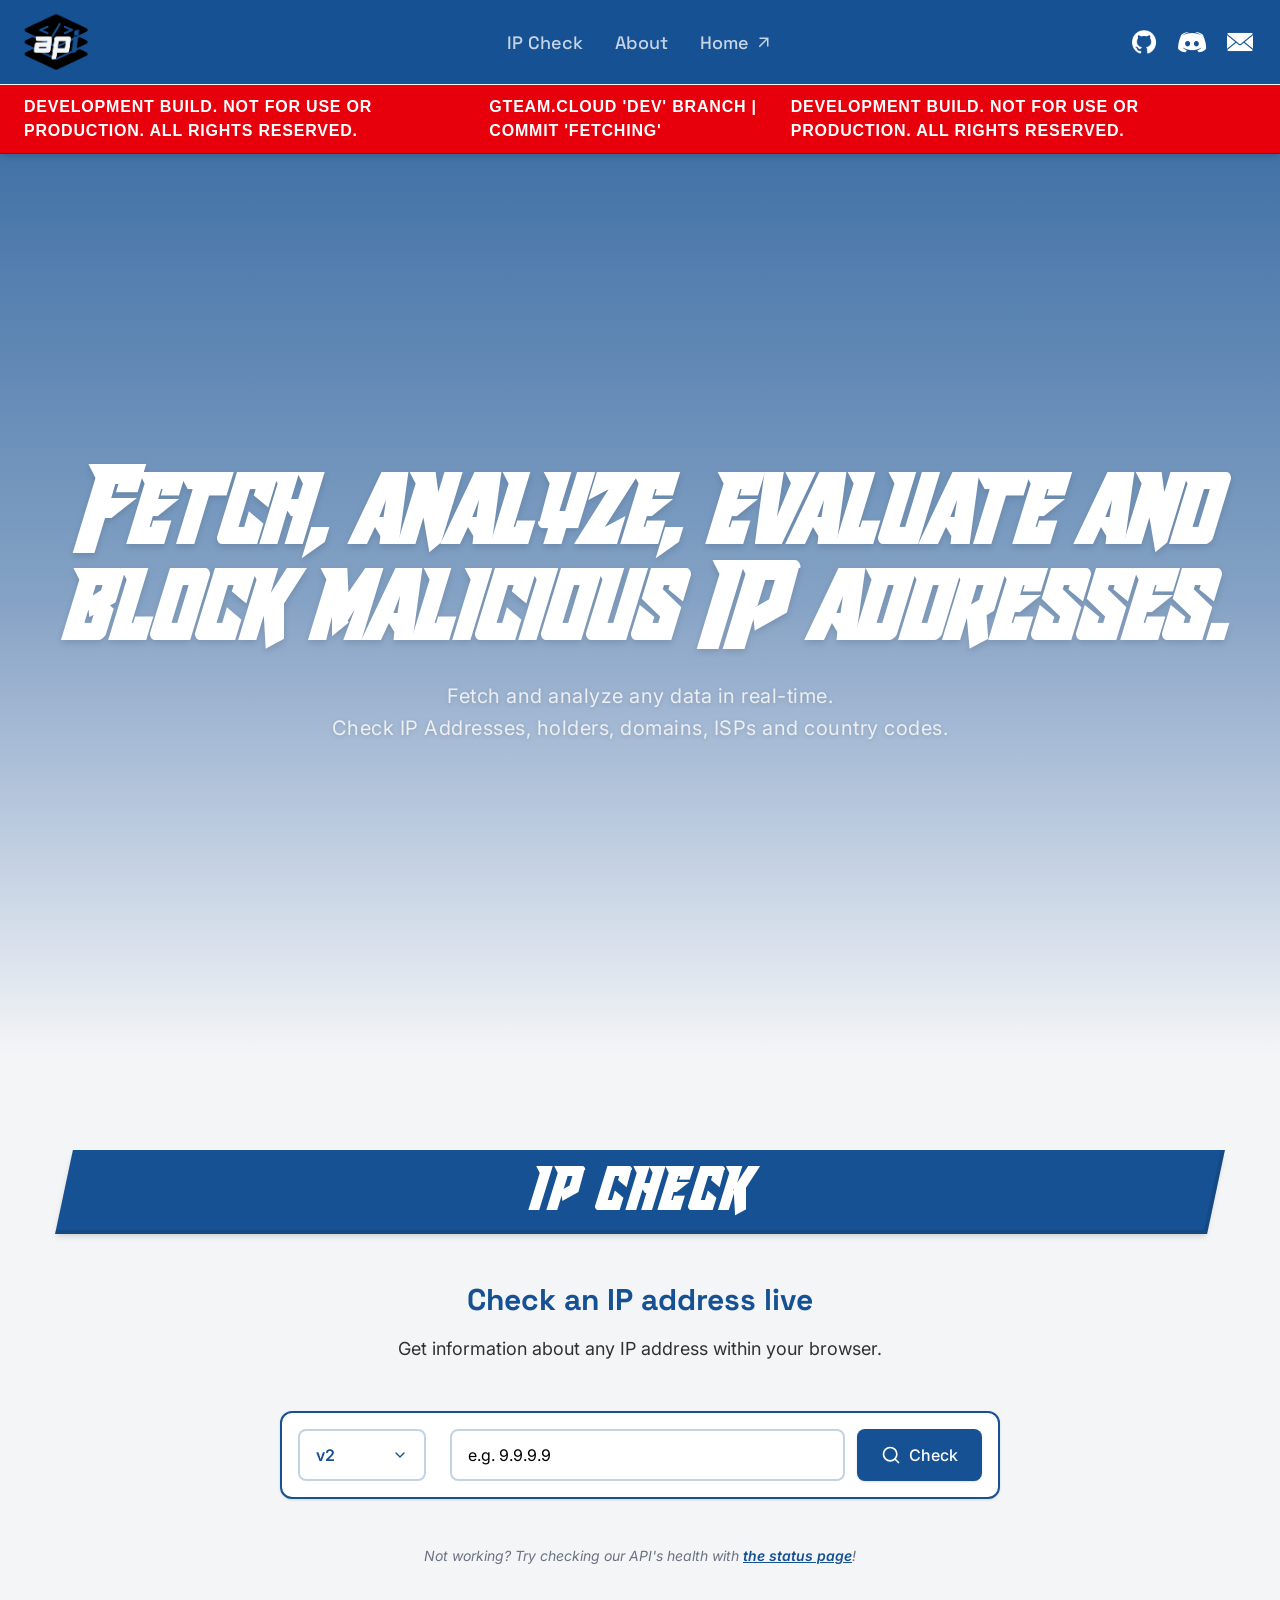
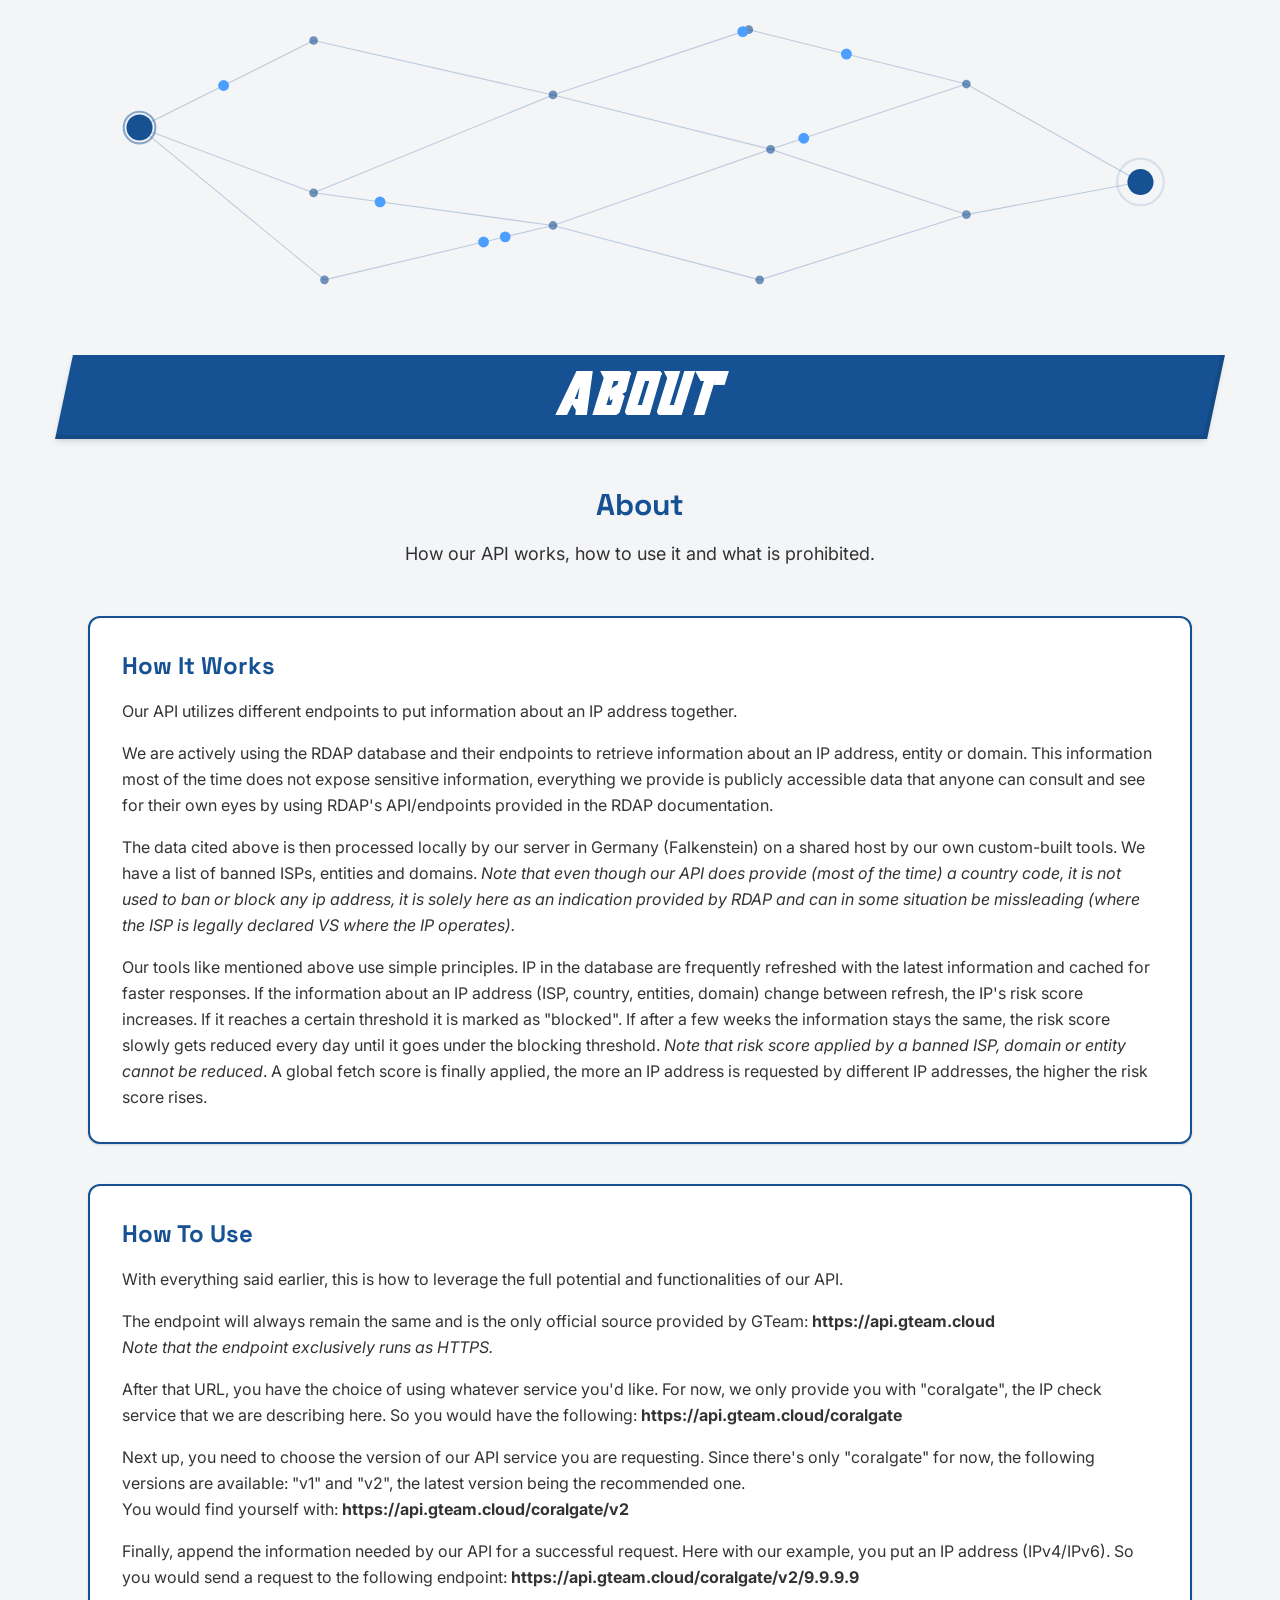
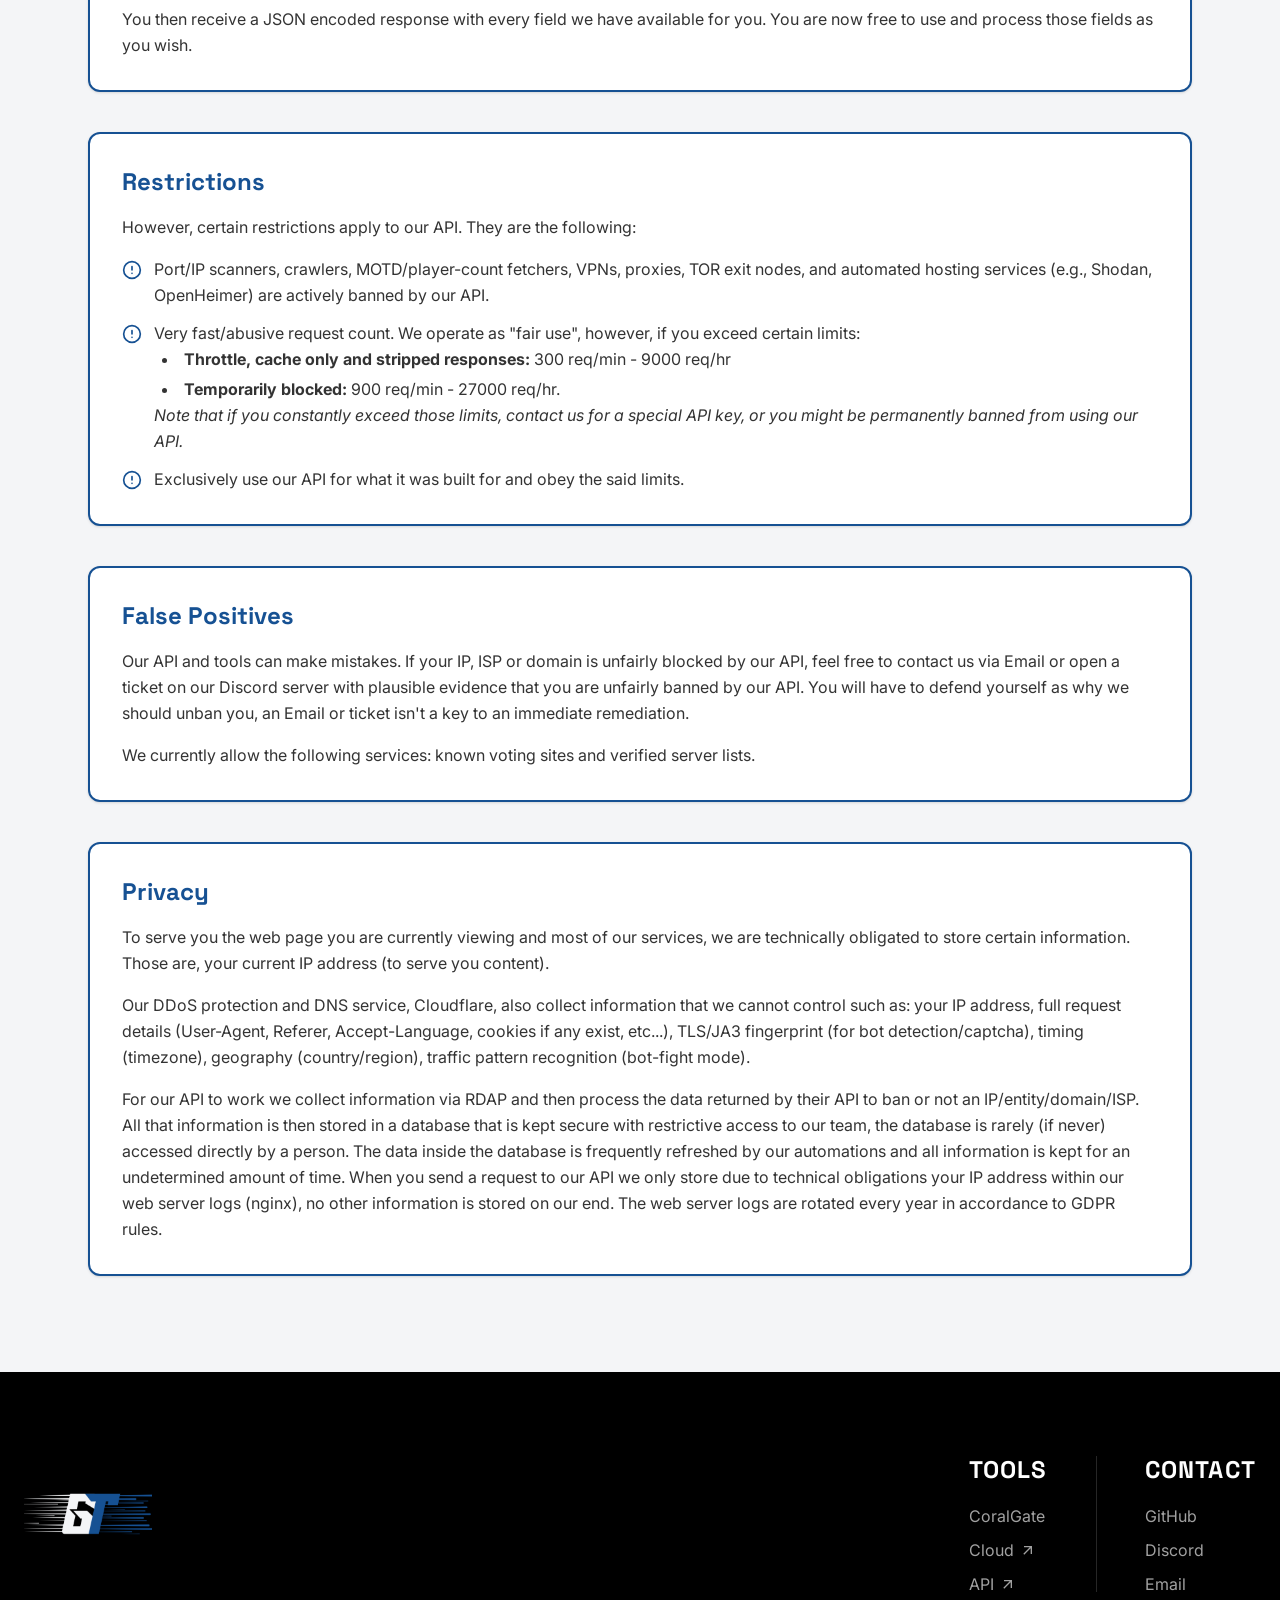
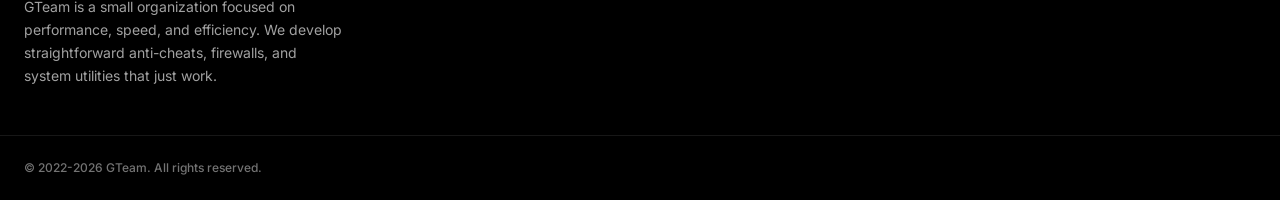
==== api/index.html @ 4c75755e "Added SEO" ====
<!DOCTYPE html>
<html lang="en" class="scroll-smooth">
<head>

    <meta charset="UTF-8">
    <meta name="viewport" content="width=device-width, initial-scale=1.0">
    <title>GTeam | API.</title>

    <!-- SEO. -->
    <link rel="canonical" href="https://gteam.cloud/api/">
    <meta name="description" content="Fetch and analyze any data in real-time. Check IP Addresses, holders, domains, ISPs and country codes.">

    <!-- Open Graph / Facebook / Discord Previews. -->
    <meta property="og:type" content="website">
    <meta property="og:url" content="https://gteam.cloud/api/">
    <meta property="og:title" content="GTeam | API.">
    <meta property="og:description" content="Fetch and analyze any data in real-time. Check IP Addresses, holders, domains, ISPs and country codes.">
    <meta property="og:image" content="https://gteam.cloud/assets/images/gteam_api_preview.png">

    <!-- Twitter Card Data. -->
    <meta property="twitter:card" content="summary_large_image">
    <meta property="twitter:url" content="https://gteam.cloud/api/">
    <meta property="twitter:title" content="GTeam | API.">
    <meta property="twitter:description" content="Fetch and analyze any data in real-time. Check IP Addresses, holders, domains, ISPs and country codes.">
    <meta property="twitter:image" content="https://gteam.cloud/assets/images/gteam_api_preview.png">

    <script type="application/ld+json">
        {
            "@context": "https://schema.org",
            "@type": "WebAPI",
            "name": "GTeam's API",
            "url": "https://gteam.cloud/api/",
            "description": "Fetch and analyze any data in real-time. Check IP Addresses, holders, domains, ISPs and country codes.",
            "provider": {
                "@type": "Organization",
                "name": "GTeam",
                "url": "https://gteam.cloud/"
            }
        }
    </script>

    <!-- Favicon. -->
    <link rel="icon" href="/assets/images/gteam_api_logo_transparent_blue.png" type="image/png">

    <!-- Stylesheet generated by TailwindCSS. -->
    <link rel="stylesheet" href="../css/styles.css">

    <!-- Mobile compatibility. -->
    <script src="../js/mobileMenu.js" defer></script>

    <!-- Development banner warning message. -->
    <script src="../js/devWarning.js" defer></script>

    <!-- IP Check in browser -->
    <script src="../js/ipCheck.js" defer></script>

</head>
<body class="bg-[#f4f5f7] text-black">

    <!-- Full-width top bar in Nogarobluemetallic. -->
    <header class="w-full bg-[#165193] sticky top-0 z-50 border-b border-[#f4f5f7]">

        <!-- Grid container. -->
        <div class="max-w-7xl mx-auto px-6 py-2.5 grid grid-cols-2 md:grid-cols-3 items-center text-[#f4f5f7] min-h-18">

            <!-- Center left: GTeam logo. -->
            <div class="flex items-center justify-start">

                <a href="#" class="flex items-center gap-3">
                    <img src="../assets/images/gteam_api_logo_transparent_black.png" alt="GTeam API black transparent logo" class="w-14 h-14 md:w-16 md:h-16 object-contain">
                </a>

            </div>

            <!-- Dead center: navigation links (desktop only). -->
            <nav class="hidden md:flex items-center justify-center gap-8 h-full font-grotesk font-medium text-[18px] text-[#f4f5f7]/80">

                <a href="#ipcheck" class="transition-colors duration-200 hover:text-white whitespace-nowrap">IP Check</a>
                <a href="#about" class="transition-colors duration-200 hover:text-white whitespace-nowrap">About</a>
                <a href="../index.html" class="transition-colors duration-200 hover:text-white whitespace-nowrap inline-flex items-center gap-1.5">Home <svg stroke="currentColor" fill="currentColor" stroke-width="0" viewBox="0 0 24 24" height="1em" width="1em" xmlns="http://www.w3.org/2000/svg"><path fill="none" d="M0 0h24v24H0z"></path><path d="M6 6v2h8.59L5 17.59 6.41 19 16 9.41V18h2V6z"></path></svg></a>

            </nav>

            <!-- Center right: icons (desktop only). -->
            <div class="hidden md:flex items-center justify-end gap-4">

                <a href="https://github.com/GTeamX" target="_blank" rel="noopener noreferrer" class="hover:scale-110 transition-transform">
                    <img src="../assets/images/github_logo.png" alt="Github logo" class="w-8 h-8 object-contain brightness-0 invert">
                </a>

                <a href="https://discord.gteam.cloud" target="_blank" rel="noopener noreferrer" class="hover:scale-110 transition-transform">
                    <img src="../assets/images/discord_logo.png" alt="Discord logo" class="w-8 h-8 object-contain brightness-0 invert">
                </a>

                <a href="mailto:gteamx@protonmail.com" target="_blank" rel="noopener noreferrer" class="hover:scale-110 transition-transform">
                    <img src="../assets/images/mail_logo.png" alt="Mail logo" class="w-8 h-8 object-contain brightness-0 invert">
                </a>

            </div>

            <!-- Hamburger toggle (mobile only). -->
            <button id="mobile-menu-toggle" type="button" aria-expanded="false" aria-controls="mobile-menu" aria-label="Toggle menu" class="md:hidden flex items-center justify-end">

                <svg id="mobile-menu-icon-open" class="w-7 h-7" viewBox="0 0 24 24" fill="none" stroke="currentColor" stroke-width="2" stroke-linecap="round" stroke-linejoin="round"><line x1="4" y1="6" x2="20" y2="6"/><line x1="4" y1="12" x2="20" y2="12"/><line x1="4" y1="18" x2="20" y2="18"/></svg>
                <svg id="mobile-menu-icon-close" class="w-7 h-7 hidden" viewBox="0 0 24 24" fill="none" stroke="currentColor" stroke-width="2" stroke-linecap="round" stroke-linejoin="round"><line x1="6" y1="6" x2="18" y2="18"/><line x1="18" y1="6" x2="6" y2="18"/></svg>

            </button>

        </div>

        <!-- Mobile dropdown menu -->
        <nav id="mobile-menu" class="md:hidden overflow-hidden max-h-0 opacity-0 px-6 border-t border-transparent transition-all duration-300 ease-in-out font-grotesk font-medium text-[17px] text-[#f4f5f7]/90">

            <a href="#ipcheck" class="block py-3 hover:text-white transition-colors">IP Check</a>
            <a href="#about" class="block py-3 hover:text-white transition-colors">About</a>
            <a href="../index.html" class="flex items-center gap-1.5 py-3 hover:text-white transition-colors">Home <svg stroke="currentColor" fill="currentColor" stroke-width="0" viewBox="0 0 24 24" height="1em" width="1em" xmlns="http://www.w3.org/2000/svg"><path fill="none" d="M0 0h24v24H0z"></path><path d="M6 6v2h8.59L5 17.59 6.41 19 16 9.41V18h2V6z"></path></svg></a>

            <div class="flex items-center gap-5 py-3 mt-1 border-t border-white/10">

                <a href="https://github.com/GTeamX" target="_blank" rel="noopener noreferrer"><img src="../assets/images/github_logo.png" alt="Github logo" class="w-7 h-7 object-contain brightness-0 invert"></a>
                <a href="https://discord.gteam.cloud" target="_blank" rel="noopener noreferrer"><img src="../assets/images/discord_logo.png" alt="Discord logo" class="w-7 h-7 object-contain brightness-0 invert"></a>
                <a href="mailto:gteamx@protonmail.com" target="_blank" rel="noopener noreferrer"><img src="../assets/images/mail_logo.png" alt="Mail logo" class="w-7 h-7 object-contain brightness-0 invert"></a>

            </div>

        </nav>

    </header>

    <!-- Development banner as warning (only when on development/localhost site). -->
    <div id="dev-banner" class="hidden sticky top-18.25 z-40 w-full bg-red-600 text-white font-extrabold text-sm sm:text-base tracking-wider uppercase py-2.5 px-6 flex items-center justify-between select-none shadow-md border-b border-black/20">

        <span>DEVELOPMENT BUILD. NOT FOR USE OR PRODUCTION. ALL RIGHTS RESERVED.</span>
        <span>GTeam.cloud 'dev' branch | commit '<span id="dev-commit-hash">FETCHING</span>'</span>
        <span>DEVELOPMENT BUILD. NOT FOR USE OR PRODUCTION. ALL RIGHTS RESERVED.</span>

    </div>

    <main>

        <!-- Full-width MP4. -->
        <section class="relative w-screen h-screen flex items-center justify-center overflow-hidden mb-24">

            <!-- Screenshot of API response. -->
            <div class="absolute inset-0 w-full h-full bg-center bg-repeat" style="background-image: url('../assets/images/gteam_api_background.png');"></div>

            <!-- Gradient from top blue to white. -->
            <div class="absolute inset-0 bg-linear-to-b from-[#165193]/80 via-[#165193]/50 to-[#f4f5f7]"></div>

            <!-- GTeam's API description and core values. -->
            <div class="relative z-10 text-center px-6">

                <!-- Quick description, using logo font, centered and aligned, big font. -->
                <h1 class="font-crusader text-4xl sm:text-6xl md:text-7xl lg:text-8xl font-black tracking-tight text-white drop-shadow-md">Fetch, analyze, evaluate and block malicious IP addresses.</h1>

                <!-- GTeam's API description and main principle, under big text, using normal font. -->
                <p class="font-inter text-[#f4f5f7]/90 text-lg md:text-xl font-normal mt-6 tracking-wide max-w-3xl mx-auto drop-shadow-sm leading-relaxed">
                    Fetch and analyze any data in real-time.<br>
                    Check IP Addresses, holders, domains, ISPs and country codes.
                </p>

            </div>

        </section>

        <!-- IP Check section title. -->
        <section id="ipcheck" class="max-w-7xl mx-auto px-6 flex justify-center">

            <!-- Color band. -->
            <div class="bg-[#165193] w-full max-w-6xl py-4 -skew-x-12 shadow-md border-r-4 border-b-4 border-black/10 text-center">

                <!-- Title itself -->
                <h2 class="font-crusader text-4xl sm:text-5xl font-black tracking-wider text-white uppercase skew-x-12 select-none">IP Check</h2>

            </div>

        </section>

        <!-- IP Check catchphrase -->
        <section class="w-full max-w-6xl mx-auto pt-12 font-inter">

            <div class="text-center max-w-3xl mx-auto">

                <h3 class="text-3xl font-grotesk font-bold text-[#165193] mb-4">Check an IP address live</h3>

                <p class="text-lg text-black/80 leading-relaxed">Get information about any IP address within your browser.</p>

            </div>

        </section>

        <!-- IP Check containers. -->
        <section class="flex flex-wrap justify-center gap-10 w-full pt-12 pb-12 font-inter">

            <div class="w-full max-w-3xl mx-auto flex flex-col gap-4 px-6">

                <!-- Input row: version dropdown + IP field + check button. -->
                <div class="bg-white border-2 border-[#165193] rounded-xl p-4 shadow-sm flex flex-col sm:flex-row gap-3">

                    <!-- Version dropdown. -->
                    <div id="ip-version-dropdown" class="relative shrink-0 sm:w-32">

                        <button type="button" id="ip-version-btn" class="w-full h-full flex items-center justify-between gap-2 px-4 py-3 rounded-lg border-2 border-[#165193]/25 text-[#165193] font-semibold bg-white hover:border-[#165193]/60 transition-colors cursor-pointer">

                            <span id="ip-version-label">v2</span>
                            <svg id="ip-version-chevron" class="w-4 h-4 shrink-0 transition-transform duration-150" viewBox="0 0 24 24" fill="none" stroke="currentColor" stroke-width="2" stroke-linecap="round" stroke-linejoin="round"><polyline points="6 9 12 15 18 9"/></svg>

                        </button>

                        <div id="ip-version-menu" class="hidden absolute z-30 mt-2 w-full bg-white border-2 border-[#165193]/20 rounded-lg shadow-lg overflow-hidden origin-top opacity-0 scale-95 pointer-events-none transition-all duration-150 ease-out">

                            <button type="button" data-version="v1" class="w-full text-left px-4 py-2.5 text-sm font-medium text-black/70 hover:bg-[#165193]/5 transition-colors">v1</button>
                            <button type="button" data-version="v2" class="w-full text-left px-4 py-2.5 text-sm font-semibold text-[#165193] bg-[#165193]/10 transition-colors">v2</button>

                        </div>

                    </div>

                    <!-- IP input. -->
                    <label for="ip-input"></label><input type="text" id="ip-input" placeholder="e.g. 9.9.9.9" autocomplete="off" spellcheck="false" class="flex-1 px-4 py-3 rounded-lg border-2 border-[#165193]/25 focus:border-[#165193] outline-none font-inter transition-colors">

                    <!-- Check button. -->
                    <button type="button" id="ip-check-btn" class="shrink-0 flex items-center justify-center gap-2 px-6 py-3 bg-[#165193] hover:bg-[#124278] text-white font-inter font-medium rounded-lg shadow-sm hover:shadow-md transition-all active:scale-95 cursor-pointer disabled:opacity-60 disabled:cursor-not-allowed">

                        <svg class="w-5 h-5" viewBox="0 0 24 24" fill="none" stroke="currentColor" stroke-width="2" stroke-linecap="round" stroke-linejoin="round"><circle cx="11" cy="11" r="8"/><line x1="21" y1="21" x2="16.65" y2="16.65"/></svg>
                        <span id="ip-check-btn-label">Check</span>

                    </button>

                </div>

                <!-- Validation/network error. -->
                <p id="ip-error" class="hidden text-sm font-medium text-red-600 text-center"></p>

                <!-- Results card. -->
                <div id="ip-results" class="hidden relative z-20 bg-white border-2 border-[#165193] rounded-xl p-6 shadow-sm">

                    <button type="button" id="ip-results-dismiss" aria-label="Dismiss" class="absolute top-4 right-4 text-black/30 hover:text-black transition-colors">
                        <svg class="w-5 h-5" viewBox="0 0 24 24" fill="none" stroke="currentColor" stroke-width="2" stroke-linecap="round" stroke-linejoin="round"><line x1="6" y1="6" x2="18" y2="18"/><line x1="18" y1="6" x2="6" y2="18"/></svg>
                    </button>

                    <div class="flex items-center justify-between gap-3 mb-4 pr-8">

                        <h4 id="ip-results-title" class="font-grotesk font-bold text-xl text-[#165193] truncate"></h4>

                        <button type="button" id="ip-copy-json-btn" class="shrink-0 flex items-center justify-center gap-1.5 px-4 py-2.5 rounded-lg font-medium text-xs text-white bg-[#165193] hover:bg-[#124278] shadow-sm hover:shadow-md active:scale-95 transition-all cursor-pointer">

                            <svg class="w-3.5 h-3.5" fill="none" stroke="currentColor" viewBox="0 0 24 24" stroke-width="2" stroke-linecap="round" stroke-linejoin="round"><rect x="9" y="9" width="13" height="13" rx="2" ry="2"/><path d="M5 15H4a2 2 0 0 1-2-2V4a2 2 0 0 1 2-2h9a2 2 0 0 1 2 2v1"/></svg>
                            <span>Copy JSON</span>

                        </button>

                    </div>

                    <pre class="bg-[#f4f5f7] rounded-lg p-4 overflow-x-auto text-sm leading-relaxed"><code id="ip-results-json" class="font-mono whitespace-pre"></code></pre>

                </div>

            </div>

        </section>

        <p class="text-gray-500 font-inter text-[14px] italic text-center leading-tight">Not working? Try checking our API's health with <a href="https://api.gteam.cloud/coralgate/v2/0.0.0.0" target="_blank" class="text-[#165193] font-semibold underline hover:text-[#165193]/80">the status page</a>!</p>

        <!-- Written by Claude Sonnet 5 (medium). -->
        <!-- Separator network/mesh visualization. Helps space out ISO List and Hash Checker sections. -->
        <section class="w-full max-w-6xl mx-auto p-8">

            <div class="relative w-full aspect-10/3 rounded-2xl overflow-hidden">

                <svg viewBox="0 0 1000 300" class="w-full h-full" preserveAspectRatio="none">

                    <!-- Web mesh lines (static, faint). -->
                    <g stroke="#165193" stroke-width="1" opacity="0.25" fill="none">
                        <path d="M40,120 L200,40" />
                        <path d="M40,120 L200,180" />
                        <path d="M40,120 L210,260" />
                        <path d="M200,40 L420,90" />
                        <path d="M200,180 L420,90" />
                        <path d="M200,180 L420,210" />
                        <path d="M210,260 L420,210" />
                        <path d="M420,90 L600,30" />
                        <path d="M420,90 L620,140" />
                        <path d="M420,210 L620,140" />
                        <path d="M420,210 L610,260" />
                        <path d="M600,30 L800,80" />
                        <path d="M620,140 L800,80" />
                        <path d="M620,140 L800,200" />
                        <path d="M610,260 L800,200" />
                        <path d="M800,80 L960,170" />
                        <path d="M800,200 L960,170" />
                    </g>

                    <!-- Packet travel paths (invisible, used as motion guides). -->
                    <path id="route1" d="M40,120 L200,40 L420,90 L600,30 L800,80 L960,170" fill="none" />
                    <path id="route2" d="M40,120 L200,180 L420,90 L620,140 L800,80 L960,170" fill="none" />
                    <path id="route3" d="M40,120 L210,260 L420,210 L620,140 L800,200 L960,170" fill="none" />
                    <path id="route4" d="M40,120 L200,180 L420,210 L610,260 L800,200 L960,170" fill="none" />
                    <path id="route5" d="M40,120 L200,40 L420,90 L620,140 L800,200 L960,170" fill="none" />

                    <!-- Nodes. -->
                    <g fill="#165193">
                        <circle cx="200" cy="40" r="4" opacity="0.6" />
                        <circle cx="200" cy="180" r="4" opacity="0.6" />
                        <circle cx="210" cy="260" r="4" opacity="0.6" />
                        <circle cx="420" cy="90" r="4" opacity="0.6" />
                        <circle cx="420" cy="210" r="4" opacity="0.6" />
                        <circle cx="600" cy="30" r="4" opacity="0.6" />
                        <circle cx="620" cy="140" r="4" opacity="0.6" />
                        <circle cx="610" cy="260" r="4" opacity="0.6" />
                        <circle cx="800" cy="80" r="4" opacity="0.6" />
                        <circle cx="800" cy="200" r="4" opacity="0.6" />
                    </g>

                    <!-- Endpoints A & B. -->
                    <circle cx="40" cy="120" r="12" fill="#165193" />
                    <circle cx="960" cy="170" r="12" fill="#165193" />
                    <circle cx="40" cy="120" r="20" fill="none" stroke="#165193" stroke-width="2" opacity="0.5">
                        <animate attributeName="r" values="12;24;12" dur="2.5s" repeatCount="indefinite" />
                        <animate attributeName="opacity" values="0.6;0;0.6" dur="2.5s" repeatCount="indefinite" />
                    </circle>
                    <circle cx="960" cy="170" r="20" fill="none" stroke="#165193" stroke-width="2" opacity="0.5">
                        <animate attributeName="r" values="12;24;12" dur="2.5s" begin="1.25s" repeatCount="indefinite" />
                        <animate attributeName="opacity" values="0.6;0;0.6" dur="2.5s" begin="1.25s" repeatCount="indefinite" />
                    </circle>

                    <!-- Flying packets, each following a route with its own timing. -->
                    <circle r="5" fill="#4d9fff">
                        <animateMotion dur="3.2s" repeatCount="indefinite" begin="0s">
                            <mpath href="#route1" />
                        </animateMotion>
                    </circle>
                    <circle r="5" fill="#4d9fff">
                        <animateMotion dur="2.8s" repeatCount="indefinite" begin="0.4s">
                            <mpath href="#route2" />
                        </animateMotion>
                    </circle>
                    <circle r="5" fill="#4d9fff">
                        <animateMotion dur="3.6s" repeatCount="indefinite" begin="0.9s">
                            <mpath href="#route3" />
                        </animateMotion>
                    </circle>
                    <circle r="5" fill="#4d9fff">
                        <animateMotion dur="3s" repeatCount="indefinite" begin="1.5s">
                            <mpath href="#route4" />
                        </animateMotion>
                    </circle>
                    <circle r="5" fill="#4d9fff">
                        <animateMotion dur="2.6s" repeatCount="indefinite" begin="2s">
                            <mpath href="#route5" />
                        </animateMotion>
                    </circle>
                    <circle r="5" fill="#4d9fff">
                        <animateMotion dur="3.4s" repeatCount="indefinite" begin="0.2s">
                            <mpath href="#route1" />
                        </animateMotion>
                    </circle>
                    <circle r="5" fill="#4d9fff">
                        <animateMotion dur="2.9s" repeatCount="indefinite" begin="1.1s">
                            <mpath href="#route3" />
                        </animateMotion>
                    </circle>

                </svg>

            </div>

        </section>

        <!-- About section title. -->
        <section id="about" class="max-w-7xl mx-auto px-6 flex justify-center">

            <!-- Color band. -->
            <div class="bg-[#165193] w-full max-w-6xl py-4 -skew-x-12 shadow-md border-r-4 border-b-4 border-black/10 text-center">

                <!-- Title itself -->
                <h2 class="font-crusader text-4xl sm:text-5xl font-black tracking-wider text-white uppercase skew-x-12 select-none">About</h2>

            </div>

        </section>

        <!-- About catchphrase. -->
        <section class="w-full max-w-6xl mx-auto pt-12 pb-12 font-inter">

            <div class="text-center max-w-3xl mx-auto">

                <h3 class="text-3xl font-grotesk font-bold text-[#165193] mb-4">About</h3>

                <p class="text-lg text-black/80 leading-relaxed">How our API works, how to use it and what is prohibited.</p>

            </div>

        </section>

        <!-- About text. -->
        <section class="w-full max-w-6xl mx-auto px-6 font-inter">

            <div class="flex flex-col gap-10">

                <!-- How It Works. -->
                <div class="bg-white border-2 border-[#165193] rounded-xl p-8 shadow-sm">

                    <h4 class="font-grotesk font-bold text-2xl text-[#165193] mb-4">How It Works</h4>

                    <div class="text-black/80 leading-relaxed flex flex-col gap-4">

                        <p>Our API utilizes different endpoints to put information about an IP address together.</p>

                        <p>We are actively using the RDAP database and their endpoints to retrieve information about an IP address, entity or domain. This information most of the time does not expose sensitive information, everything we provide is publicly accessible data that anyone can consult and see for their own eyes by using RDAP's API/endpoints provided in the RDAP documentation.</p>

                        <p>The data cited above is then processed locally by our server in Germany (Falkenstein) on a shared host by our own custom-built tools. We have a list of banned ISPs, entities and domains. <i>Note that even though our API does provide (most of the time) a country code, it is not used to ban or block any ip address, it is solely here as an indication provided by RDAP and can in some situation be missleading (where the ISP is legally declared VS where the IP operates).</i></p>

                        <p>Our tools like mentioned above use simple principles. IP in the database are frequently refreshed with the latest information and cached for faster responses. If the information about an IP address (ISP, country, entities, domain) change between refresh, the IP's risk score increases. If it reaches a certain threshold it is marked as "blocked". If after a few weeks the information stays the same, the risk score slowly gets reduced every day until it goes under the blocking threshold. <i>Note that risk score applied by a banned ISP, domain or entity cannot be reduced</i>. A global fetch score is finally applied, the more an IP address is requested by different IP addresses, the higher the risk score rises.</p>

                    </div>

                </div>

                <!-- How To Use. -->
                <div class="bg-white border-2 border-[#165193] rounded-xl p-8 shadow-sm">

                    <h4 class="font-grotesk font-bold text-2xl text-[#165193] mb-4">How To Use</h4>

                    <div class="text-black/80 leading-relaxed flex flex-col gap-4">

                        <p>With everything said earlier, this is how to leverage the full potential and functionalities of our API.</p>

                        <p>The endpoint will always remain the same and is the only official source provided by GTeam: <b>https://api.gteam.cloud</b><br>
                            <i>Note that the endpoint exclusively runs as HTTPS.</i></p>

                        <p>After that URL, you have the choice of using whatever service you'd like. For now, we only provide you with "coralgate", the IP check service that we are describing here. So you would have the following: <b>https://api.gteam.cloud/coralgate</b></p>

                        <p>Next up, you need to choose the version of our API service you are requesting. Since there's only "coralgate" for now, the following versions are available: "v1" and "v2", the latest version being the recommended one.<br>
                            You would find yourself with: <b>https://api.gteam.cloud/coralgate/v2</b></p>

                        <p>Finally, append the information needed by our API for a successful request. Here with our example, you put an IP address (IPv4/IPv6). So you would send a request to the following endpoint: <b>https://api.gteam.cloud/coralgate/v2/9.9.9.9</b></p>

                        <p>You then receive a JSON encoded response with every field we have available for you. You are now free to use and process those fields as you wish.</p>

                    </div>

                </div>

                <!-- Restrictions. -->
                <div class="bg-white border-2 border-[#165193] rounded-xl p-8 shadow-sm">

                    <h4 class="font-grotesk font-bold text-2xl text-[#165193] mb-4">Restrictions</h4>

                    <div class="text-black/80 leading-relaxed flex flex-col gap-4 mb-4">

                        <p>However, certain restrictions apply to our API. They are the following:</p>

                    </div>

                    <ul class="flex flex-col gap-3 text-black/80 leading-relaxed">

                        <li class="flex items-start gap-3">

                            <svg class="w-5 h-5 mt-1 text-[#165193] shrink-0" fill="none" stroke="currentColor" viewBox="0 0 24 24" stroke-width="2" stroke-linecap="round" stroke-linejoin="round"><circle cx="12" cy="12" r="10"/><line x1="12" y1="8" x2="12" y2="12"/><line x1="12" y1="16" x2="12.01" y2="16"/></svg>
                            <span>Port/IP scanners, crawlers, MOTD/player-count fetchers, VPNs, proxies, TOR exit nodes, and automated hosting services (e.g., Shodan, OpenHeimer) are actively banned by our API.</span>

                        </li>

                        <li class="flex items-start gap-3">

                            <svg class="w-5 h-5 mt-1 text-[#165193] shrink-0" fill="none" stroke="currentColor" viewBox="0 0 24 24" stroke-width="2" stroke-linecap="round" stroke-linejoin="round"><circle cx="12" cy="12" r="10"/><line x1="12" y1="8" x2="12" y2="12"/><line x1="12" y1="16" x2="12.01" y2="16"/></svg>

                            <div>

                                <p>Very fast/abusive request count. We operate as "fair use", however, if you exceed certain limits:<br>

                                <ul class="list-disc list-inside space-y-1 pl-2">

                                    <li><b>Throttle, cache only and stripped responses:</b> 300 req/min - 9000 req/hr<br></li>
                                    <li><b>Temporarily blocked:</b> 900 req/min - 27000 req/hr.<br></li>

                                </ul>

                                <i>Note that if you constantly exceed those limits, contact us for a special API key, or you might be permanently banned from using our API.</i>

                            </div>

                        </li>

                        <li class="flex items-start gap-3">

                            <svg class="w-5 h-5 mt-1 text-[#165193] shrink-0" fill="none" stroke="currentColor" viewBox="0 0 24 24" stroke-width="2" stroke-linecap="round" stroke-linejoin="round"><circle cx="12" cy="12" r="10"/><line x1="12" y1="8" x2="12" y2="12"/><line x1="12" y1="16" x2="12.01" y2="16"/></svg>
                            <span>Exclusively use our API for what it was built for and obey the said limits.</span>

                        </li>

                    </ul>

                </div>

                <!-- False Positives. -->
                <div class="bg-white border-2 border-[#165193] rounded-xl p-8 shadow-sm">

                    <h4 class="font-grotesk font-bold text-2xl text-[#165193] mb-4">False Positives</h4>

                    <div class="text-black/80 leading-relaxed flex flex-col gap-4">

                        <p>Our API and tools can make mistakes. If your IP, ISP or domain is unfairly blocked by our API, feel free to contact us via Email or open a ticket on our Discord server with plausible evidence that you are unfairly banned by our API. You will have to defend yourself as why we should unban you, an Email or ticket isn't a key to an immediate remediation.</p>

                        <p>We currently allow the following services: known voting sites and verified server lists.</p>

                    </div>

                </div>

                <!-- Privacy. -->
                <div class="bg-white border-2 border-[#165193] rounded-xl p-8 shadow-sm">

                    <h4 class="font-grotesk font-bold text-2xl text-[#165193] mb-4">Privacy</h4>

                    <div class="text-black/80 leading-relaxed flex flex-col gap-4">

                        <p>To serve you the web page you are currently viewing and most of our services, we are technically obligated to store certain information.<br>
                            Those are, your current IP address (to serve you content).</p>

                        <p>Our DDoS protection and DNS service, Cloudflare, also collect information that we cannot control such as: your IP address, full request details (User-Agent, Referer, Accept-Language, cookies if any exist, etc...), TLS/JA3 fingerprint (for bot detection/captcha), timing (timezone), geography (country/region), traffic pattern recognition (bot-fight mode).</p>

                        <p>For our API to work we collect information via RDAP and then process the data returned by their API to ban or not an IP/entity/domain/ISP. All that information is then stored in a database that is kept secure with restrictive access to our team, the database is rarely (if never) accessed directly by a person. The data inside the database is frequently refreshed by our automations and all information is kept for an undetermined amount of time. When you send a request to our API we only store due to technical obligations your IP address within our web server logs (nginx), no other information is stored on our end. The web server logs are rotated every year in accordance to GDPR rules.</p>

                    </div>

                </div>

            </div>

        </section>

    </main>

    <!-- Full-width deep bottom bar in black. -->
    <footer class="w-full bg-black text-[#f4f5f7] mt-24">

        <!-- Main footer content grid. -->
        <div class="max-w-7xl mx-auto px-6 pt-20 pb-12 grid grid-cols-1 md:grid-cols-3 gap-12 items-start">

            <!-- Center left: GTeam logo, 32x32, GitHub org description.  -->
            <div class="md:col-span-1 flex flex-col items-start gap-4">

                <!-- Logo: 32x32. -->
                <img src="../assets/images/gteam_logo_transparent.png" alt="GTeam white transparent logo" class="w-32 h-32 object-contain">

                <!-- GitHub org description. -->
                <p class="font-inter text-sm text-neutral-400 leading-relaxed max-w-xs">GTeam is a small organization focused on performance, speed, and efficiency. We develop straightforward anti-cheats, firewalls, and system utilities that just work.</p>

            </div>

            <!-- Center right: Tools (projects) and contact. -->
            <div class="md:col-span-2 flex flex-wrap items-stretch justify-start md:justify-end gap-10 md:gap-12">

                <!-- Tools section. -->
                <div class="flex flex-col gap-4">

                    <h3 class="font-grotesk font-bold text-[24px] tracking-wider text-white uppercase">Tools</h3>

                    <nav class="flex flex-col gap-2.5 font-inter">

                        <a href="../index.html#projects" class="text-neutral-400 transition-colors duration-300 hover:text-white">CoralGate</a>
                        <a href="#" class="text-neutral-400 transition-colors duration-300 hover:text-white whitespace-nowrap inline-flex items-center gap-1.5">Cloud <svg stroke="currentColor" fill="currentColor" stroke-width="0" viewBox="0 0 24 24" height="1em" width="1em" xmlns="http://www.w3.org/2000/svg"><path fill="none" d="M0 0h24v24H0z"></path><path d="M6 6v2h8.59L5 17.59 6.41 19 16 9.41V18h2V6z"></path></svg></a>
                        <a href="../api" class="text-neutral-400 transition-colors duration-300 hover:text-white whitespace-nowrap inline-flex items-center gap-1.5">API <svg stroke="currentColor" fill="currentColor" stroke-width="0" viewBox="0 0 24 24" height="1em" width="1em" xmlns="http://www.w3.org/2000/svg"><path fill="none" d="M0 0h24v24H0z"></path><path d="M6 6v2h8.59L5 17.59 6.41 19 16 9.41V18h2V6z"></path></svg></a>

                    </nav>

                </div>

                <!-- Vertical separator between categories. -->
                <div class="hidden sm:block w-px bg-neutral-800 self-stretch my-1"></div>

                <!-- Contact section. -->
                <div class="flex flex-col gap-4">

                    <h3 class="font-grotesk font-bold text-[24px] tracking-wider text-white uppercase">Contact</h3>

                    <nav class="flex flex-col gap-2.5 font-inter">

                        <a href="https://github.com/GTeamX" target="_blank" rel="noopener noreferrer" class="text-neutral-400 transition-colors duration-300 hover:text-white">GitHub</a>
                        <a href="https://discord.gteam.cloud" target="_blank" rel="noopener noreferrer" class="text-neutral-400 transition-colors duration-300 hover:text-white">Discord</a>
                        <a href="mailto:gteamx@protonmail.com" class="text-neutral-400 transition-colors duration-300 hover:text-white">Email</a>

                    </nav>

                </div>

            </div>

        </div>

        <!-- Bottom copyright. -->
        <div class="max-w-7xl mx-auto px-6 py-6 border-t border-neutral-900 flex flex-col sm:flex-row items-center justify-between gap-4 text-xs font-medium font-inter text-neutral-500">

            <div>&copy; 2022-2026 GTeam. All rights reserved.</div>

        </div>

    </footer>

</body>
</html>
---- css/styles.css ----
/*! tailwindcss v4.3.3 | MIT License | https://tailwindcss.com */
@import url('https://fonts.googleapis.com/css2?family=Space+Grotesk:wght@400;500;600;700&display=swap');
@import url('https://fonts.googleapis.com/css2?family=Inter:wght@400;500;600;700&display=swap');
@layer properties;
@layer theme, base, components, utilities;
@layer theme {
  :root, :host {
    --font-sans: -apple-system, BlinkMacSystemFont, "Segoe UI", Roboto, "Helvetica Neue",
      "Noto Sans", Arial, sans-serif, "Apple Color Emoji", "Segoe UI Emoji",
      "Segoe UI Symbol", "Noto Color Emoji";
    --font-mono: ui-monospace, SFMono-Regular, Menlo, Monaco, Consolas, "Liberation Mono",
      "Courier New", monospace;
    --color-red-50: oklch(97.1% 0.013 17.38);
    --color-red-200: oklch(88.5% 0.062 18.334);
    --color-red-500: oklch(63.7% 0.237 25.331);
    --color-red-600: oklch(57.7% 0.245 27.325);
    --color-red-800: oklch(44.4% 0.177 26.899);
    --color-orange-600: oklch(64.6% 0.222 41.116);
    --color-amber-100: oklch(96.2% 0.059 95.617);
    --color-amber-200: oklch(92.4% 0.12 95.746);
    --color-amber-800: oklch(47.3% 0.137 46.201);
    --color-yellow-300: oklch(90.5% 0.182 98.111);
    --color-yellow-500: oklch(79.5% 0.184 86.047);
    --color-emerald-50: oklch(97.9% 0.021 166.113);
    --color-emerald-100: oklch(95% 0.052 163.051);
    --color-emerald-200: oklch(90.5% 0.093 164.15);
    --color-emerald-500: oklch(69.6% 0.17 162.48);
    --color-emerald-600: oklch(59.6% 0.145 163.225);
    --color-emerald-700: oklch(50.8% 0.118 165.612);
    --color-emerald-800: oklch(43.2% 0.095 166.913);
    --color-sky-100: oklch(95.1% 0.026 236.824);
    --color-sky-200: oklch(90.1% 0.058 230.902);
    --color-sky-800: oklch(44.3% 0.11 240.79);
    --color-indigo-100: oklch(93% 0.034 272.788);
    --color-indigo-200: oklch(87% 0.065 274.039);
    --color-indigo-800: oklch(39.8% 0.195 277.366);
    --color-violet-100: oklch(94.3% 0.029 294.588);
    --color-violet-200: oklch(89.4% 0.057 293.283);
    --color-violet-600: oklch(54.1% 0.281 293.009);
    --color-violet-800: oklch(43.2% 0.232 292.759);
    --color-rose-50: oklch(96.9% 0.015 12.422);
    --color-rose-100: oklch(94.1% 0.03 12.58);
    --color-rose-200: oklch(89.2% 0.058 10.001);
    --color-rose-500: oklch(64.5% 0.246 16.439);
    --color-rose-600: oklch(58.6% 0.253 17.585);
    --color-rose-700: oklch(51.4% 0.222 16.935);
    --color-rose-800: oklch(45.5% 0.188 13.697);
    --color-gray-50: oklch(98.5% 0.002 247.839);
    --color-gray-100: oklch(96.7% 0.003 264.542);
    --color-gray-200: oklch(92.8% 0.006 264.531);
    --color-gray-500: oklch(55.1% 0.027 264.364);
    --color-gray-700: oklch(37.3% 0.034 259.733);
    --color-gray-800: oklch(27.8% 0.033 256.848);
    --color-neutral-400: oklch(70.8% 0 none);
    --color-neutral-500: oklch(55.6% 0 none);
    --color-neutral-800: oklch(26.9% 0 none);
    --color-neutral-900: oklch(20.5% 0 none);
    --color-black: #000;
    --color-white: #fff;
    --spacing: 0.25rem;
    --container-xs: 20rem;
    --container-lg: 32rem;
    --container-3xl: 48rem;
    --container-6xl: 72rem;
    --container-7xl: 80rem;
    --text-xs: 0.75rem;
    --text-xs--line-height: calc(1 / 0.75);
    --text-sm: 0.875rem;
    --text-sm--line-height: calc(1.25 / 0.875);
    --text-base: 1rem;
    --text-base--line-height: calc(1.5 / 1);
    --text-lg: 1.125rem;
    --text-lg--line-height: calc(1.75 / 1.125);
    --text-xl: 1.25rem;
    --text-xl--line-height: calc(1.75 / 1.25);
    --text-2xl: 1.5rem;
    --text-2xl--line-height: calc(2 / 1.5);
    --text-3xl: 1.875rem;
    --text-3xl--line-height: calc(2.25 / 1.875);
    --text-4xl: 2.25rem;
    --text-4xl--line-height: calc(2.5 / 2.25);
    --text-5xl: 3rem;
    --text-5xl--line-height: 1;
    --text-6xl: 3.75rem;
    --text-6xl--line-height: 1;
    --text-7xl: 4.5rem;
    --text-7xl--line-height: 1;
    --text-8xl: 6rem;
    --text-8xl--line-height: 1;
    --font-weight-normal: 400;
    --font-weight-medium: 500;
    --font-weight-semibold: 600;
    --font-weight-bold: 700;
    --font-weight-extrabold: 800;
    --font-weight-black: 900;
    --tracking-tight: -0.025em;
    --tracking-wide: 0.025em;
    --tracking-wider: 0.05em;
    --leading-tight: 1.25;
    --leading-snug: 1.375;
    --leading-relaxed: 1.625;
    --radius-lg: 0.5rem;
    --radius-xl: 0.75rem;
    --radius-2xl: 1rem;
    --drop-shadow-sm: 0 1px 2px rgb(0 0 0 / 0.15);
    --drop-shadow-md: 0 3px 3px rgb(0 0 0 / 0.12);
    --ease-out: cubic-bezier(0, 0, 0.2, 1);
    --ease-in-out: cubic-bezier(0.4, 0, 0.2, 1);
    --default-transition-duration: 150ms;
    --default-transition-timing-function: cubic-bezier(0.4, 0, 0.2, 1);
    --default-font-family: var(--font-sans);
    --default-mono-font-family: var(--font-mono);
    --font-crusader: 'RaiderCrusader', sans-serif;
    --font-grotesk: 'Space Grotesk', sans-serif;
    --font-inter: 'Inter', sans-serif;
  }
}
@layer base {
  *, ::after, ::before, ::backdrop, ::file-selector-button {
    box-sizing: border-box;
    margin: 0;
    padding: 0;
    border: 0 solid;
  }
  html, :host {
    line-height: 1.5;
    -webkit-text-size-adjust: 100%;
    tab-size: 4;
    font-family: var(--default-font-family, -apple-system, BlinkMacSystemFont, "Segoe UI", Roboto, "Helvetica Neue", "Noto Sans", Arial, sans-serif, "Apple Color Emoji", "Segoe UI Emoji", "Segoe UI Symbol", "Noto Color Emoji");
    font-feature-settings: var(--default-font-feature-settings, normal);
    font-variation-settings: var(--default-font-variation-settings, normal);
    -webkit-tap-highlight-color: transparent;
  }
  hr {
    height: 0;
    color: inherit;
    border-top-width: 1px;
  }
  abbr:where([title]) {
    -webkit-text-decoration: underline dotted;
    text-decoration: underline dotted;
  }
  h1, h2, h3, h4, h5, h6 {
    font-size: inherit;
    font-weight: inherit;
  }
  a {
    color: inherit;
    -webkit-text-decoration: inherit;
    text-decoration: inherit;
  }
  b, strong {
    font-weight: bolder;
  }
  code, kbd, samp, pre {
    font-family: var(--default-mono-font-family, ui-monospace, SFMono-Regular, Menlo, Monaco, Consolas, "Liberation Mono", "Courier New", monospace);
    font-feature-settings: var(--default-mono-font-feature-settings, normal);
    font-variation-settings: var(--default-mono-font-variation-settings, normal);
    font-size: 1em;
  }
  small {
    font-size: 80%;
  }
  sub, sup {
    font-size: 75%;
    line-height: 0;
    position: relative;
    vertical-align: baseline;
  }
  sub {
    bottom: -0.25em;
  }
  sup {
    top: -0.5em;
  }
  table {
    text-indent: 0;
    border-color: inherit;
    border-collapse: collapse;
  }
  :-moz-focusring:where(:not(iframe)) {
    outline: auto;
  }
  progress {
    vertical-align: baseline;
  }
  summary {
    display: list-item;
  }
  ol, ul, menu {
    list-style: none;
  }
  img, svg, video, canvas, audio, iframe, embed, object {
    display: block;
    vertical-align: middle;
  }
  img, video {
    max-width: 100%;
    height: auto;
  }
  button, input, select, optgroup, textarea, ::file-selector-button {
    font: inherit;
    font-feature-settings: inherit;
    font-variation-settings: inherit;
    letter-spacing: inherit;
    color: inherit;
    border-radius: 0;
    background-color: transparent;
    opacity: 1;
  }
  :where(select:is([multiple], [size])) optgroup {
    font-weight: bolder;
  }
  :where(select:is([multiple], [size])) optgroup option {
    padding-inline-start: 20px;
  }
  ::file-selector-button {
    margin-inline-end: 4px;
  }
  ::placeholder {
    opacity: 1;
  }
  @supports (not (-webkit-appearance: -apple-pay-button))  or (contain-intrinsic-size: 1px) {
    ::placeholder {
      color: currentcolor;
      @supports (color: color-mix(in lab, red, red)) {
        color: color-mix(in oklab, currentcolor 50%, transparent);
      }
    }
  }
  textarea {
    resize: vertical;
  }
  ::-webkit-search-decoration {
    -webkit-appearance: none;
  }
  ::-webkit-date-and-time-value {
    min-height: 1lh;
    text-align: inherit;
  }
  ::-webkit-datetime-edit {
    display: inline-flex;
  }
  ::-webkit-datetime-edit-fields-wrapper {
    padding: 0;
  }
  ::-webkit-datetime-edit, ::-webkit-datetime-edit-year-field, ::-webkit-datetime-edit-month-field, ::-webkit-datetime-edit-day-field, ::-webkit-datetime-edit-hour-field, ::-webkit-datetime-edit-minute-field, ::-webkit-datetime-edit-second-field, ::-webkit-datetime-edit-millisecond-field, ::-webkit-datetime-edit-meridiem-field {
    padding-block: 0;
  }
  ::-webkit-calendar-picker-indicator {
    line-height: 1;
  }
  :-moz-ui-invalid {
    box-shadow: none;
  }
  button, input:where([type="button"], [type="reset"], [type="submit"]), ::file-selector-button {
    appearance: button;
  }
  ::-webkit-inner-spin-button, ::-webkit-outer-spin-button {
    height: auto;
  }
  [hidden]:where(:not([hidden="until-found"])) {
    display: none !important;
  }
}
@layer utilities {
  .pointer-events-none {
    pointer-events: none;
  }
  .invisible {
    visibility: hidden;
  }
  .absolute {
    position: absolute;
  }
  .fixed {
    position: fixed;
  }
  .relative {
    position: relative;
  }
  .sticky {
    position: sticky;
  }
  .inset-0 {
    inset: 0px;
  }
  .top-0 {
    top: 0px;
  }
  .top-4 {
    top: calc(var(--spacing) * 4);
  }
  .top-18\.25 {
    top: calc(var(--spacing) * 18.25);
  }
  .right-4 {
    right: calc(var(--spacing) * 4);
  }
  .z-10 {
    z-index: 10;
  }
  .z-20 {
    z-index: 20;
  }
  .z-30 {
    z-index: 30;
  }
  .z-40 {
    z-index: 40;
  }
  .z-50 {
    z-index: 50;
  }
  .z-100 {
    z-index: 100;
  }
  .container {
    width: 100%;
    @media (width >= 40rem) {
      max-width: 40rem;
    }
    @media (width >= 48rem) {
      max-width: 48rem;
    }
    @media (width >= 64rem) {
      max-width: 64rem;
    }
    @media (width >= 80rem) {
      max-width: 80rem;
    }
    @media (width >= 96rem) {
      max-width: 96rem;
    }
  }
  .mx-auto {
    margin-inline: auto;
  }
  .my-1 {
    margin-block: var(--spacing);
  }
  .mt-1 {
    margin-top: var(--spacing);
  }
  .mt-2 {
    margin-top: calc(var(--spacing) * 2);
  }
  .mt-6 {
    margin-top: calc(var(--spacing) * 6);
  }
  .mt-8 {
    margin-top: calc(var(--spacing) * 8);
  }
  .mt-9\.5 {
    margin-top: calc(var(--spacing) * 9.5);
  }
  .mt-24 {
    margin-top: calc(var(--spacing) * 24);
  }
  .mt-auto {
    margin-top: auto;
  }
  .mr-2 {
    margin-right: calc(var(--spacing) * 2);
  }
  .mb-2 {
    margin-bottom: calc(var(--spacing) * 2);
  }
  .mb-3 {
    margin-bottom: calc(var(--spacing) * 3);
  }
  .mb-4 {
    margin-bottom: calc(var(--spacing) * 4);
  }
  .mb-6 {
    margin-bottom: calc(var(--spacing) * 6);
  }
  .mb-8 {
    margin-bottom: calc(var(--spacing) * 8);
  }
  .mb-24 {
    margin-bottom: calc(var(--spacing) * 24);
  }
  .ml-auto {
    margin-left: auto;
  }
  .block {
    display: block;
  }
  .contents {
    display: contents;
  }
  .flex {
    display: flex;
  }
  .grid {
    display: grid;
  }
  .hidden {
    display: none;
  }
  .inline-flex {
    display: inline-flex;
  }
  .aspect-10\/3 {
    aspect-ratio: 10/3;
  }
  .h-2\.5 {
    height: calc(var(--spacing) * 2.5);
  }
  .h-3\.5 {
    height: calc(var(--spacing) * 3.5);
  }
  .h-4 {
    height: calc(var(--spacing) * 4);
  }
  .h-5 {
    height: calc(var(--spacing) * 5);
  }
  .h-6 {
    height: calc(var(--spacing) * 6);
  }
  .h-7 {
    height: calc(var(--spacing) * 7);
  }
  .h-8 {
    height: calc(var(--spacing) * 8);
  }
  .h-10 {
    height: calc(var(--spacing) * 10);
  }
  .h-11 {
    height: calc(var(--spacing) * 11);
  }
  .h-14 {
    height: calc(var(--spacing) * 14);
  }
  .h-32 {
    height: calc(var(--spacing) * 32);
  }
  .h-60 {
    height: calc(var(--spacing) * 60);
  }
  .h-dvh {
    height: 100dvh;
  }
  .h-full {
    height: 100%;
  }
  .h-screen {
    height: 100vh;
  }
  .max-h-0 {
    max-height: 0px;
  }
  .max-h-\[420px\] {
    max-height: 420px;
  }
  .min-h-18 {
    min-height: calc(var(--spacing) * 18);
  }
  .w-0 {
    width: 0px;
  }
  .w-2\.5 {
    width: calc(var(--spacing) * 2.5);
  }
  .w-3\.5 {
    width: calc(var(--spacing) * 3.5);
  }
  .w-4 {
    width: calc(var(--spacing) * 4);
  }
  .w-5 {
    width: calc(var(--spacing) * 5);
  }
  .w-6 {
    width: calc(var(--spacing) * 6);
  }
  .w-7 {
    width: calc(var(--spacing) * 7);
  }
  .w-8 {
    width: calc(var(--spacing) * 8);
  }
  .w-10 {
    width: calc(var(--spacing) * 10);
  }
  .w-11 {
    width: calc(var(--spacing) * 11);
  }
  .w-14 {
    width: calc(var(--spacing) * 14);
  }
  .w-18 {
    width: calc(var(--spacing) * 18);
  }
  .w-24 {
    width: calc(var(--spacing) * 24);
  }
  .w-32 {
    width: calc(var(--spacing) * 32);
  }
  .w-44 {
    width: calc(var(--spacing) * 44);
  }
  .w-60 {
    width: calc(var(--spacing) * 60);
  }
  .w-90 {
    width: calc(var(--spacing) * 90);
  }
  .w-\[96px\] {
    width: 96px;
  }
  .w-full {
    width: 100%;
  }
  .w-px {
    width: 1px;
  }
  .w-screen {
    width: 100vw;
  }
  .max-w-3xl {
    max-width: var(--container-3xl);
  }
  .max-w-6xl {
    max-width: var(--container-6xl);
  }
  .max-w-7xl {
    max-width: var(--container-7xl);
  }
  .max-w-lg {
    max-width: var(--container-lg);
  }
  .max-w-xs {
    max-width: var(--container-xs);
  }
  .flex-1 {
    flex: 1;
  }
  .shrink-0 {
    flex-shrink: 0;
  }
  .grow {
    flex-grow: 1;
  }
  .origin-top {
    transform-origin: top;
  }
  .-translate-x-1\/2 {
    --tw-translate-x: calc(calc(1 / 2 * 100%) * -1);
    translate: var(--tw-translate-x) var(--tw-translate-y);
  }
  .-translate-y-1\/2 {
    --tw-translate-y: calc(calc(1 / 2 * 100%) * -1);
    translate: var(--tw-translate-x) var(--tw-translate-y);
  }
  .scale-95 {
    --tw-scale-x: 95%;
    --tw-scale-y: 95%;
    --tw-scale-z: 95%;
    scale: var(--tw-scale-x) var(--tw-scale-y);
  }
  .scale-100 {
    --tw-scale-x: 100%;
    --tw-scale-y: 100%;
    --tw-scale-z: 100%;
    scale: var(--tw-scale-x) var(--tw-scale-y);
  }
  .rotate-180 {
    rotate: 180deg;
  }
  .-skew-x-12 {
    --tw-skew-x: skewX(calc(12deg * -1));
    transform: var(--tw-rotate-x,) var(--tw-rotate-y,) var(--tw-rotate-z,) var(--tw-skew-x,) var(--tw-skew-y,);
  }
  .skew-x-12 {
    --tw-skew-x: skewX(12deg);
    transform: var(--tw-rotate-x,) var(--tw-rotate-y,) var(--tw-rotate-z,) var(--tw-skew-x,) var(--tw-skew-y,);
  }
  .cursor-default {
    cursor: default;
  }
  .cursor-pointer {
    cursor: pointer;
  }
  .resize {
    resize: both;
  }
  .list-inside {
    list-style-position: inside;
  }
  .list-disc {
    list-style-type: disc;
  }
  .grid-cols-1 {
    grid-template-columns: repeat(1, minmax(0, 1fr));
  }
  .grid-cols-2 {
    grid-template-columns: repeat(2, minmax(0, 1fr));
  }
  .flex-col {
    flex-direction: column;
  }
  .flex-wrap {
    flex-wrap: wrap;
  }
  .items-center {
    align-items: center;
  }
  .items-start {
    align-items: flex-start;
  }
  .items-stretch {
    align-items: stretch;
  }
  .justify-between {
    justify-content: space-between;
  }
  .justify-center {
    justify-content: center;
  }
  .justify-end {
    justify-content: flex-end;
  }
  .justify-start {
    justify-content: flex-start;
  }
  .gap-1 {
    gap: var(--spacing);
  }
  .gap-1\.5 {
    gap: calc(var(--spacing) * 1.5);
  }
  .gap-2 {
    gap: calc(var(--spacing) * 2);
  }
  .gap-2\.5 {
    gap: calc(var(--spacing) * 2.5);
  }
  .gap-3 {
    gap: calc(var(--spacing) * 3);
  }
  .gap-4 {
    gap: calc(var(--spacing) * 4);
  }
  .gap-5 {
    gap: calc(var(--spacing) * 5);
  }
  .gap-8 {
    gap: calc(var(--spacing) * 8);
  }
  .gap-10 {
    gap: calc(var(--spacing) * 10);
  }
  .gap-12 {
    gap: calc(var(--spacing) * 12);
  }
  :where(.space-y-1 > :not(:last-child)) {
    --tw-space-y-reverse: 0;
    margin-block-start: calc(var(--spacing) * var(--tw-space-y-reverse));
    margin-block-end: calc(var(--spacing) * calc(1 - var(--tw-space-y-reverse)));
  }
  .self-stretch {
    align-self: stretch;
  }
  .truncate {
    overflow: hidden;
    text-overflow: ellipsis;
    white-space: nowrap;
  }
  .overflow-hidden {
    overflow: hidden;
  }
  .overflow-x-auto {
    overflow-x: auto;
  }
  .scroll-smooth {
    scroll-behavior: smooth;
  }
  .rounded-2xl {
    border-radius: var(--radius-2xl);
  }
  .rounded-full {
    border-radius: calc(infinity * 1px);
  }
  .rounded-lg {
    border-radius: var(--radius-lg);
  }
  .rounded-xl {
    border-radius: var(--radius-xl);
  }
  .border {
    border-style: var(--tw-border-style);
    border-width: 1px;
  }
  .border-2 {
    border-style: var(--tw-border-style);
    border-width: 2px;
  }
  .border-t {
    border-top-style: var(--tw-border-style);
    border-top-width: 1px;
  }
  .border-r-4 {
    border-right-style: var(--tw-border-style);
    border-right-width: 4px;
  }
  .border-b {
    border-bottom-style: var(--tw-border-style);
    border-bottom-width: 1px;
  }
  .border-b-4 {
    border-bottom-style: var(--tw-border-style);
    border-bottom-width: 4px;
  }
  .border-dashed {
    --tw-border-style: dashed;
    border-style: dashed;
  }
  .border-solid {
    --tw-border-style: solid;
    border-style: solid;
  }
  .border-\[\#165193\] {
    border-color: #165193;
  }
  .border-\[\#165193\]\/20 {
    border-color: color-mix(in oklab, #165193 20%, transparent);
  }
  .border-\[\#165193\]\/25 {
    border-color: color-mix(in oklab, #165193 25%, transparent);
  }
  .border-\[\#165193\]\/30 {
    border-color: color-mix(in oklab, #165193 30%, transparent);
  }
  .border-\[\#f4f5f7\] {
    border-color: #f4f5f7;
  }
  .border-black\/5 {
    border-color: color-mix(in srgb, #000 5%, transparent);
    @supports (color: color-mix(in lab, red, red)) {
      border-color: color-mix(in oklab, var(--color-black) 5%, transparent);
    }
  }
  .border-black\/10 {
    border-color: color-mix(in srgb, #000 10%, transparent);
    @supports (color: color-mix(in lab, red, red)) {
      border-color: color-mix(in oklab, var(--color-black) 10%, transparent);
    }
  }
  .border-black\/20 {
    border-color: color-mix(in srgb, #000 20%, transparent);
    @supports (color: color-mix(in lab, red, red)) {
      border-color: color-mix(in oklab, var(--color-black) 20%, transparent);
    }
  }
  .border-emerald-500 {
    border-color: var(--color-emerald-500);
  }
  .border-gray-200 {
    border-color: var(--color-gray-200);
  }
  .border-neutral-900 {
    border-color: var(--color-neutral-900);
  }
  .border-red-200 {
    border-color: var(--color-red-200);
  }
  .border-red-500 {
    border-color: var(--color-red-500);
  }
  .border-rose-500 {
    border-color: var(--color-rose-500);
  }
  .border-transparent {
    border-color: transparent;
  }
  .border-white\/10 {
    border-color: color-mix(in srgb, #fff 10%, transparent);
    @supports (color: color-mix(in lab, red, red)) {
      border-color: color-mix(in oklab, var(--color-white) 10%, transparent);
    }
  }
  .border-t-\[\#165193\] {
    border-top-color: #165193;
  }
  .bg-\[\#165193\] {
    background-color: #165193;
  }
  .bg-\[\#165193\]\/5 {
    background-color: color-mix(in oklab, #165193 5%, transparent);
  }
  .bg-\[\#165193\]\/10 {
    background-color: color-mix(in oklab, #165193 10%, transparent);
  }
  .bg-\[\#165193\]\/50 {
    background-color: color-mix(in oklab, #165193 50%, transparent);
  }
  .bg-\[\#f4f5f7\] {
    background-color: #f4f5f7;
  }
  .bg-amber-100 {
    background-color: var(--color-amber-100);
  }
  .bg-black {
    background-color: var(--color-black);
  }
  .bg-black\/15 {
    background-color: color-mix(in srgb, #000 15%, transparent);
    @supports (color: color-mix(in lab, red, red)) {
      background-color: color-mix(in oklab, var(--color-black) 15%, transparent);
    }
  }
  .bg-black\/60 {
    background-color: color-mix(in srgb, #000 60%, transparent);
    @supports (color: color-mix(in lab, red, red)) {
      background-color: color-mix(in oklab, var(--color-black) 60%, transparent);
    }
  }
  .bg-emerald-50 {
    background-color: var(--color-emerald-50);
  }
  .bg-emerald-100 {
    background-color: var(--color-emerald-100);
  }
  .bg-emerald-500 {
    background-color: var(--color-emerald-500);
  }
  .bg-gray-50 {
    background-color: var(--color-gray-50);
  }
  .bg-gray-100 {
    background-color: var(--color-gray-100);
  }
  .bg-indigo-100 {
    background-color: var(--color-indigo-100);
  }
  .bg-neutral-800 {
    background-color: var(--color-neutral-800);
  }
  .bg-red-50 {
    background-color: var(--color-red-50);
  }
  .bg-red-600 {
    background-color: var(--color-red-600);
  }
  .bg-rose-50 {
    background-color: var(--color-rose-50);
  }
  .bg-rose-100 {
    background-color: var(--color-rose-100);
  }
  .bg-rose-500 {
    background-color: var(--color-rose-500);
  }
  .bg-sky-100 {
    background-color: var(--color-sky-100);
  }
  .bg-violet-100 {
    background-color: var(--color-violet-100);
  }
  .bg-white {
    background-color: var(--color-white);
  }
  .bg-linear-to-b {
    --tw-gradient-position: to bottom;
    @supports (background-image: linear-gradient(in lab, red, red)) {
      --tw-gradient-position: to bottom in oklab;
    }
    background-image: linear-gradient(var(--tw-gradient-stops));
  }
  .from-\[\#165193\]\/80 {
    --tw-gradient-from: color-mix(in oklab, #165193 80%, transparent);
    --tw-gradient-stops: var(--tw-gradient-via-stops, var(--tw-gradient-position), var(--tw-gradient-from) var(--tw-gradient-from-position), var(--tw-gradient-to) var(--tw-gradient-to-position));
  }
  .via-\[\#165193\]\/50 {
    --tw-gradient-via: color-mix(in oklab, #165193 50%, transparent);
    --tw-gradient-via-stops: var(--tw-gradient-position), var(--tw-gradient-from) var(--tw-gradient-from-position), var(--tw-gradient-via) var(--tw-gradient-via-position), var(--tw-gradient-to) var(--tw-gradient-to-position);
    --tw-gradient-stops: var(--tw-gradient-via-stops);
  }
  .to-\[\#f4f5f7\] {
    --tw-gradient-to: #f4f5f7;
    --tw-gradient-stops: var(--tw-gradient-via-stops, var(--tw-gradient-position), var(--tw-gradient-from) var(--tw-gradient-from-position), var(--tw-gradient-to) var(--tw-gradient-to-position));
  }
  .object-contain {
    object-fit: contain;
  }
  .object-cover {
    object-fit: cover;
  }
  .p-1 {
    padding: var(--spacing);
  }
  .p-2\.5 {
    padding: calc(var(--spacing) * 2.5);
  }
  .p-4 {
    padding: calc(var(--spacing) * 4);
  }
  .p-5 {
    padding: calc(var(--spacing) * 5);
  }
  .p-6 {
    padding: calc(var(--spacing) * 6);
  }
  .p-8 {
    padding: calc(var(--spacing) * 8);
  }
  .px-2\.5 {
    padding-inline: calc(var(--spacing) * 2.5);
  }
  .px-4 {
    padding-inline: calc(var(--spacing) * 4);
  }
  .px-5 {
    padding-inline: calc(var(--spacing) * 5);
  }
  .px-6 {
    padding-inline: calc(var(--spacing) * 6);
  }
  .py-1 {
    padding-block: var(--spacing);
  }
  .py-1\.5 {
    padding-block: calc(var(--spacing) * 1.5);
  }
  .py-2\.5 {
    padding-block: calc(var(--spacing) * 2.5);
  }
  .py-3 {
    padding-block: calc(var(--spacing) * 3);
  }
  .py-4 {
    padding-block: calc(var(--spacing) * 4);
  }
  .py-6 {
    padding-block: calc(var(--spacing) * 6);
  }
  .pt-4 {
    padding-top: calc(var(--spacing) * 4);
  }
  .pt-12 {
    padding-top: calc(var(--spacing) * 12);
  }
  .pt-20 {
    padding-top: calc(var(--spacing) * 20);
  }
  .pr-8 {
    padding-right: calc(var(--spacing) * 8);
  }
  .pb-12 {
    padding-bottom: calc(var(--spacing) * 12);
  }
  .pl-2 {
    padding-left: calc(var(--spacing) * 2);
  }
  .text-center {
    text-align: center;
  }
  .text-left {
    text-align: left;
  }
  .text-right {
    text-align: right;
  }
  .font-crusader {
    font-family: var(--font-crusader);
  }
  .font-grotesk {
    font-family: var(--font-grotesk);
  }
  .font-inter {
    font-family: var(--font-inter);
  }
  .font-mono {
    font-family: var(--font-mono);
  }
  .text-2xl {
    font-size: var(--text-2xl);
    line-height: var(--tw-leading, var(--text-2xl--line-height));
  }
  .text-3xl {
    font-size: var(--text-3xl);
    line-height: var(--tw-leading, var(--text-3xl--line-height));
  }
  .text-4xl {
    font-size: var(--text-4xl);
    line-height: var(--tw-leading, var(--text-4xl--line-height));
  }
  .text-lg {
    font-size: var(--text-lg);
    line-height: var(--tw-leading, var(--text-lg--line-height));
  }
  .text-sm {
    font-size: var(--text-sm);
    line-height: var(--tw-leading, var(--text-sm--line-height));
  }
  .text-xl {
    font-size: var(--text-xl);
    line-height: var(--tw-leading, var(--text-xl--line-height));
  }
  .text-xs {
    font-size: var(--text-xs);
    line-height: var(--tw-leading, var(--text-xs--line-height));
  }
  .text-\[13px\] {
    font-size: 13px;
  }
  .text-\[14px\] {
    font-size: 14px;
  }
  .text-\[15px\] {
    font-size: 15px;
  }
  .text-\[17px\] {
    font-size: 17px;
  }
  .text-\[18px\] {
    font-size: 18px;
  }
  .text-\[24px\] {
    font-size: 24px;
  }
  .text-\[48px\] {
    font-size: 48px;
  }
  .leading-relaxed {
    --tw-leading: var(--leading-relaxed);
    line-height: var(--leading-relaxed);
  }
  .leading-snug {
    --tw-leading: var(--leading-snug);
    line-height: var(--leading-snug);
  }
  .leading-tight {
    --tw-leading: var(--leading-tight);
    line-height: var(--leading-tight);
  }
  .font-black {
    --tw-font-weight: var(--font-weight-black);
    font-weight: var(--font-weight-black);
  }
  .font-bold {
    --tw-font-weight: var(--font-weight-bold);
    font-weight: var(--font-weight-bold);
  }
  .font-extrabold {
    --tw-font-weight: var(--font-weight-extrabold);
    font-weight: var(--font-weight-extrabold);
  }
  .font-medium {
    --tw-font-weight: var(--font-weight-medium);
    font-weight: var(--font-weight-medium);
  }
  .font-normal {
    --tw-font-weight: var(--font-weight-normal);
    font-weight: var(--font-weight-normal);
  }
  .font-semibold {
    --tw-font-weight: var(--font-weight-semibold);
    font-weight: var(--font-weight-semibold);
  }
  .tracking-tight {
    --tw-tracking: var(--tracking-tight);
    letter-spacing: var(--tracking-tight);
  }
  .tracking-wide {
    --tw-tracking: var(--tracking-wide);
    letter-spacing: var(--tracking-wide);
  }
  .tracking-wider {
    --tw-tracking: var(--tracking-wider);
    letter-spacing: var(--tracking-wider);
  }
  .break-all {
    word-break: break-all;
  }
  .whitespace-nowrap {
    white-space: nowrap;
  }
  .whitespace-pre {
    white-space: pre;
  }
  .text-\[\#165193\] {
    color: #165193;
  }
  .text-\[\#f4f5f7\] {
    color: #f4f5f7;
  }
  .text-\[\#f4f5f7\]\/80 {
    color: color-mix(in oklab, #f4f5f7 80%, transparent);
  }
  .text-\[\#f4f5f7\]\/90 {
    color: color-mix(in oklab, #f4f5f7 90%, transparent);
  }
  .text-amber-800 {
    color: var(--color-amber-800);
  }
  .text-black {
    color: var(--color-black);
  }
  .text-black\/30 {
    color: color-mix(in srgb, #000 30%, transparent);
    @supports (color: color-mix(in lab, red, red)) {
      color: color-mix(in oklab, var(--color-black) 30%, transparent);
    }
  }
  .text-black\/40 {
    color: color-mix(in srgb, #000 40%, transparent);
    @supports (color: color-mix(in lab, red, red)) {
      color: color-mix(in oklab, var(--color-black) 40%, transparent);
    }
  }
  .text-black\/50 {
    color: color-mix(in srgb, #000 50%, transparent);
    @supports (color: color-mix(in lab, red, red)) {
      color: color-mix(in oklab, var(--color-black) 50%, transparent);
    }
  }
  .text-black\/60 {
    color: color-mix(in srgb, #000 60%, transparent);
    @supports (color: color-mix(in lab, red, red)) {
      color: color-mix(in oklab, var(--color-black) 60%, transparent);
    }
  }
  .text-black\/70 {
    color: color-mix(in srgb, #000 70%, transparent);
    @supports (color: color-mix(in lab, red, red)) {
      color: color-mix(in oklab, var(--color-black) 70%, transparent);
    }
  }
  .text-black\/80 {
    color: color-mix(in srgb, #000 80%, transparent);
    @supports (color: color-mix(in lab, red, red)) {
      color: color-mix(in oklab, var(--color-black) 80%, transparent);
    }
  }
  .text-emerald-500 {
    color: var(--color-emerald-500);
  }
  .text-emerald-600 {
    color: var(--color-emerald-600);
  }
  .text-emerald-700 {
    color: var(--color-emerald-700);
  }
  .text-emerald-800 {
    color: var(--color-emerald-800);
  }
  .text-gray-500 {
    color: var(--color-gray-500);
  }
  .text-gray-700 {
    color: var(--color-gray-700);
  }
  .text-gray-800 {
    color: var(--color-gray-800);
  }
  .text-indigo-800 {
    color: var(--color-indigo-800);
  }
  .text-neutral-400 {
    color: var(--color-neutral-400);
  }
  .text-neutral-500 {
    color: var(--color-neutral-500);
  }
  .text-orange-600 {
    color: var(--color-orange-600);
  }
  .text-red-600 {
    color: var(--color-red-600);
  }
  .text-rose-700 {
    color: var(--color-rose-700);
  }
  .text-rose-800 {
    color: var(--color-rose-800);
  }
  .text-sky-800 {
    color: var(--color-sky-800);
  }
  .text-violet-600 {
    color: var(--color-violet-600);
  }
  .text-violet-800 {
    color: var(--color-violet-800);
  }
  .text-white {
    color: var(--color-white);
  }
  .text-yellow-300 {
    color: var(--color-yellow-300);
  }
  .text-yellow-500 {
    color: var(--color-yellow-500);
  }
  .uppercase {
    text-transform: uppercase;
  }
  .italic {
    font-style: italic;
  }
  .underline {
    text-decoration-line: underline;
  }
  .opacity-0 {
    opacity: 0%;
  }
  .opacity-90 {
    opacity: 90%;
  }
  .opacity-100 {
    opacity: 100%;
  }
  .shadow-2xl {
    --tw-shadow: 0 25px 50px -12px var(--tw-shadow-color, rgb(0 0 0 / 0.25));
    box-shadow: var(--tw-inset-shadow), var(--tw-inset-ring-shadow), var(--tw-ring-offset-shadow), var(--tw-ring-shadow), var(--tw-shadow);
  }
  .shadow-lg {
    --tw-shadow: 0 10px 15px -3px var(--tw-shadow-color, rgb(0 0 0 / 0.1)), 0 4px 6px -4px var(--tw-shadow-color, rgb(0 0 0 / 0.1));
    box-shadow: var(--tw-inset-shadow), var(--tw-inset-ring-shadow), var(--tw-ring-offset-shadow), var(--tw-ring-shadow), var(--tw-shadow);
  }
  .shadow-md {
    --tw-shadow: 0 4px 6px -1px var(--tw-shadow-color, rgb(0 0 0 / 0.1)), 0 2px 4px -2px var(--tw-shadow-color, rgb(0 0 0 / 0.1));
    box-shadow: var(--tw-inset-shadow), var(--tw-inset-ring-shadow), var(--tw-ring-offset-shadow), var(--tw-ring-shadow), var(--tw-shadow);
  }
  .shadow-sm {
    --tw-shadow: 0 1px 3px 0 var(--tw-shadow-color, rgb(0 0 0 / 0.1)), 0 1px 2px -1px var(--tw-shadow-color, rgb(0 0 0 / 0.1));
    box-shadow: var(--tw-inset-shadow), var(--tw-inset-ring-shadow), var(--tw-ring-offset-shadow), var(--tw-ring-shadow), var(--tw-shadow);
  }
  .brightness-0 {
    --tw-brightness: brightness(0%);
    filter: var(--tw-blur,) var(--tw-brightness,) var(--tw-contrast,) var(--tw-grayscale,) var(--tw-hue-rotate,) var(--tw-invert,) var(--tw-saturate,) var(--tw-sepia,) var(--tw-drop-shadow,);
  }
  .drop-shadow-md {
    --tw-drop-shadow-size: drop-shadow(0 3px 3px var(--tw-drop-shadow-color, rgb(0 0 0 / 0.12)));
    --tw-drop-shadow: drop-shadow(var(--drop-shadow-md));
    filter: var(--tw-blur,) var(--tw-brightness,) var(--tw-contrast,) var(--tw-grayscale,) var(--tw-hue-rotate,) var(--tw-invert,) var(--tw-saturate,) var(--tw-sepia,) var(--tw-drop-shadow,);
  }
  .drop-shadow-sm {
    --tw-drop-shadow-size: drop-shadow(0 1px 2px var(--tw-drop-shadow-color, rgb(0 0 0 / 0.15)));
    --tw-drop-shadow: drop-shadow(var(--drop-shadow-sm));
    filter: var(--tw-blur,) var(--tw-brightness,) var(--tw-contrast,) var(--tw-grayscale,) var(--tw-hue-rotate,) var(--tw-invert,) var(--tw-saturate,) var(--tw-sepia,) var(--tw-drop-shadow,);
  }
  .invert {
    --tw-invert: invert(100%);
    filter: var(--tw-blur,) var(--tw-brightness,) var(--tw-contrast,) var(--tw-grayscale,) var(--tw-hue-rotate,) var(--tw-invert,) var(--tw-saturate,) var(--tw-sepia,) var(--tw-drop-shadow,);
  }
  .transition-all {
    transition-property: all;
    transition-timing-function: var(--tw-ease, var(--default-transition-timing-function));
    transition-duration: var(--tw-duration, var(--default-transition-duration));
  }
  .transition-colors {
    transition-property: color, background-color, border-color, outline-color, text-decoration-color, fill, stroke, --tw-gradient-from, --tw-gradient-via, --tw-gradient-to;
    transition-timing-function: var(--tw-ease, var(--default-transition-timing-function));
    transition-duration: var(--tw-duration, var(--default-transition-duration));
  }
  .transition-opacity {
    transition-property: opacity;
    transition-timing-function: var(--tw-ease, var(--default-transition-timing-function));
    transition-duration: var(--tw-duration, var(--default-transition-duration));
  }
  .transition-transform {
    transition-property: transform, translate, scale, rotate;
    transition-timing-function: var(--tw-ease, var(--default-transition-timing-function));
    transition-duration: var(--tw-duration, var(--default-transition-duration));
  }
  .duration-75 {
    --tw-duration: 75ms;
    transition-duration: 75ms;
  }
  .duration-150 {
    --tw-duration: 150ms;
    transition-duration: 150ms;
  }
  .duration-200 {
    --tw-duration: 200ms;
    transition-duration: 200ms;
  }
  .duration-300 {
    --tw-duration: 300ms;
    transition-duration: 300ms;
  }
  .ease-in-out {
    --tw-ease: var(--ease-in-out);
    transition-timing-function: var(--ease-in-out);
  }
  .ease-out {
    --tw-ease: var(--ease-out);
    transition-timing-function: var(--ease-out);
  }
  .outline-none {
    --tw-outline-style: none;
    outline-style: none;
  }
  .select-all {
    -webkit-user-select: all;
    user-select: all;
  }
  .select-none {
    -webkit-user-select: none;
    user-select: none;
  }
  @media (hover: hover) {
    .hover\:scale-105:hover {
      --tw-scale-x: 105%;
      --tw-scale-y: 105%;
      --tw-scale-z: 105%;
      scale: var(--tw-scale-x) var(--tw-scale-y);
    }
    .hover\:scale-110:hover {
      --tw-scale-x: 110%;
      --tw-scale-y: 110%;
      --tw-scale-z: 110%;
      scale: var(--tw-scale-x) var(--tw-scale-y);
    }
    .hover\:border-\[\#165193\]:hover {
      border-color: #165193;
    }
    .hover\:border-\[\#165193\]\/60:hover {
      border-color: color-mix(in oklab, #165193 60%, transparent);
    }
    .hover\:bg-\[\#124278\]:hover {
      background-color: #124278;
    }
    .hover\:bg-\[\#165193\]\/5:hover {
      background-color: color-mix(in oklab, #165193 5%, transparent);
    }
    .hover\:bg-\[\#165193\]\/10:hover {
      background-color: color-mix(in oklab, #165193 10%, transparent);
    }
    .hover\:bg-\[\#165193\]\/20:hover {
      background-color: color-mix(in oklab, #165193 20%, transparent);
    }
    .hover\:bg-amber-200:hover {
      background-color: var(--color-amber-200);
    }
    .hover\:bg-emerald-200:hover {
      background-color: var(--color-emerald-200);
    }
    .hover\:bg-emerald-600:hover {
      background-color: var(--color-emerald-600);
    }
    .hover\:bg-indigo-200:hover {
      background-color: var(--color-indigo-200);
    }
    .hover\:bg-rose-200:hover {
      background-color: var(--color-rose-200);
    }
    .hover\:bg-rose-600:hover {
      background-color: var(--color-rose-600);
    }
    .hover\:bg-sky-200:hover {
      background-color: var(--color-sky-200);
    }
    .hover\:bg-violet-200:hover {
      background-color: var(--color-violet-200);
    }
    .hover\:text-\[\#165193\]\/80:hover {
      color: color-mix(in oklab, #165193 80%, transparent);
    }
    .hover\:text-black:hover {
      color: var(--color-black);
    }
    .hover\:text-black\/60:hover {
      color: color-mix(in srgb, #000 60%, transparent);
    }
    @supports (color: color-mix(in lab, red, red)) {
      .hover\:text-black\/60:hover {
        color: color-mix(in oklab, var(--color-black) 60%, transparent);
      }
    }
    .hover\:text-red-800:hover {
      color: var(--color-red-800);
    }
    .hover\:text-white:hover {
      color: var(--color-white);
    }
    .hover\:shadow-md:hover {
      --tw-shadow: 0 4px 6px -1px var(--tw-shadow-color, rgb(0 0 0 / 0.1)), 0 2px 4px -2px var(--tw-shadow-color, rgb(0 0 0 / 0.1));
      box-shadow: var(--tw-inset-shadow), var(--tw-inset-ring-shadow), var(--tw-ring-offset-shadow), var(--tw-ring-shadow), var(--tw-shadow);
    }
    .hover\:shadow-xl:hover {
      --tw-shadow: 0 20px 25px -5px var(--tw-shadow-color, rgb(0 0 0 / 0.1)), 0 8px 10px -6px var(--tw-shadow-color, rgb(0 0 0 / 0.1));
      box-shadow: var(--tw-inset-shadow), var(--tw-inset-ring-shadow), var(--tw-ring-offset-shadow), var(--tw-ring-shadow), var(--tw-shadow);
    }
  }
  .focus\:border-\[\#165193\]:focus {
    border-color: #165193;
  }
  .active\:scale-95:active {
    --tw-scale-x: 95%;
    --tw-scale-y: 95%;
    --tw-scale-z: 95%;
    scale: var(--tw-scale-x) var(--tw-scale-y);
  }
  .disabled\:pointer-events-none:disabled {
    pointer-events: none;
  }
  .disabled\:cursor-not-allowed:disabled {
    cursor: not-allowed;
  }
  .disabled\:opacity-0:disabled {
    opacity: 0%;
  }
  .disabled\:opacity-40:disabled {
    opacity: 40%;
  }
  .disabled\:opacity-60:disabled {
    opacity: 60%;
  }
  @media (width >= 40rem) {
    .sm\:block {
      display: block;
    }
    .sm\:hidden {
      display: none;
    }
    .sm\:w-32 {
      width: calc(var(--spacing) * 32);
    }
    .sm\:w-48 {
      width: calc(var(--spacing) * 48);
    }
    .sm\:flex-row {
      flex-direction: row;
    }
    .sm\:p-8 {
      padding: calc(var(--spacing) * 8);
    }
    .sm\:p-12 {
      padding: calc(var(--spacing) * 12);
    }
    .sm\:text-5xl {
      font-size: var(--text-5xl);
      line-height: var(--tw-leading, var(--text-5xl--line-height));
    }
    .sm\:text-6xl {
      font-size: var(--text-6xl);
      line-height: var(--tw-leading, var(--text-6xl--line-height));
    }
    .sm\:text-base {
      font-size: var(--text-base);
      line-height: var(--tw-leading, var(--text-base--line-height));
    }
  }
  @media (width >= 48rem) {
    .md\:col-span-1 {
      grid-column: span 1 / span 1;
    }
    .md\:col-span-2 {
      grid-column: span 2 / span 2;
    }
    .md\:flex {
      display: flex;
    }
    .md\:hidden {
      display: none;
    }
    .md\:h-16 {
      height: calc(var(--spacing) * 16);
    }
    .md\:w-16 {
      width: calc(var(--spacing) * 16);
    }
    .md\:w-20 {
      width: calc(var(--spacing) * 20);
    }
    .md\:w-130 {
      width: calc(var(--spacing) * 130);
    }
    .md\:grid-cols-3 {
      grid-template-columns: repeat(3, minmax(0, 1fr));
    }
    .md\:justify-end {
      justify-content: flex-end;
    }
    .md\:gap-12 {
      gap: calc(var(--spacing) * 12);
    }
    .md\:text-7xl {
      font-size: var(--text-7xl);
      line-height: var(--tw-leading, var(--text-7xl--line-height));
    }
    .md\:text-xl {
      font-size: var(--text-xl);
      line-height: var(--tw-leading, var(--text-xl--line-height));
    }
  }
  @media (width >= 64rem) {
    .lg\:text-8xl {
      font-size: var(--text-8xl);
      line-height: var(--tw-leading, var(--text-8xl--line-height));
    }
  }
}
@font-face {
  font-family: 'RaiderCrusader';
  src: url('../assets/fonts/raidercrusader.ttf') format('truetype');
  font-weight: normal;
  font-style: normal;
  font-display: swap;
}
@property --tw-translate-x {
  syntax: "*";
  inherits: false;
  initial-value: 0;
}
@property --tw-translate-y {
  syntax: "*";
  inherits: false;
  initial-value: 0;
}
@property --tw-translate-z {
  syntax: "*";
  inherits: false;
  initial-value: 0;
}
@property --tw-scale-x {
  syntax: "*";
  inherits: false;
  initial-value: 1;
}
@property --tw-scale-y {
  syntax: "*";
  inherits: false;
  initial-value: 1;
}
@property --tw-scale-z {
  syntax: "*";
  inherits: false;
  initial-value: 1;
}
@property --tw-rotate-x {
  syntax: "*";
  inherits: false;
}
@property --tw-rotate-y {
  syntax: "*";
  inherits: false;
}
@property --tw-rotate-z {
  syntax: "*";
  inherits: false;
}
@property --tw-skew-x {
  syntax: "*";
  inherits: false;
}
@property --tw-skew-y {
  syntax: "*";
  inherits: false;
}
@property --tw-space-y-reverse {
  syntax: "*";
  inherits: false;
  initial-value: 0;
}
@property --tw-border-style {
  syntax: "*";
  inherits: false;
  initial-value: solid;
}
@property --tw-gradient-position {
  syntax: "*";
  inherits: false;
}
@property --tw-gradient-from {
  syntax: "<color>";
  inherits: false;
  initial-value: #0000;
}
@property --tw-gradient-via {
  syntax: "<color>";
  inherits: false;
  initial-value: #0000;
}
@property --tw-gradient-to {
  syntax: "<color>";
  inherits: false;
  initial-value: #0000;
}
@property --tw-gradient-stops {
  syntax: "*";
  inherits: false;
}
@property --tw-gradient-via-stops {
  syntax: "*";
  inherits: false;
}
@property --tw-gradient-from-position {
  syntax: "<length-percentage>";
  inherits: false;
  initial-value: 0%;
}
@property --tw-gradient-via-position {
  syntax: "<length-percentage>";
  inherits: false;
  initial-value: 50%;
}
@property --tw-gradient-to-position {
  syntax: "<length-percentage>";
  inherits: false;
  initial-value: 100%;
}
@property --tw-leading {
  syntax: "*";
  inherits: false;
}
@property --tw-font-weight {
  syntax: "*";
  inherits: false;
}
@property --tw-tracking {
  syntax: "*";
  inherits: false;
}
@property --tw-shadow {
  syntax: "*";
  inherits: false;
  initial-value: 0 0 #0000;
}
@property --tw-shadow-color {
  syntax: "*";
  inherits: false;
}
@property --tw-shadow-alpha {
  syntax: "<percentage>";
  inherits: false;
  initial-value: 100%;
}
@property --tw-inset-shadow {
  syntax: "*";
  inherits: false;
  initial-value: 0 0 #0000;
}
@property --tw-inset-shadow-color {
  syntax: "*";
  inherits: false;
}
@property --tw-inset-shadow-alpha {
  syntax: "<percentage>";
  inherits: false;
  initial-value: 100%;
}
@property --tw-ring-color {
  syntax: "*";
  inherits: false;
}
@property --tw-ring-shadow {
  syntax: "*";
  inherits: false;
  initial-value: 0 0 #0000;
}
@property --tw-inset-ring-color {
  syntax: "*";
  inherits: false;
}
@property --tw-inset-ring-shadow {
  syntax: "*";
  inherits: false;
  initial-value: 0 0 #0000;
}
@property --tw-ring-inset {
  syntax: "*";
  inherits: false;
}
@property --tw-ring-offset-width {
  syntax: "<length>";
  inherits: false;
  initial-value: 0px;
}
@property --tw-ring-offset-color {
  syntax: "*";
  inherits: false;
  initial-value: #fff;
}
@property --tw-ring-offset-shadow {
  syntax: "*";
  inherits: false;
  initial-value: 0 0 #0000;
}
@property --tw-blur {
  syntax: "*";
  inherits: false;
}
@property --tw-brightness {
  syntax: "*";
  inherits: false;
}
@property --tw-contrast {
  syntax: "*";
  inherits: false;
}
@property --tw-grayscale {
  syntax: "*";
  inherits: false;
}
@property --tw-hue-rotate {
  syntax: "*";
  inherits: false;
}
@property --tw-invert {
  syntax: "*";
  inherits: false;
}
@property --tw-opacity {
  syntax: "*";
  inherits: false;
}
@property --tw-saturate {
  syntax: "*";
  inherits: false;
}
@property --tw-sepia {
  syntax: "*";
  inherits: false;
}
@property --tw-drop-shadow {
  syntax: "*";
  inherits: false;
}
@property --tw-drop-shadow-color {
  syntax: "*";
  inherits: false;
}
@property --tw-drop-shadow-alpha {
  syntax: "<percentage>";
  inherits: false;
  initial-value: 100%;
}
@property --tw-drop-shadow-size {
  syntax: "*";
  inherits: false;
}
@property --tw-duration {
  syntax: "*";
  inherits: false;
}
@property --tw-ease {
  syntax: "*";
  inherits: false;
}
@layer properties {
  @supports ((-webkit-hyphens: none) and (not (margin-trim: inline))) or ((-moz-orient: inline) and (not (color:rgb(from red r g b)))) {
    *, ::before, ::after, ::backdrop {
      --tw-translate-x: 0;
      --tw-translate-y: 0;
      --tw-translate-z: 0;
      --tw-scale-x: 1;
      --tw-scale-y: 1;
      --tw-scale-z: 1;
      --tw-rotate-x: initial;
      --tw-rotate-y: initial;
      --tw-rotate-z: initial;
      --tw-skew-x: initial;
      --tw-skew-y: initial;
      --tw-space-y-reverse: 0;
      --tw-border-style: solid;
      --tw-gradient-position: initial;
      --tw-gradient-from: #0000;
      --tw-gradient-via: #0000;
      --tw-gradient-to: #0000;
      --tw-gradient-stops: initial;
      --tw-gradient-via-stops: initial;
      --tw-gradient-from-position: 0%;
      --tw-gradient-via-position: 50%;
      --tw-gradient-to-position: 100%;
      --tw-leading: initial;
      --tw-font-weight: initial;
      --tw-tracking: initial;
      --tw-shadow: 0 0 #0000;
      --tw-shadow-color: initial;
      --tw-shadow-alpha: 100%;
      --tw-inset-shadow: 0 0 #0000;
      --tw-inset-shadow-color: initial;
      --tw-inset-shadow-alpha: 100%;
      --tw-ring-color: initial;
      --tw-ring-shadow: 0 0 #0000;
      --tw-inset-ring-color: initial;
      --tw-inset-ring-shadow: 0 0 #0000;
      --tw-ring-inset: initial;
      --tw-ring-offset-width: 0px;
      --tw-ring-offset-color: #fff;
      --tw-ring-offset-shadow: 0 0 #0000;
      --tw-blur: initial;
      --tw-brightness: initial;
      --tw-contrast: initial;
      --tw-grayscale: initial;
      --tw-hue-rotate: initial;
      --tw-invert: initial;
      --tw-opacity: initial;
      --tw-saturate: initial;
      --tw-sepia: initial;
      --tw-drop-shadow: initial;
      --tw-drop-shadow-color: initial;
      --tw-drop-shadow-alpha: 100%;
      --tw-drop-shadow-size: initial;
      --tw-duration: initial;
      --tw-ease: initial;
    }
  }
}
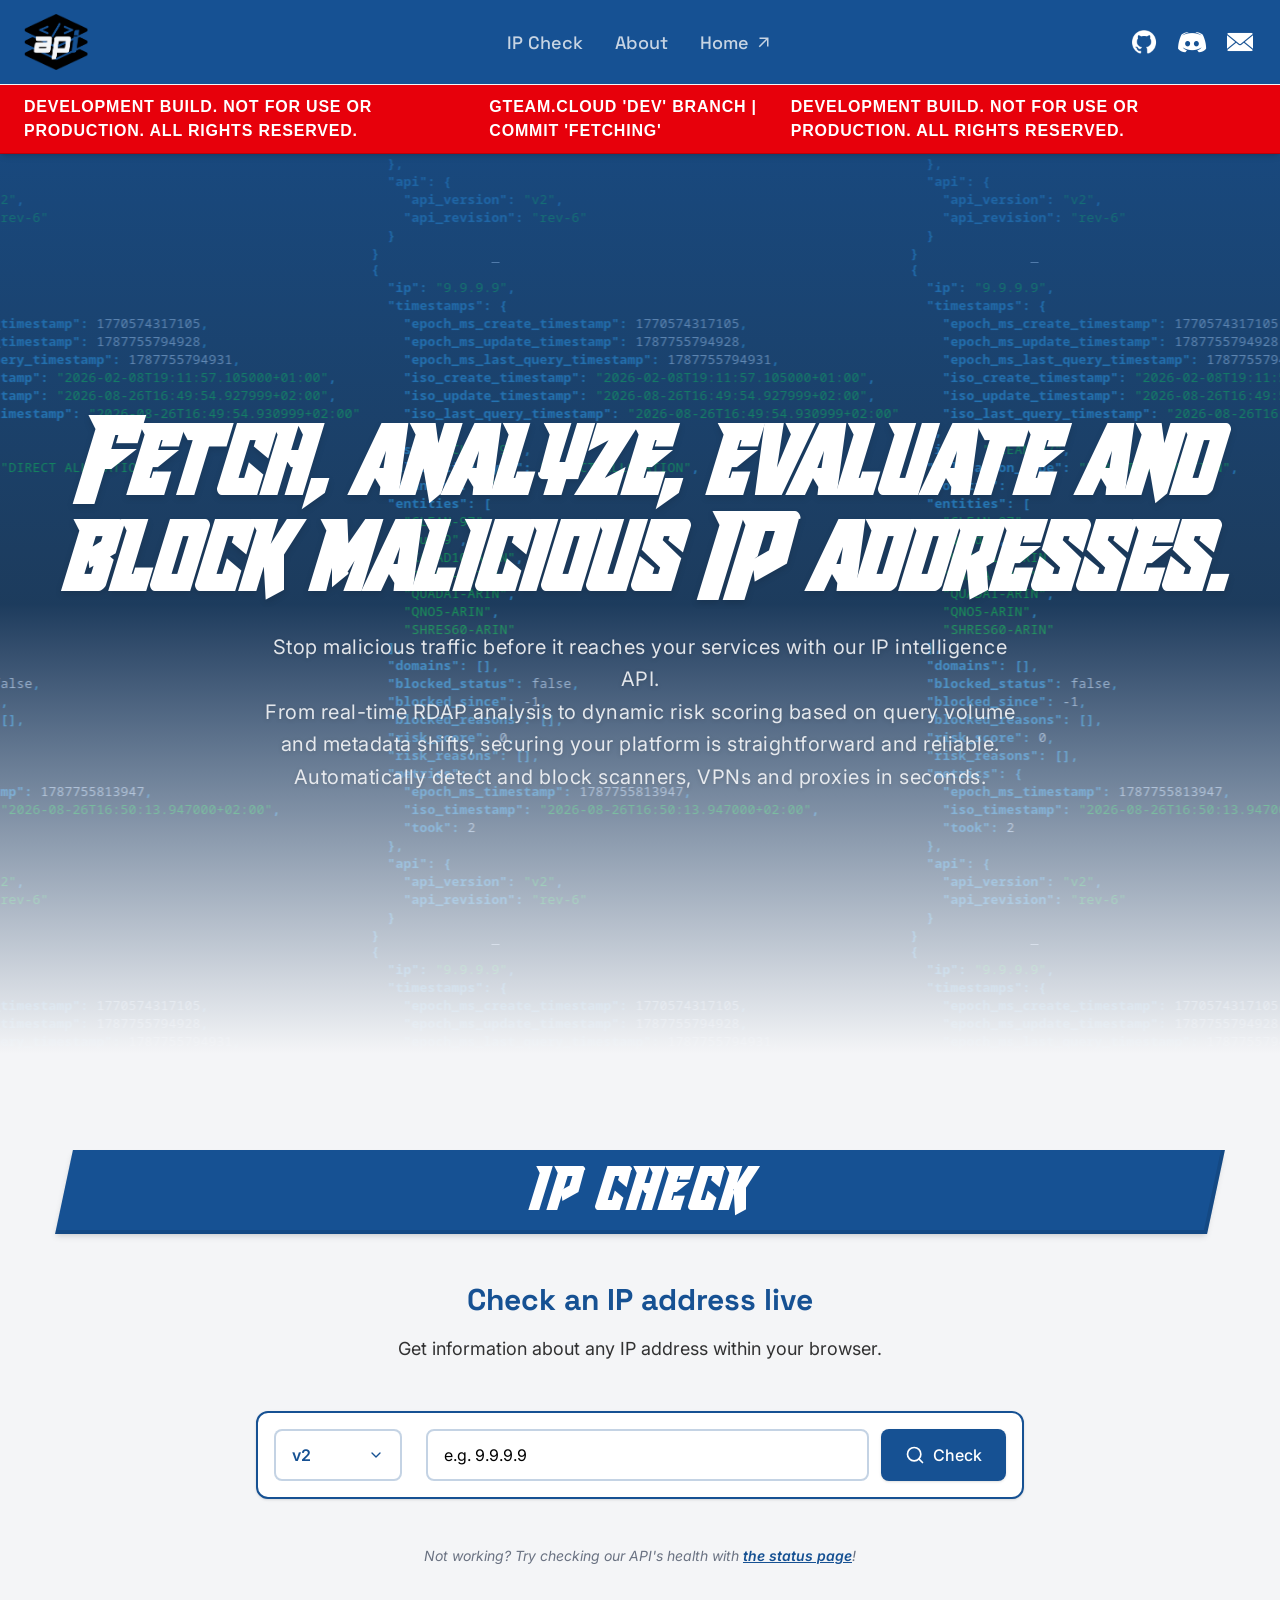
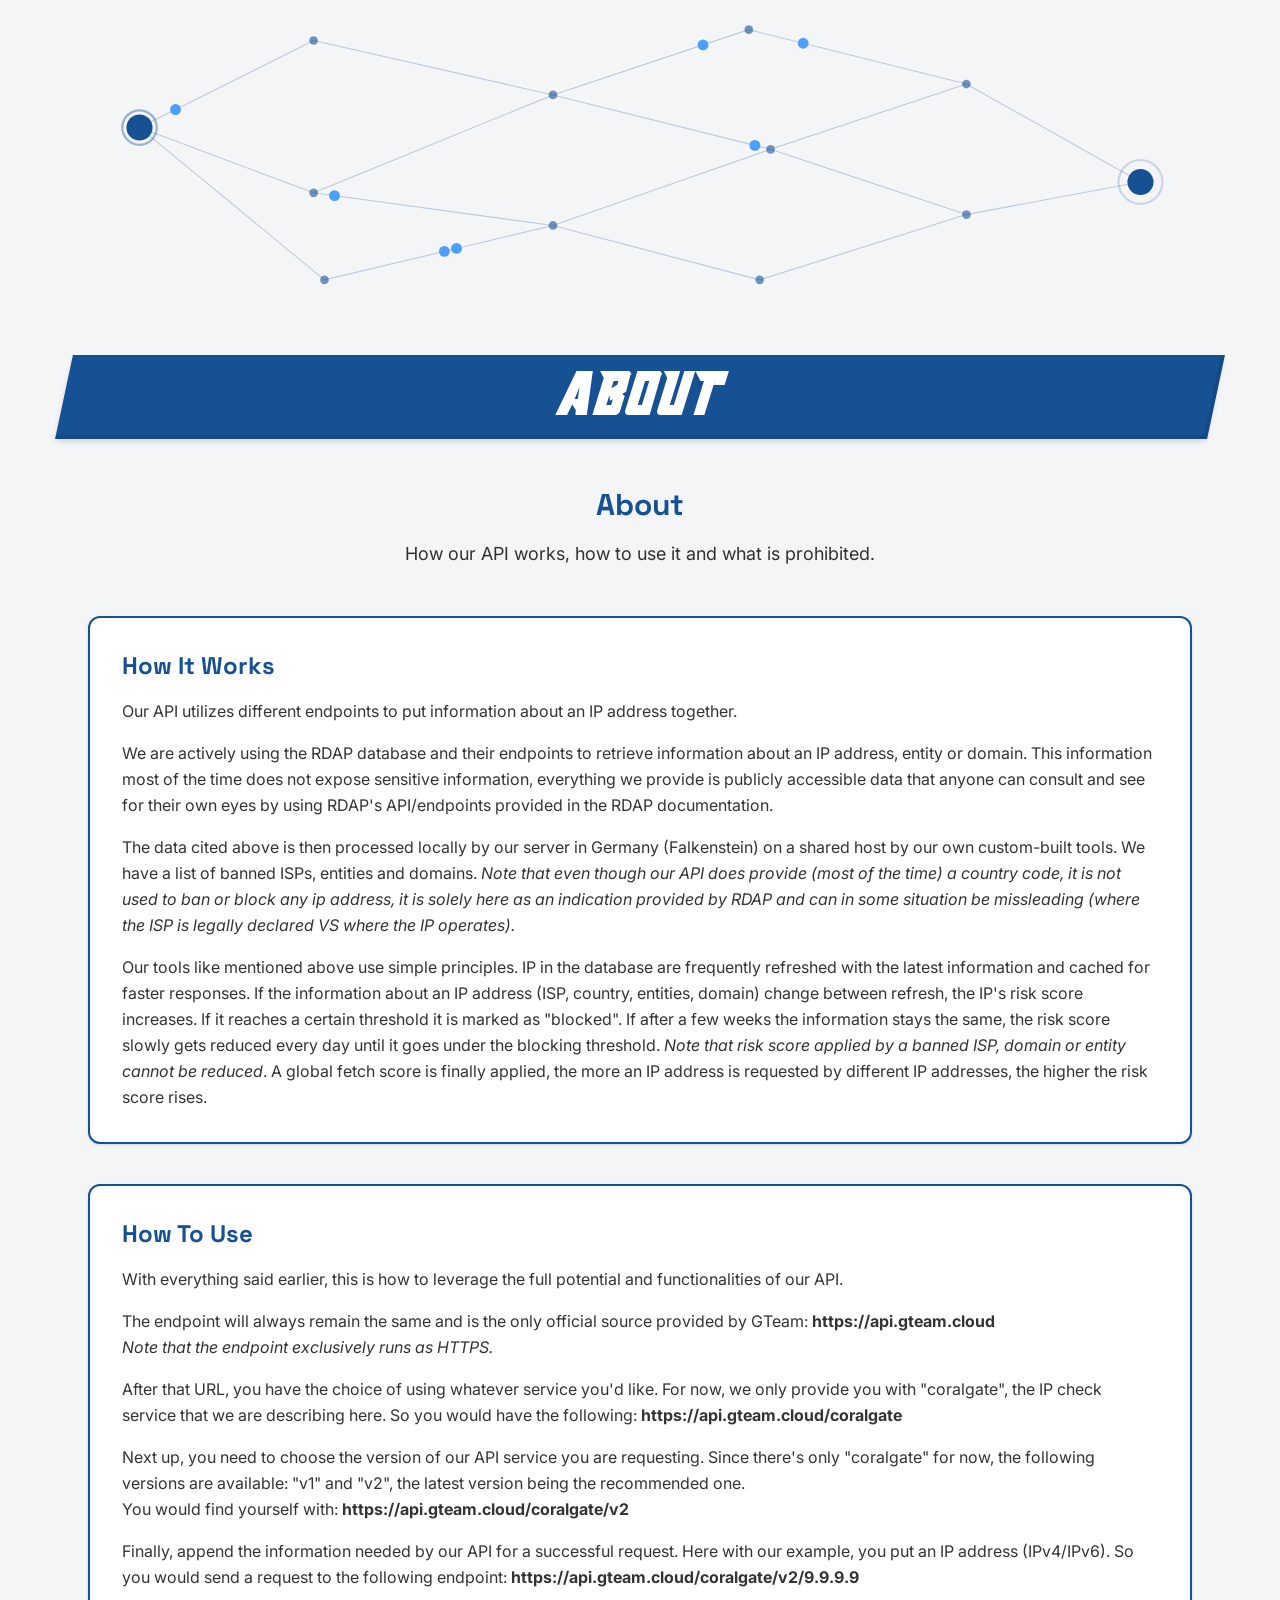
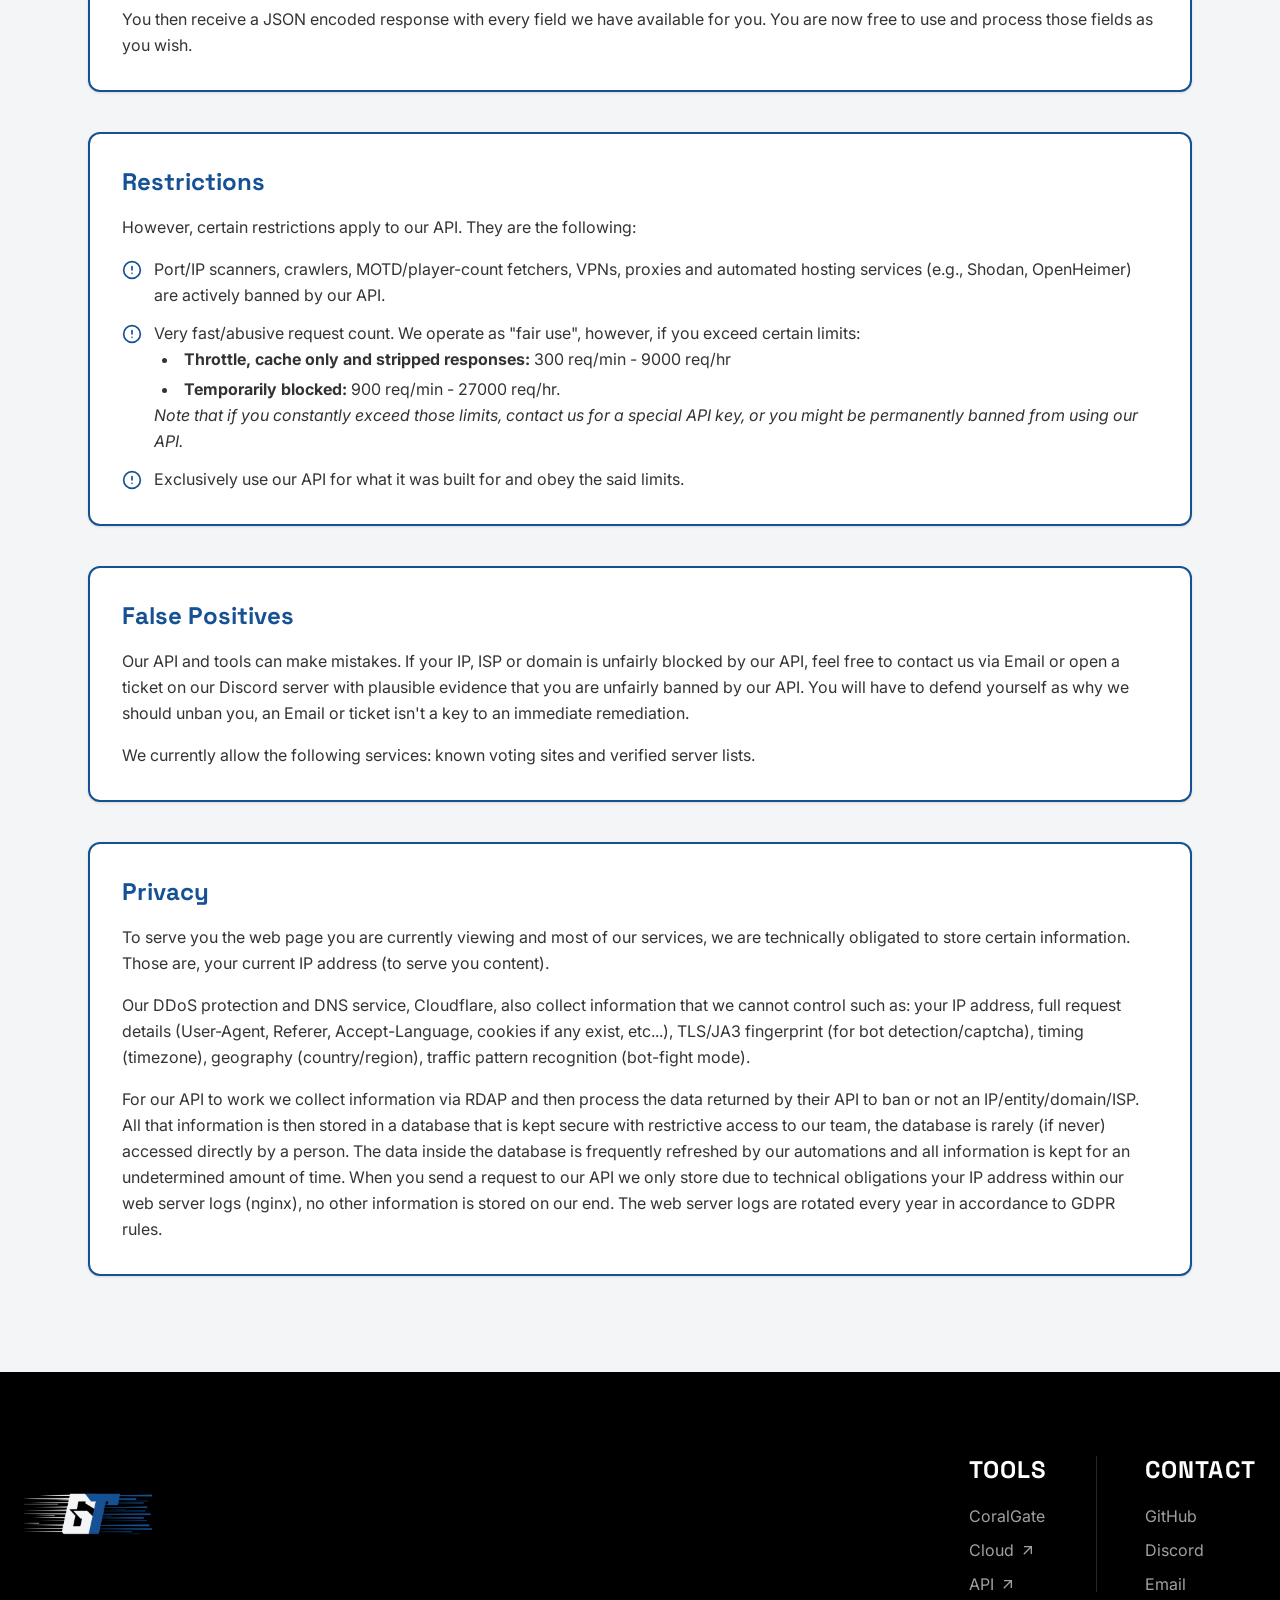
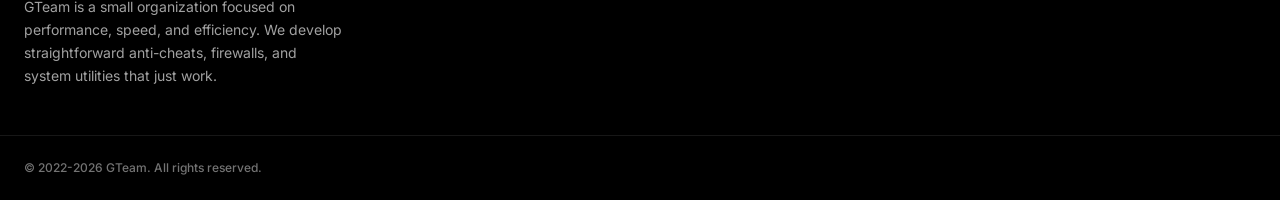
==== commit 6c815924: "Improved mobile compatibility Changed projects description and catchphrases Removed TOR node from bl" ====
--- a/api/index.html
+++ b/api/index.html
@@ -155,8 +155,8 @@
 
                 <!-- GTeam's API description and main principle, under big text, using normal font. -->
                 <p class="font-inter text-[#f4f5f7]/90 text-lg md:text-xl font-normal mt-6 tracking-wide max-w-3xl mx-auto drop-shadow-sm leading-relaxed">
-                    Fetch and analyze any data in real-time.<br>
-                    Check IP Addresses, holders, domains, ISPs and country codes.
+                    Stop malicious traffic before it reaches your services with our IP intelligence API.<br>
+                    From real-time RDAP analysis to dynamic risk scoring based on query volume and metadata shifts, securing your platform is straightforward and reliable. Automatically detect and block scanners, VPNs and proxies in seconds.
                 </p>
 
             </div>
@@ -177,7 +177,7 @@
         </section>
 
         <!-- IP Check catchphrase -->
-        <section class="w-full max-w-6xl mx-auto pt-12 font-inter">
+        <section class="w-full max-w-6xl mx-auto px-6 pt-12 font-inter">
 
             <div class="text-center max-w-3xl mx-auto">
 
@@ -190,9 +190,9 @@
         </section>
 
         <!-- IP Check containers. -->
-        <section class="flex flex-wrap justify-center gap-10 w-full pt-12 pb-12 font-inter">
-
-            <div class="w-full max-w-3xl mx-auto flex flex-col gap-4 px-6">
+        <section class="flex flex-wrap justify-center gap-10 w-full px-6 pt-12 pb-12 font-inter">
+
+            <div class="w-full max-w-3xl mx-auto flex flex-col gap-4">
 
                 <!-- Input row: version dropdown + IP field + check button. -->
                 <div class="bg-white border-2 border-[#165193] rounded-xl p-4 shadow-sm flex flex-col sm:flex-row gap-3">
@@ -260,7 +260,9 @@
 
         </section>
 
-        <p class="text-gray-500 font-inter text-[14px] italic text-center leading-tight">Not working? Try checking our API's health with <a href="https://api.gteam.cloud/coralgate/v2/0.0.0.0" target="_blank" class="text-[#165193] font-semibold underline hover:text-[#165193]/80">the status page</a>!</p>
+        <p class="text-gray-500 font-inter text-[14px] italic text-center leading-tight px-6">
+            Not working? Try checking our API's health with <a href="https://api.gteam.cloud/coralgate/v2/0.0.0.0" target="_blank" class="text-[#165193] font-semibold underline hover:text-[#165193]/80">the status page</a>!
+        </p>
 
         <!-- Written by Claude Sonnet 5 (medium). -->
         <!-- Separator network/mesh visualization. Helps space out ISO List and Hash Checker sections. -->
@@ -381,7 +383,7 @@
         </section>
 
         <!-- About catchphrase. -->
-        <section class="w-full max-w-6xl mx-auto pt-12 pb-12 font-inter">
+        <section class="w-full max-w-6xl mx-auto px-6 pt-12 pb-12 font-inter">
 
             <div class="text-center max-w-3xl mx-auto">
 
@@ -458,7 +460,7 @@
                         <li class="flex items-start gap-3">
 
                             <svg class="w-5 h-5 mt-1 text-[#165193] shrink-0" fill="none" stroke="currentColor" viewBox="0 0 24 24" stroke-width="2" stroke-linecap="round" stroke-linejoin="round"><circle cx="12" cy="12" r="10"/><line x1="12" y1="8" x2="12" y2="12"/><line x1="12" y1="16" x2="12.01" y2="16"/></svg>
-                            <span>Port/IP scanners, crawlers, MOTD/player-count fetchers, VPNs, proxies, TOR exit nodes, and automated hosting services (e.g., Shodan, OpenHeimer) are actively banned by our API.</span>
+                            <span>Port/IP scanners, crawlers, MOTD/player-count fetchers, VPNs, proxies and automated hosting services (e.g., Shodan, OpenHeimer) are actively banned by our API.</span>
 
                         </li>
 
--- a/css/styles.css
+++ b/css/styles.css
@@ -60,6 +60,7 @@
     --spacing: 0.25rem;
     --container-xs: 20rem;
     --container-lg: 32rem;
+    --container-xl: 36rem;
     --container-3xl: 48rem;
     --container-6xl: 72rem;
     --container-7xl: 80rem;
@@ -426,9 +427,6 @@
   .h-8 {
     height: calc(var(--spacing) * 8);
   }
-  .h-10 {
-    height: calc(var(--spacing) * 10);
-  }
   .h-11 {
     height: calc(var(--spacing) * 11);
   }
@@ -438,9 +436,6 @@
   .h-32 {
     height: calc(var(--spacing) * 32);
   }
-  .h-60 {
-    height: calc(var(--spacing) * 60);
-  }
   .h-dvh {
     height: 100dvh;
   }
@@ -483,9 +478,6 @@
   .w-8 {
     width: calc(var(--spacing) * 8);
   }
-  .w-10 {
-    width: calc(var(--spacing) * 10);
-  }
   .w-11 {
     width: calc(var(--spacing) * 11);
   }
@@ -504,11 +496,8 @@
   .w-44 {
     width: calc(var(--spacing) * 44);
   }
-  .w-60 {
-    width: calc(var(--spacing) * 60);
-  }
-  .w-90 {
-    width: calc(var(--spacing) * 90);
+  .w-48 {
+    width: calc(var(--spacing) * 48);
   }
   .w-\[96px\] {
     width: 96px;
@@ -533,6 +522,9 @@
   }
   .max-w-lg {
     max-width: var(--container-lg);
+  }
+  .max-w-xl {
+    max-width: var(--container-xl);
   }
   .max-w-xs {
     max-width: var(--container-xs);
@@ -649,6 +641,9 @@
   .gap-5 {
     gap: calc(var(--spacing) * 5);
   }
+  .gap-6 {
+    gap: calc(var(--spacing) * 6);
+  }
   .gap-8 {
     gap: calc(var(--spacing) * 8);
   }
@@ -885,6 +880,12 @@
     --tw-gradient-to: #f4f5f7;
     --tw-gradient-stops: var(--tw-gradient-via-stops, var(--tw-gradient-position), var(--tw-gradient-from) var(--tw-gradient-from-position), var(--tw-gradient-to) var(--tw-gradient-to-position));
   }
+  .bg-center {
+    background-position: center;
+  }
+  .bg-repeat {
+    background-repeat: repeat;
+  }
   .object-contain {
     object-fit: contain;
   }
@@ -893,6 +894,9 @@
   }
   .p-1 {
     padding: var(--spacing);
+  }
+  .p-2 {
+    padding: calc(var(--spacing) * 2);
   }
   .p-2\.5 {
     padding: calc(var(--spacing) * 2.5);
@@ -990,6 +994,10 @@
     font-size: var(--text-4xl);
     line-height: var(--tw-leading, var(--text-4xl--line-height));
   }
+  .text-base {
+    font-size: var(--text-base);
+    line-height: var(--tw-leading, var(--text-base--line-height));
+  }
   .text-lg {
     font-size: var(--text-lg);
     line-height: var(--tw-leading, var(--text-lg--line-height));
@@ -1023,9 +1031,6 @@
   }
   .text-\[24px\] {
     font-size: 24px;
-  }
-  .text-\[48px\] {
-    font-size: 48px;
   }
   .leading-relaxed {
     --tw-leading: var(--leading-relaxed);
@@ -1421,20 +1426,45 @@
     .sm\:hidden {
       display: none;
     }
+    .sm\:h-7 {
+      height: calc(var(--spacing) * 7);
+    }
+    .sm\:h-10 {
+      height: calc(var(--spacing) * 10);
+    }
+    .sm\:h-48 {
+      height: calc(var(--spacing) * 48);
+    }
+    .sm\:w-7 {
+      width: calc(var(--spacing) * 7);
+    }
+    .sm\:w-10 {
+      width: calc(var(--spacing) * 10);
+    }
     .sm\:w-32 {
       width: calc(var(--spacing) * 32);
     }
     .sm\:w-48 {
       width: calc(var(--spacing) * 48);
     }
+    .sm\:w-64 {
+      width: calc(var(--spacing) * 64);
+    }
     .sm\:flex-row {
       flex-direction: row;
     }
+    .sm\:p-4 {
+      padding: calc(var(--spacing) * 4);
+    }
     .sm\:p-8 {
       padding: calc(var(--spacing) * 8);
     }
     .sm\:p-12 {
       padding: calc(var(--spacing) * 12);
+    }
+    .sm\:text-4xl {
+      font-size: var(--text-4xl);
+      line-height: var(--tw-leading, var(--text-4xl--line-height));
     }
     .sm\:text-5xl {
       font-size: var(--text-5xl);
@@ -1465,20 +1495,35 @@
     .md\:h-16 {
       height: calc(var(--spacing) * 16);
     }
+    .md\:h-60 {
+      height: calc(var(--spacing) * 60);
+    }
     .md\:w-16 {
       width: calc(var(--spacing) * 16);
     }
     .md\:w-20 {
       width: calc(var(--spacing) * 20);
     }
+    .md\:w-60 {
+      width: calc(var(--spacing) * 60);
+    }
+    .md\:w-90 {
+      width: calc(var(--spacing) * 90);
+    }
     .md\:w-130 {
       width: calc(var(--spacing) * 130);
     }
+    .md\:max-w-none {
+      max-width: none;
+    }
     .md\:grid-cols-3 {
       grid-template-columns: repeat(3, minmax(0, 1fr));
     }
     .md\:justify-end {
       justify-content: flex-end;
+    }
+    .md\:gap-10 {
+      gap: calc(var(--spacing) * 10);
     }
     .md\:gap-12 {
       gap: calc(var(--spacing) * 12);
@@ -1490,6 +1535,12 @@
     .md\:text-xl {
       font-size: var(--text-xl);
       line-height: var(--tw-leading, var(--text-xl--line-height));
+    }
+    .md\:text-\[18px\] {
+      font-size: 18px;
+    }
+    .md\:text-\[48px\] {
+      font-size: 48px;
     }
   }
   @media (width >= 64rem) {
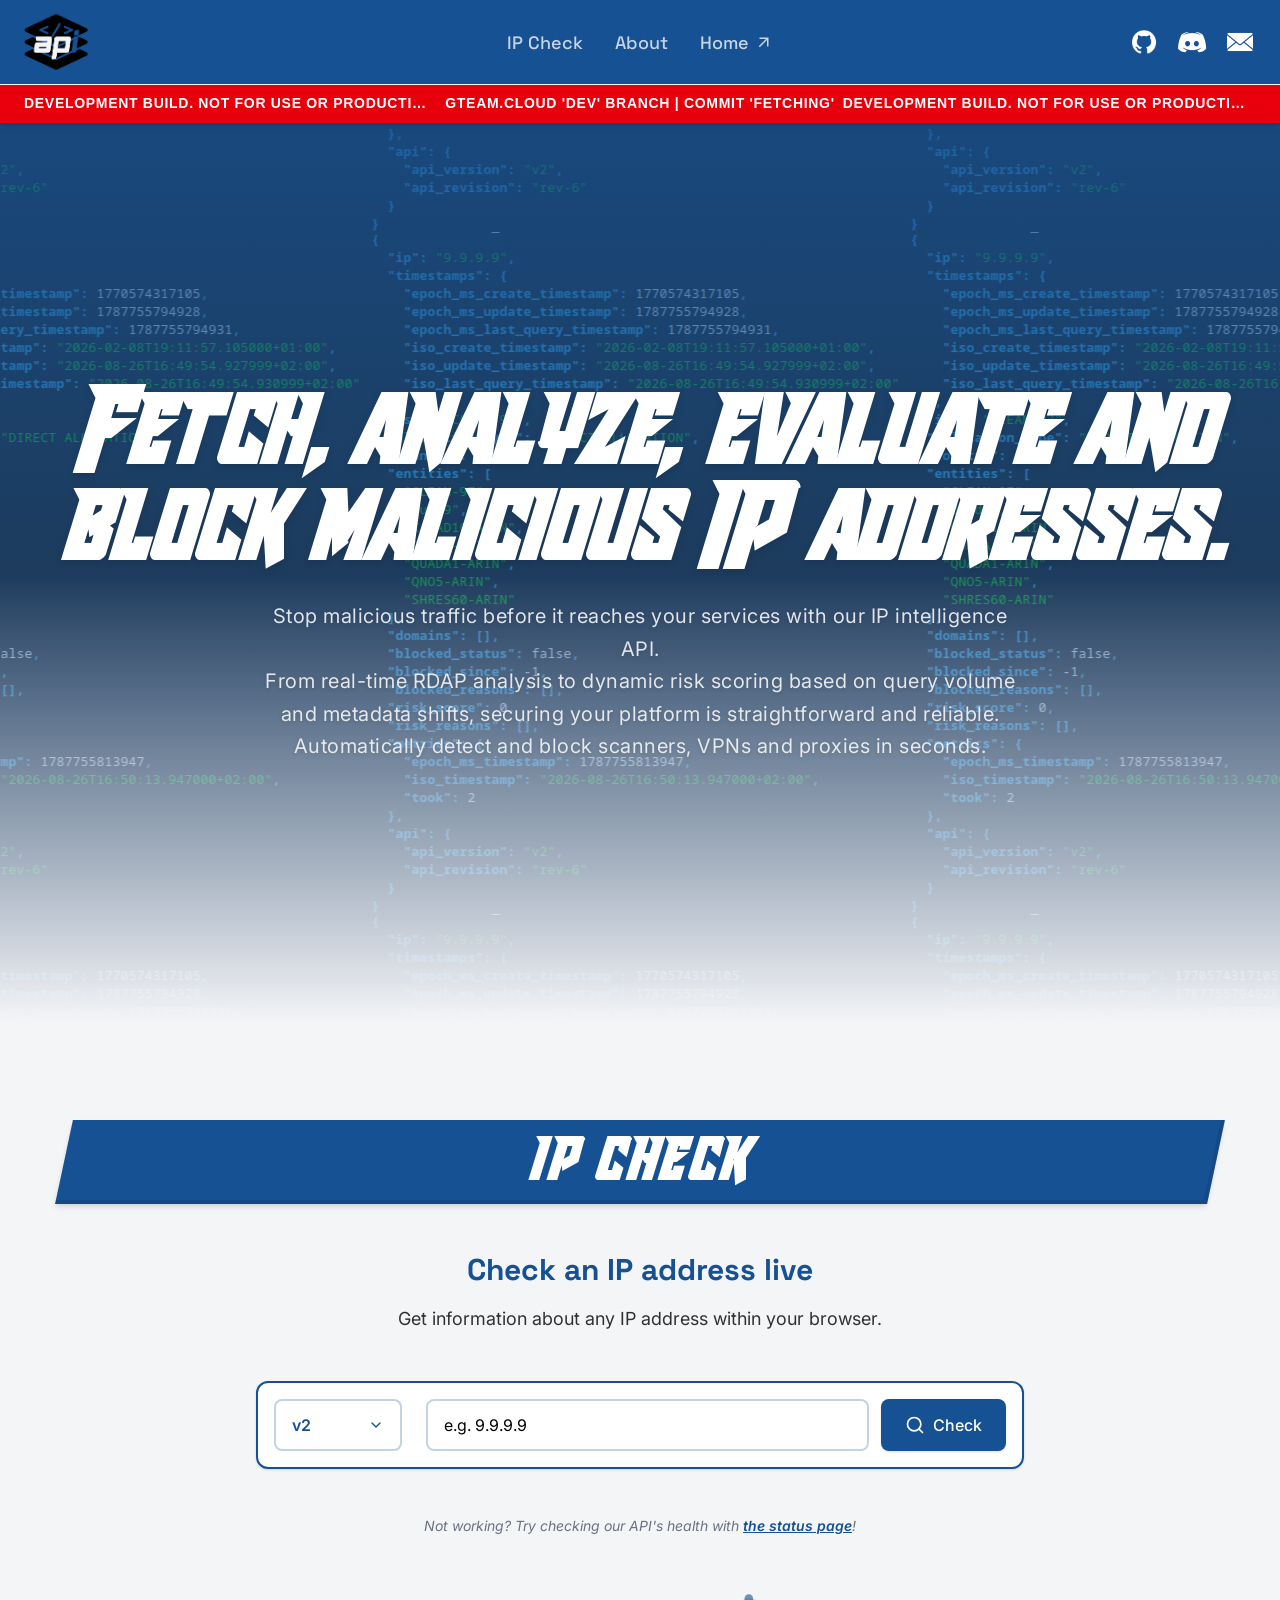
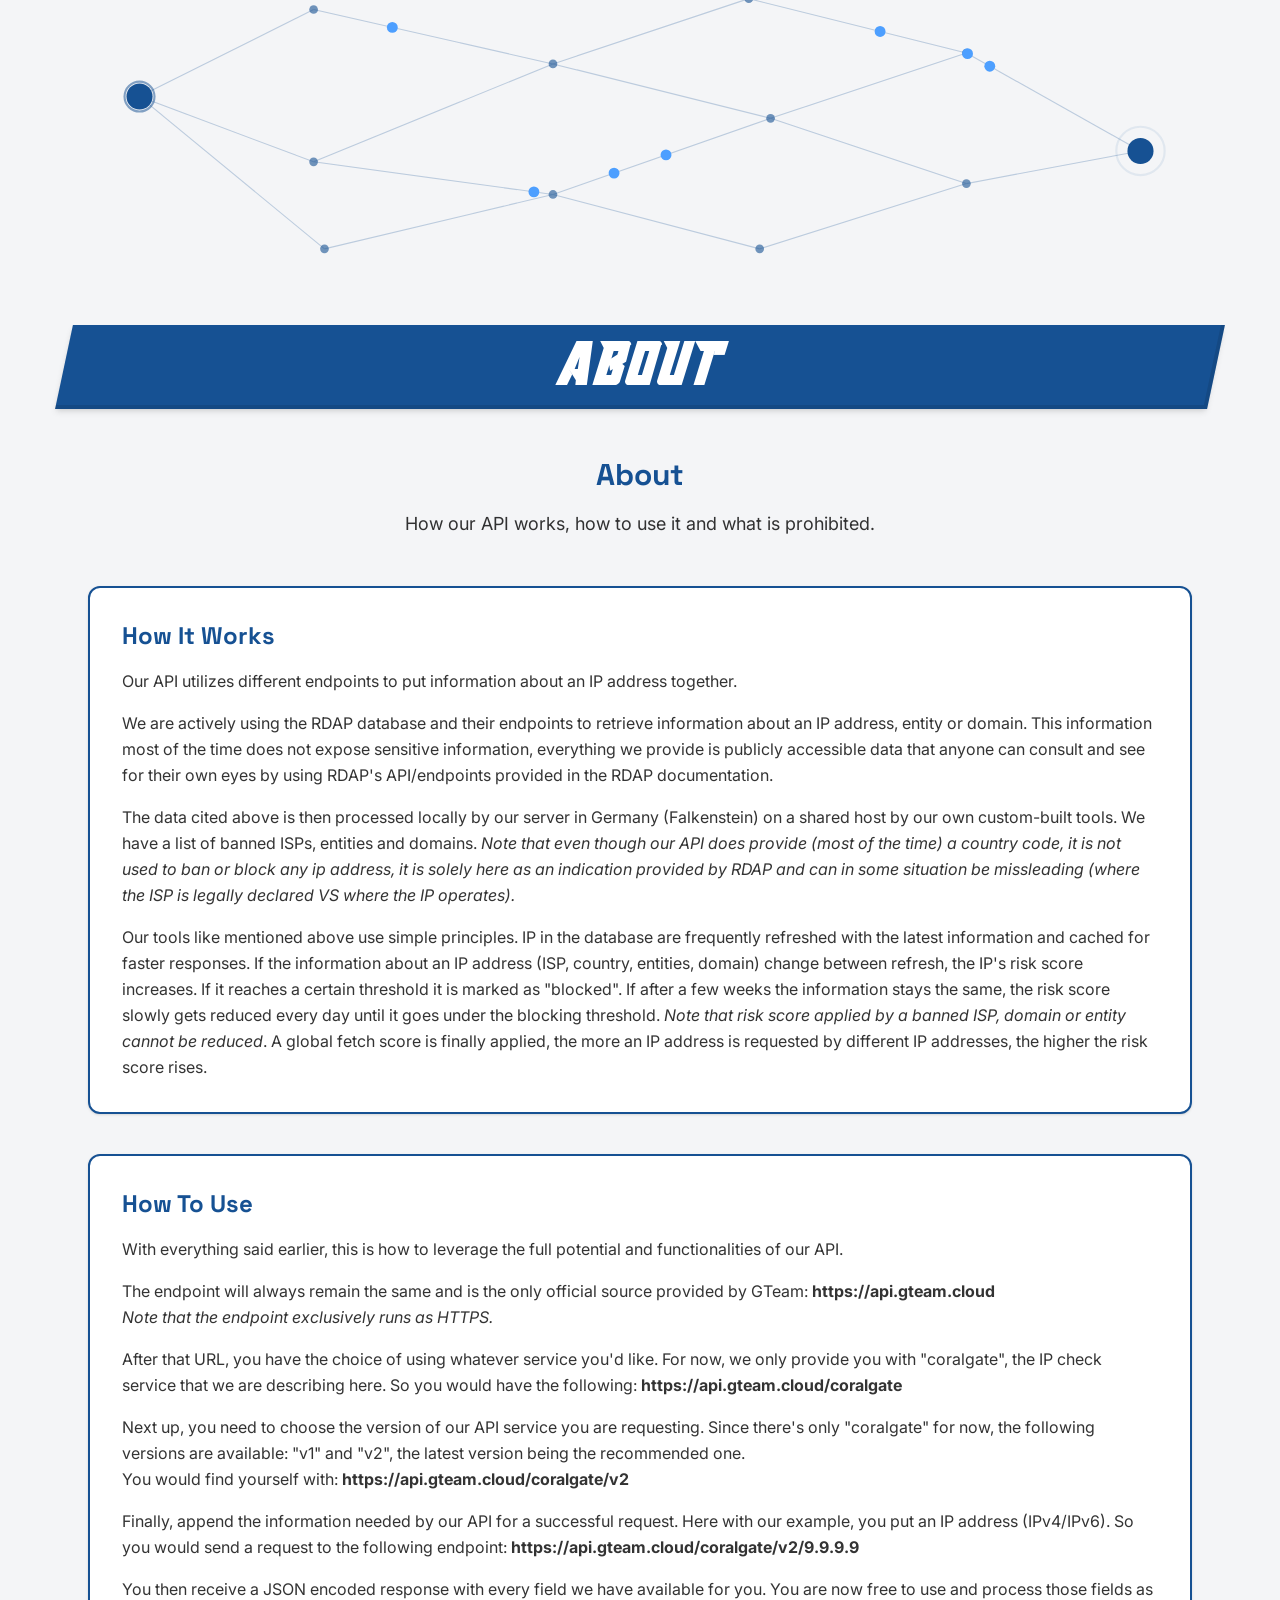
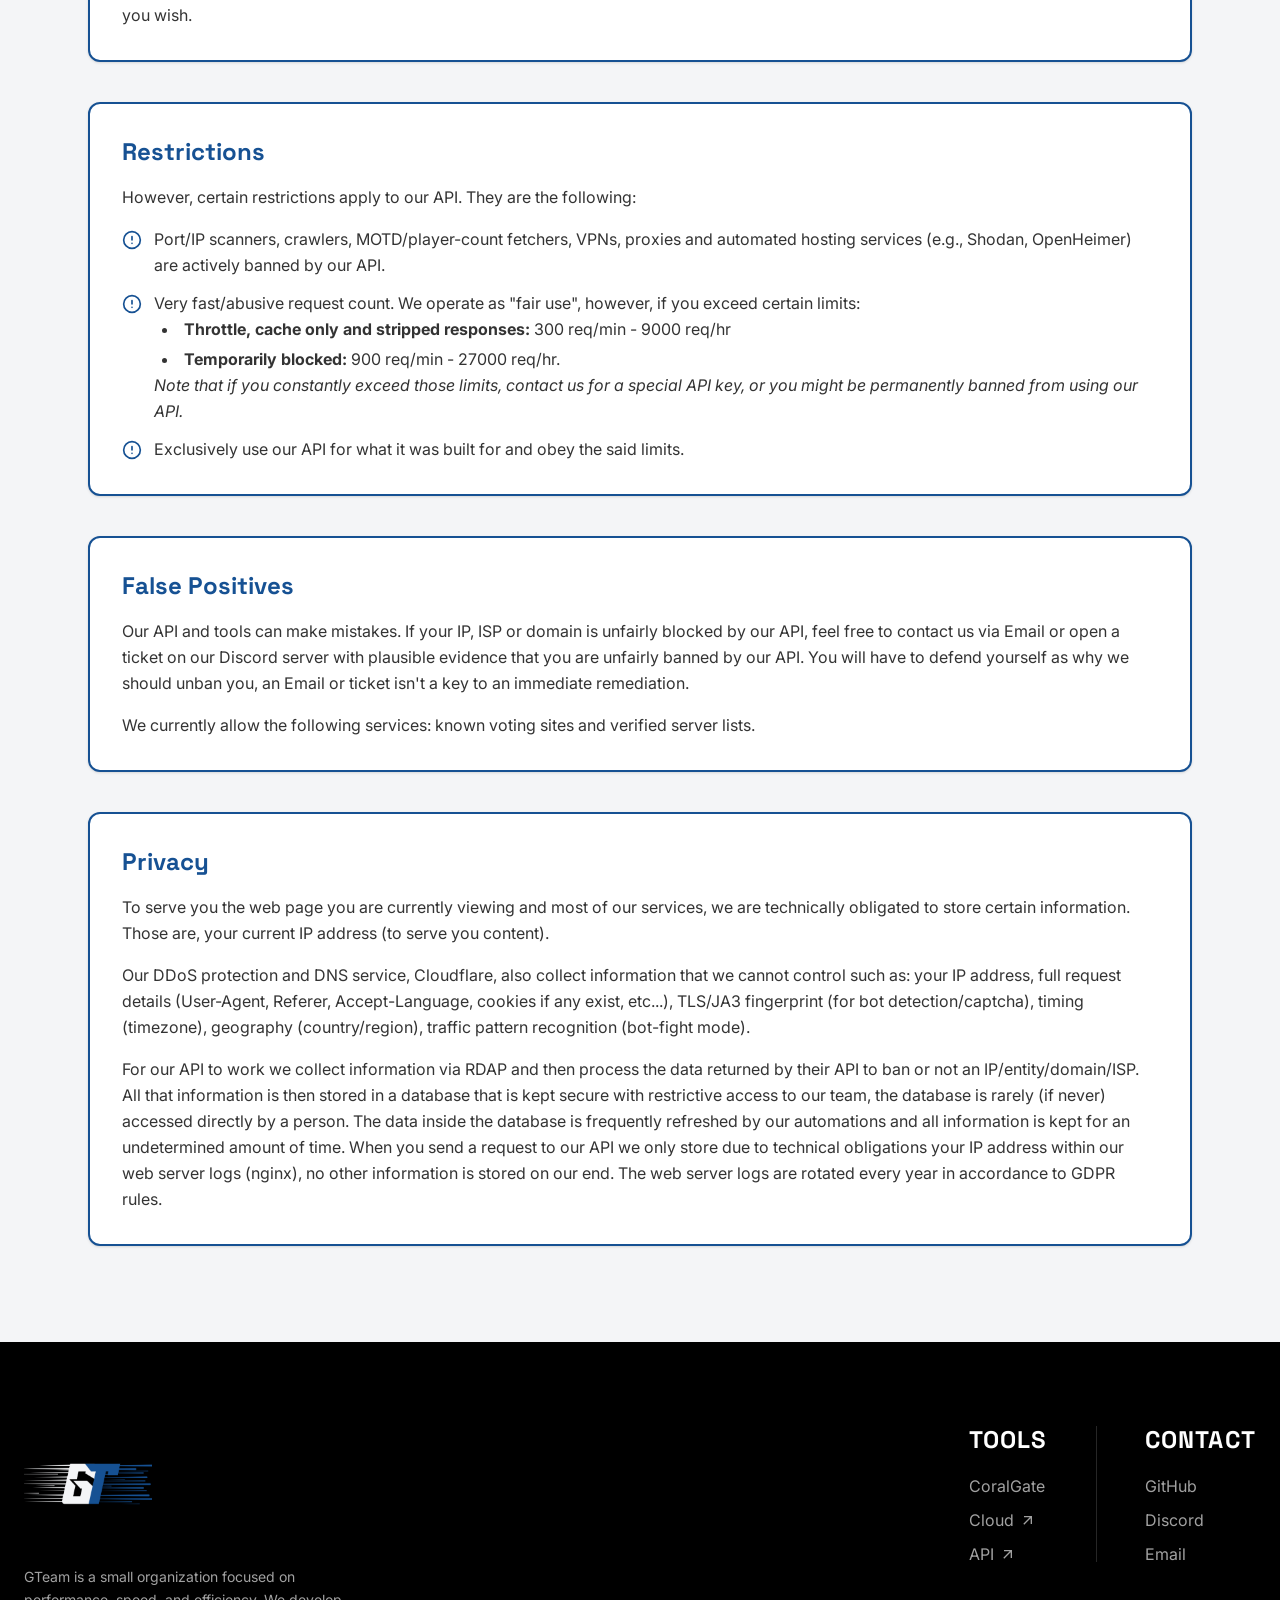
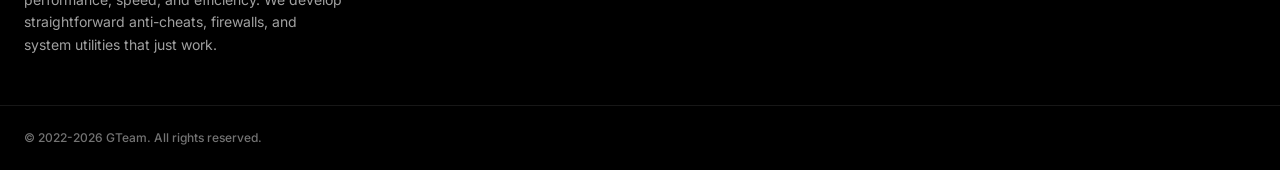
==== commit b4ebda8f: "Made dev bar more discrete" ====
--- a/api/index.html
+++ b/api/index.html
@@ -128,11 +128,11 @@
     </header>
 
     <!-- Development banner as warning (only when on development/localhost site). -->
-    <div id="dev-banner" class="hidden sticky top-18.25 z-40 w-full bg-red-600 text-white font-extrabold text-sm sm:text-base tracking-wider uppercase py-2.5 px-6 flex items-center justify-between select-none shadow-md border-b border-black/20">
-
-        <span>DEVELOPMENT BUILD. NOT FOR USE OR PRODUCTION. ALL RIGHTS RESERVED.</span>
-        <span>GTeam.cloud 'dev' branch | commit '<span id="dev-commit-hash">FETCHING</span>'</span>
-        <span>DEVELOPMENT BUILD. NOT FOR USE OR PRODUCTION. ALL RIGHTS RESERVED.</span>
+    <div id="dev-banner" class="hidden sticky top-18.25 z-40 w-full bg-red-600 text-white font-extrabold text-[11px] sm:text-sm tracking-wider uppercase py-1 px-2.5 sm:py-2.5 sm:px-6 flex items-center justify-between select-none shadow-md border-b border-black/20 gap-2 leading-tight">
+
+        <span class="truncate">DEVELOPMENT BUILD. NOT FOR USE OR PRODUCTION. ALL RIGHTS RESERVED.</span>
+        <span class="shrink-0">GTeam.cloud 'dev' branch | commit '<span id="dev-commit-hash">FETCHING</span>'</span>
+        <span class="hidden md:inline truncate">DEVELOPMENT BUILD. NOT FOR USE OR PRODUCTION. ALL RIGHTS RESERVED.</span>
 
     </div>
 
--- a/css/styles.css
+++ b/css/styles.css
@@ -1014,6 +1014,9 @@
     font-size: var(--text-xs);
     line-height: var(--tw-leading, var(--text-xs--line-height));
   }
+  .text-\[11px\] {
+    font-size: 11px;
+  }
   .text-\[13px\] {
     font-size: 13px;
   }
@@ -1462,6 +1465,12 @@
     .sm\:p-12 {
       padding: calc(var(--spacing) * 12);
     }
+    .sm\:px-6 {
+      padding-inline: calc(var(--spacing) * 6);
+    }
+    .sm\:py-2\.5 {
+      padding-block: calc(var(--spacing) * 2.5);
+    }
     .sm\:text-4xl {
       font-size: var(--text-4xl);
       line-height: var(--tw-leading, var(--text-4xl--line-height));
@@ -1478,6 +1487,10 @@
       font-size: var(--text-base);
       line-height: var(--tw-leading, var(--text-base--line-height));
     }
+    .sm\:text-sm {
+      font-size: var(--text-sm);
+      line-height: var(--tw-leading, var(--text-sm--line-height));
+    }
   }
   @media (width >= 48rem) {
     .md\:col-span-1 {
@@ -1491,6 +1504,9 @@
     }
     .md\:hidden {
       display: none;
+    }
+    .md\:inline {
+      display: inline;
     }
     .md\:h-16 {
       height: calc(var(--spacing) * 16);
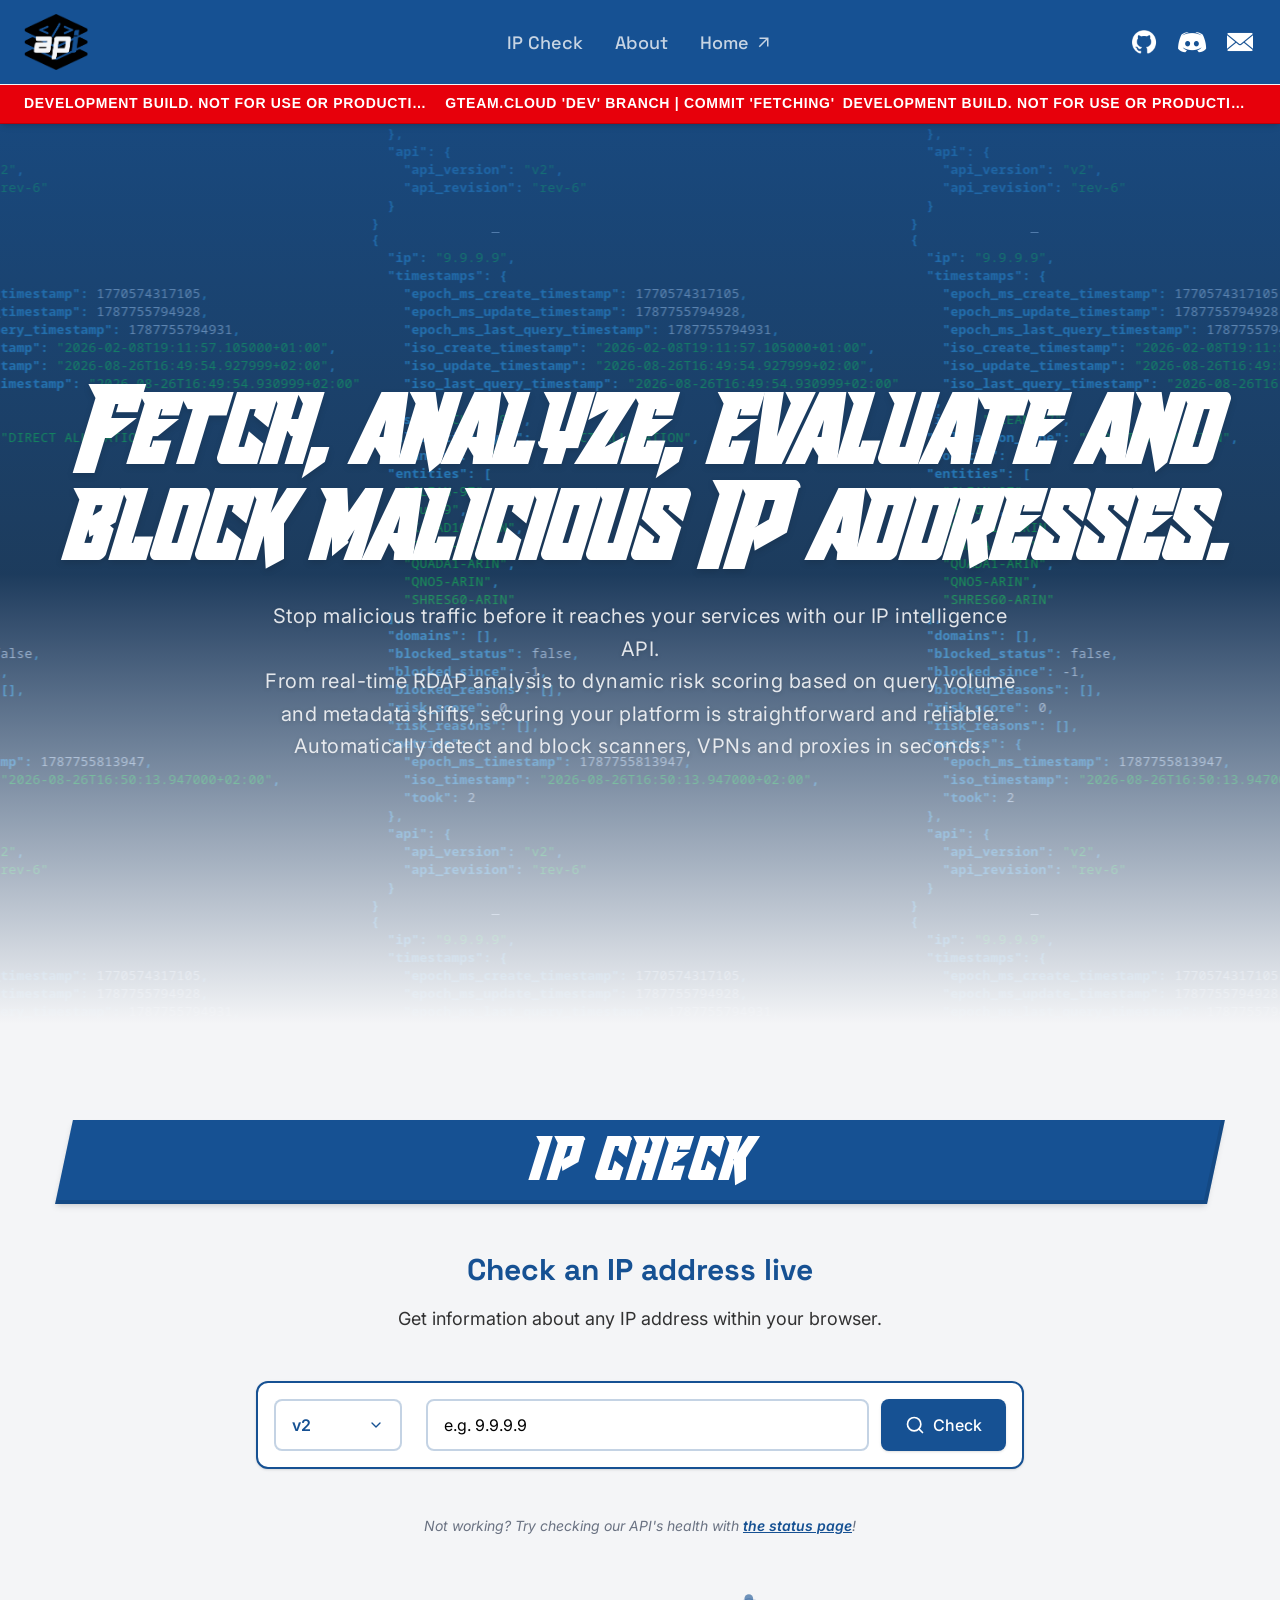
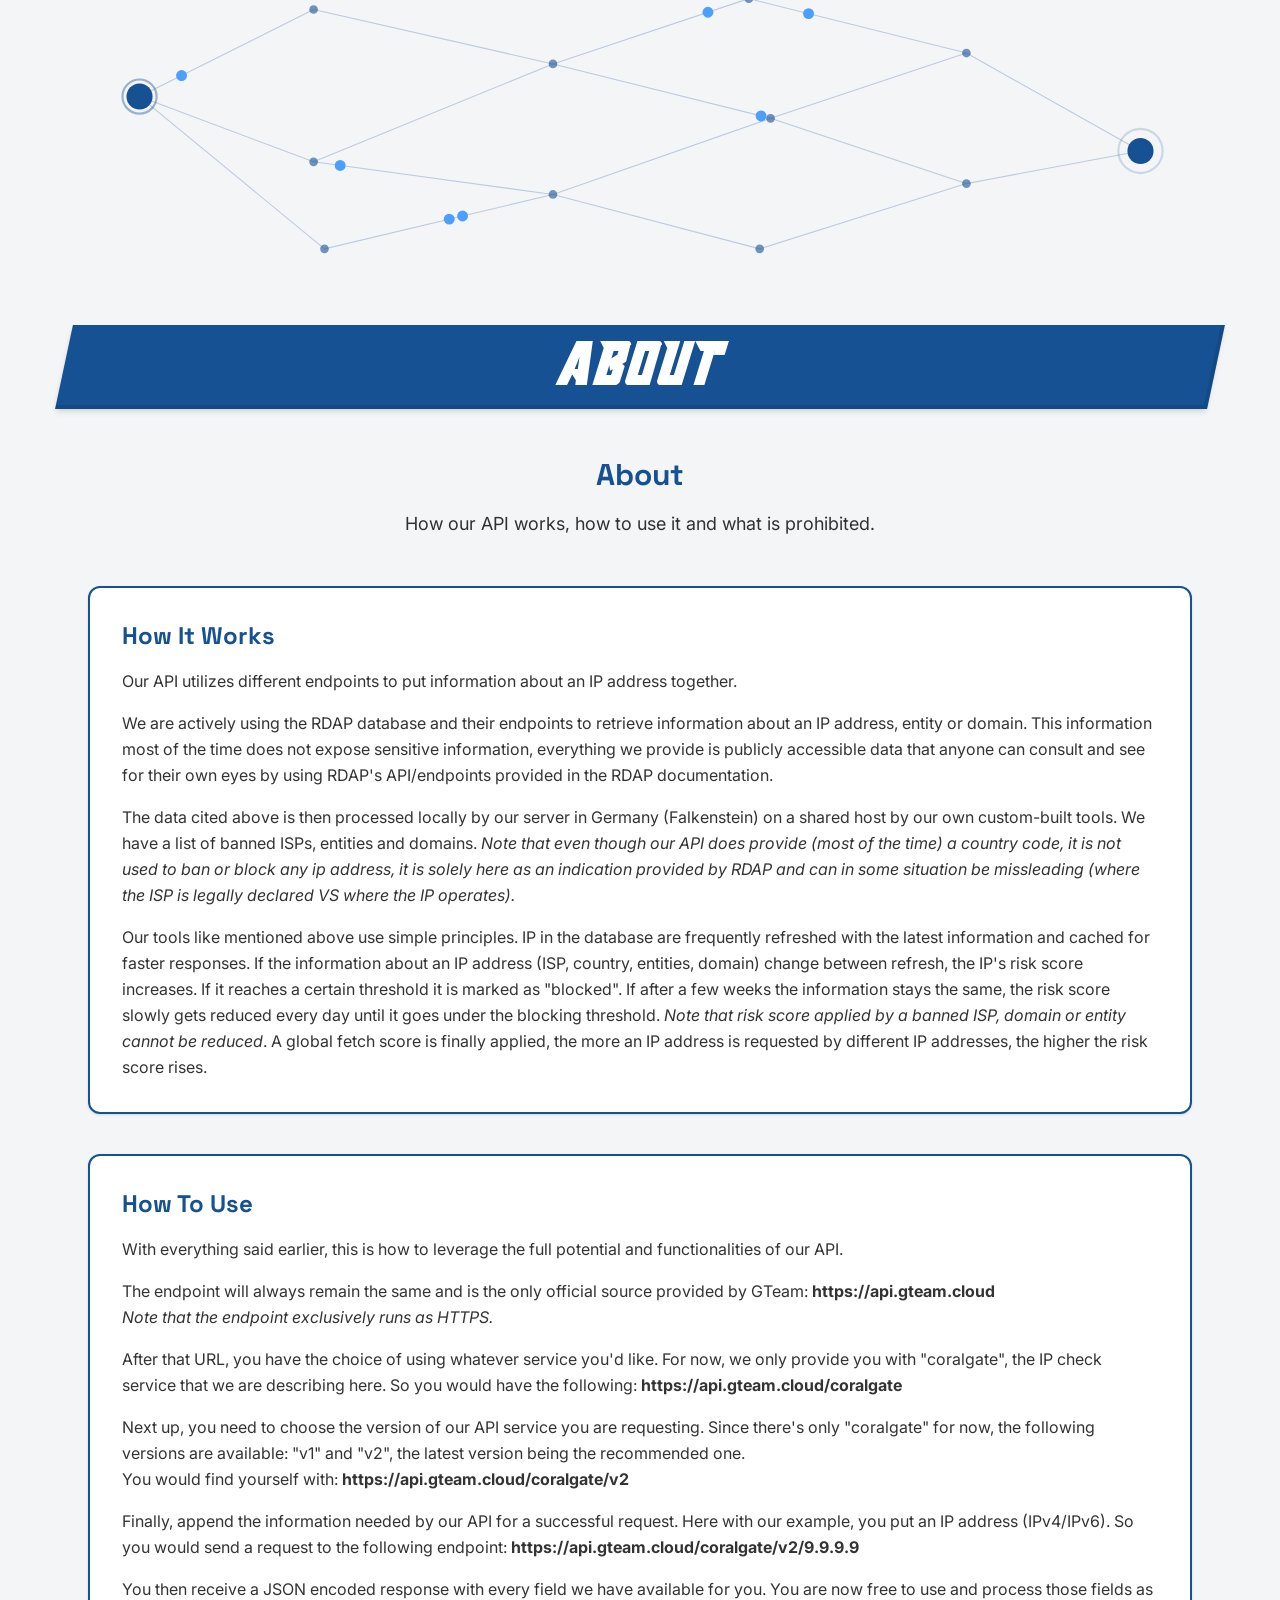
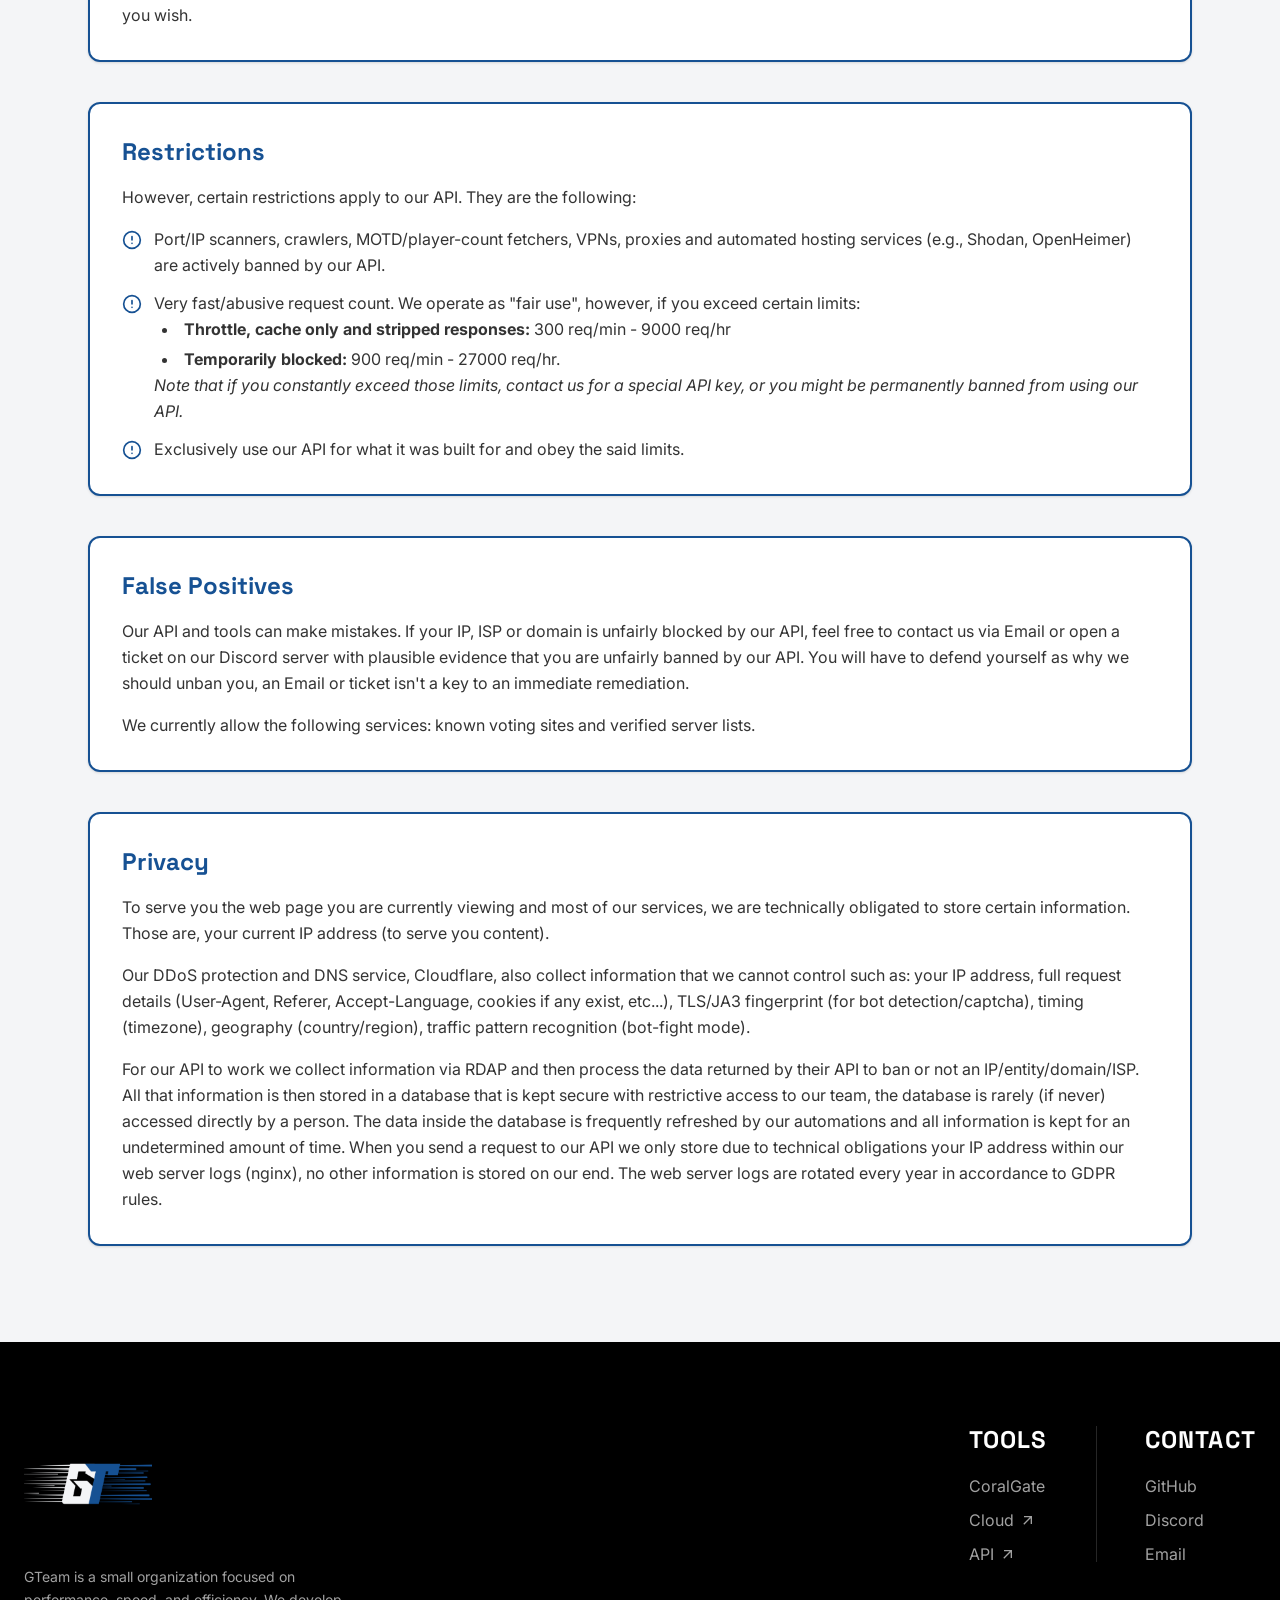
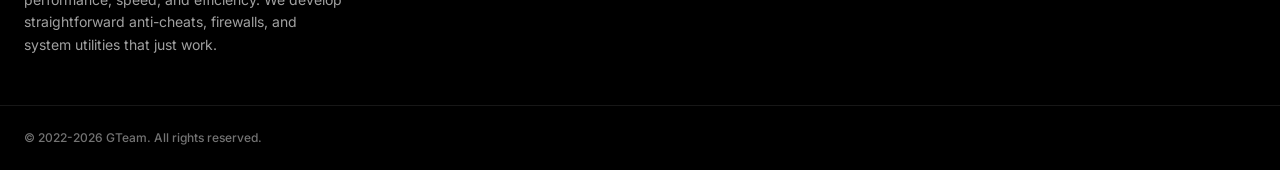
==== commit 2afd42d5: "Fixed video width" ====
--- a/api/index.html
+++ b/api/index.html
@@ -139,7 +139,7 @@
     <main>
 
         <!-- Full-width MP4. -->
-        <section class="relative w-screen h-screen flex items-center justify-center overflow-hidden mb-24">
+        <section class="relative w-full h-screen flex items-center justify-center overflow-hidden mb-24">
 
             <!-- Screenshot of API response. -->
             <div class="absolute inset-0 w-full h-full bg-center bg-repeat" style="background-image: url('../assets/images/gteam_api_background.png');"></div>
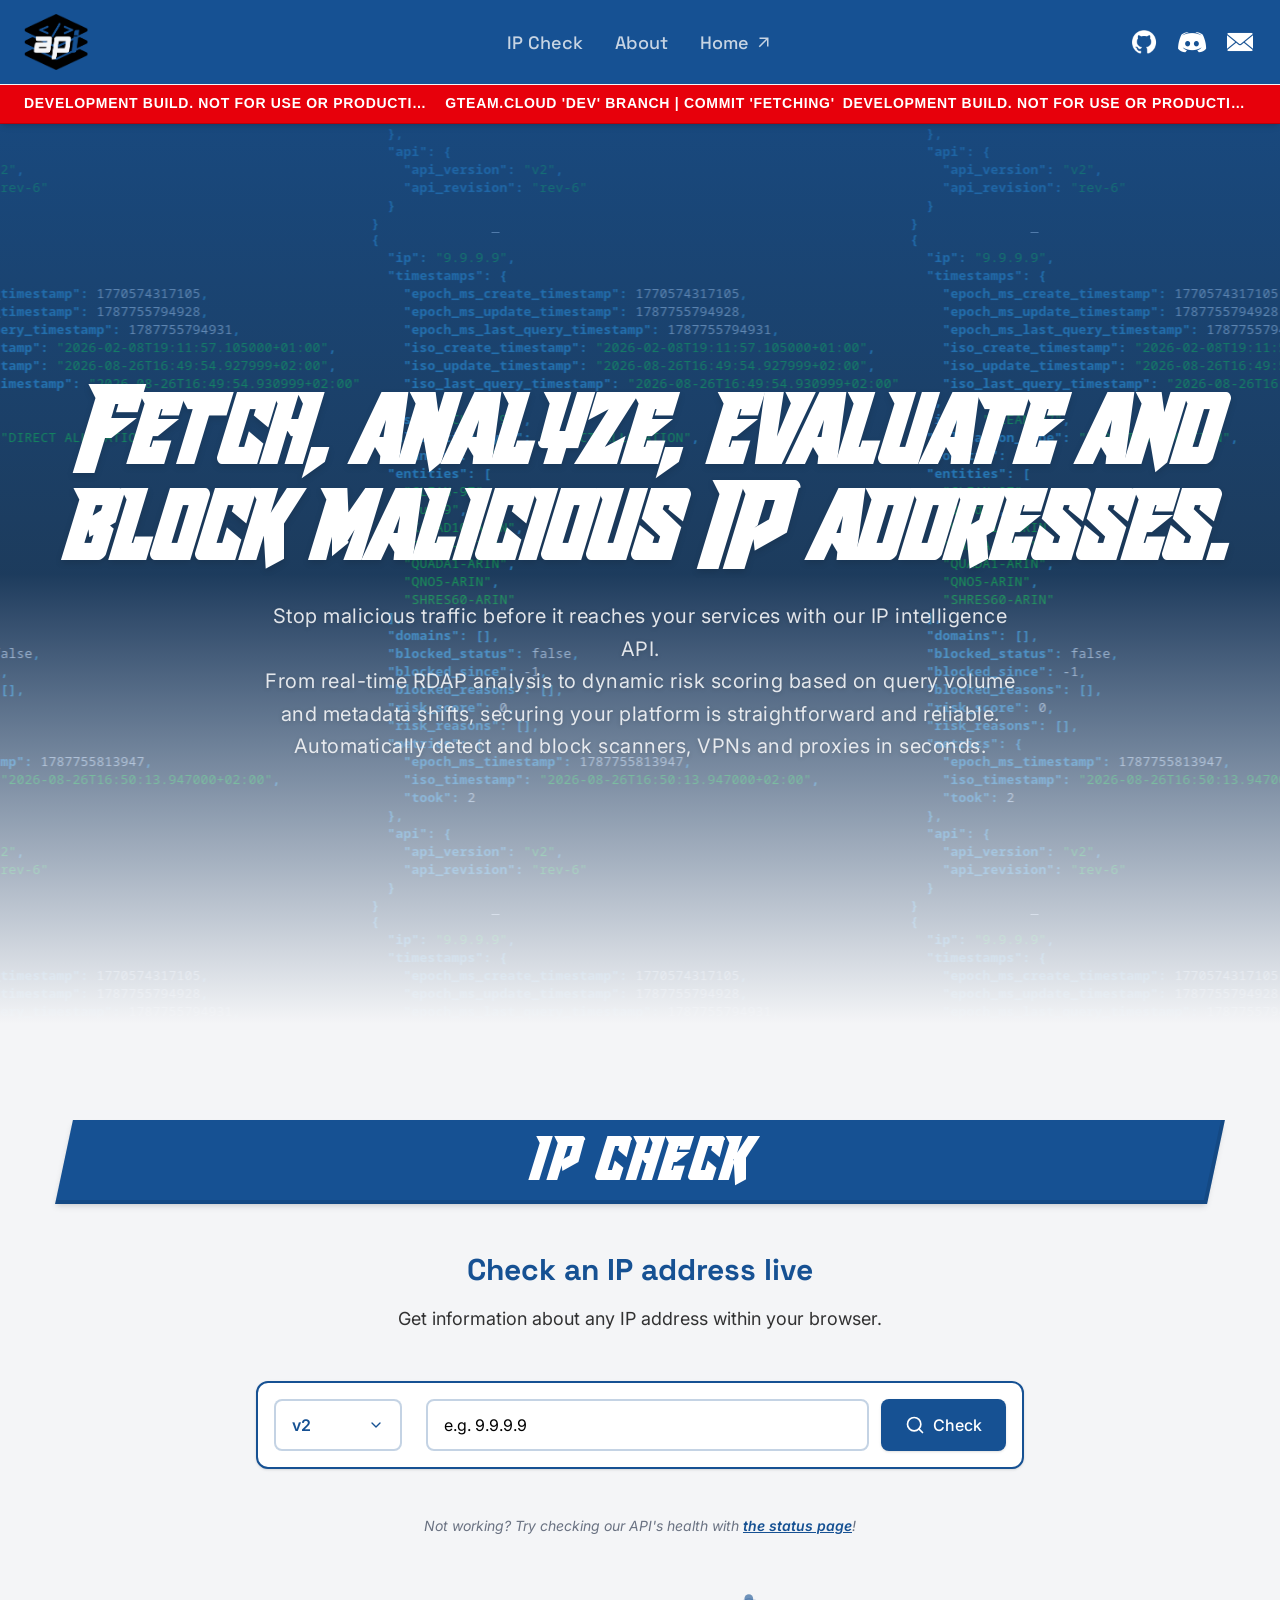
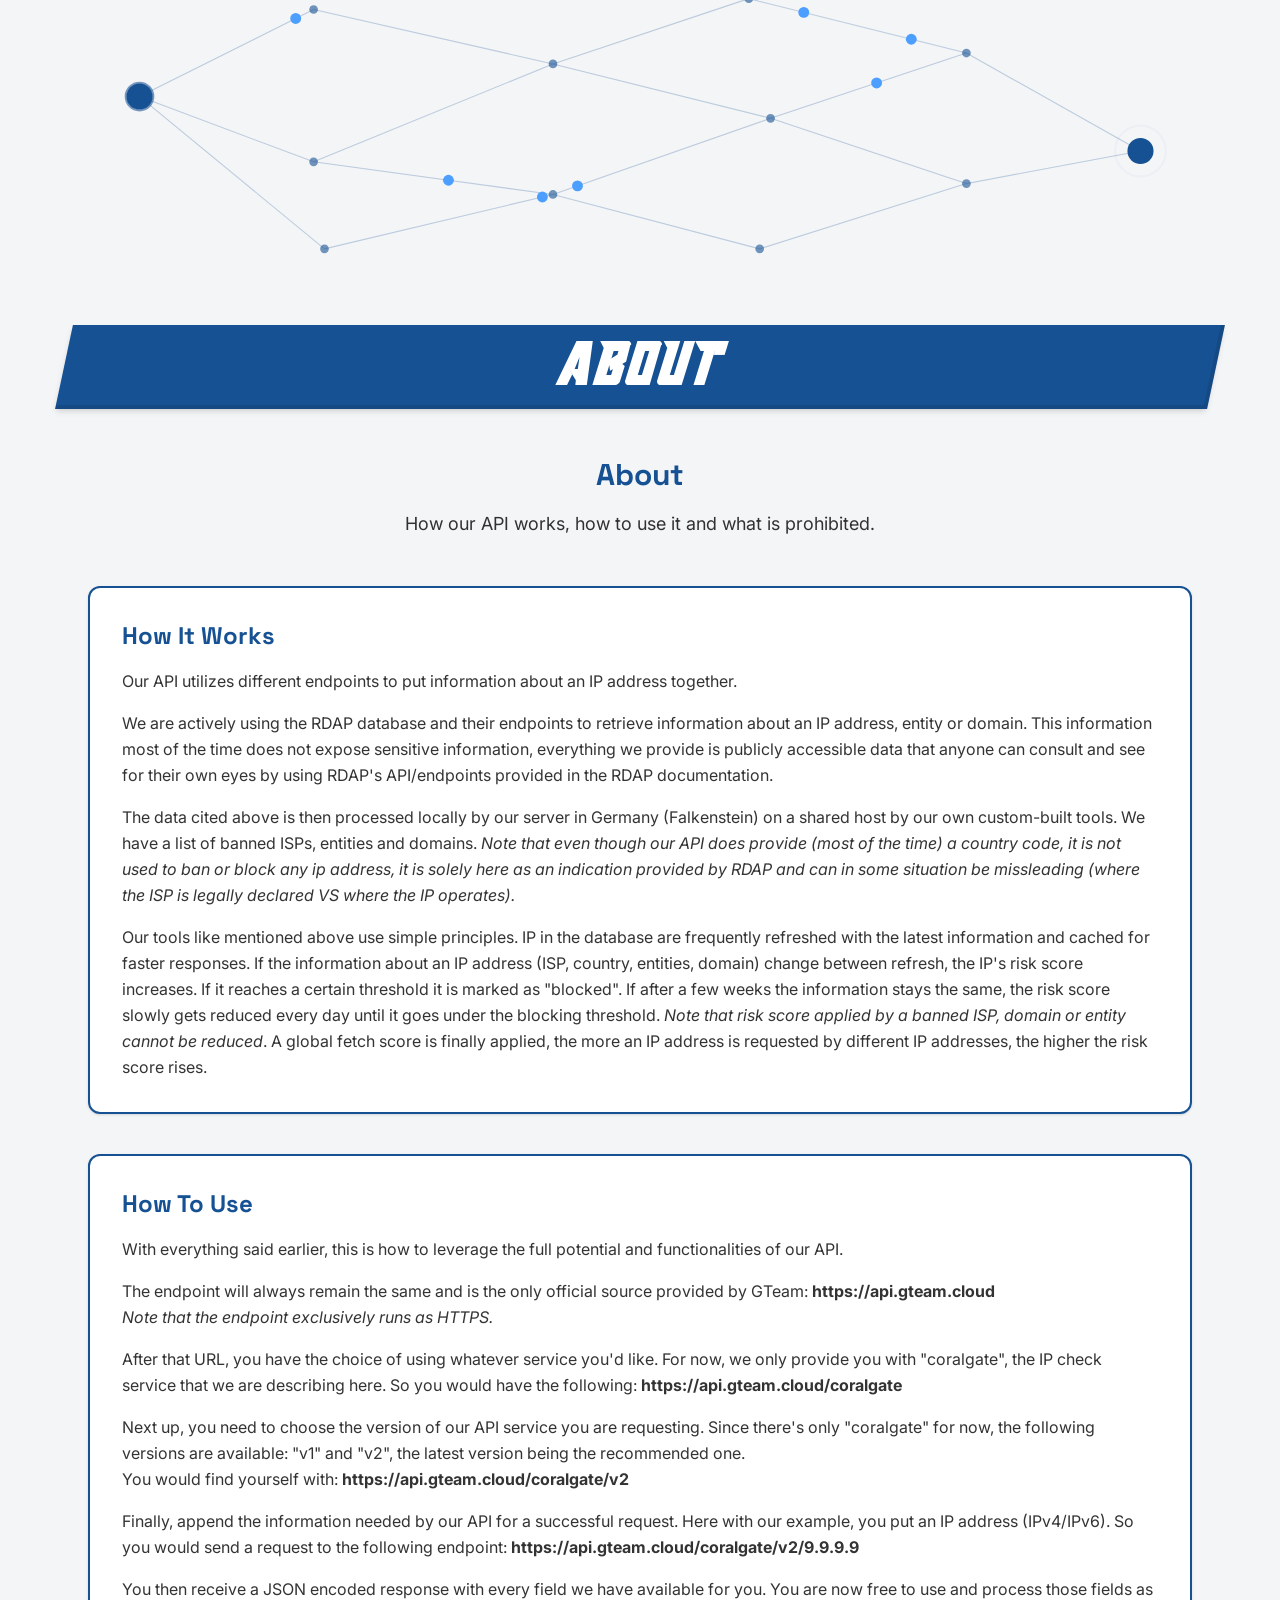
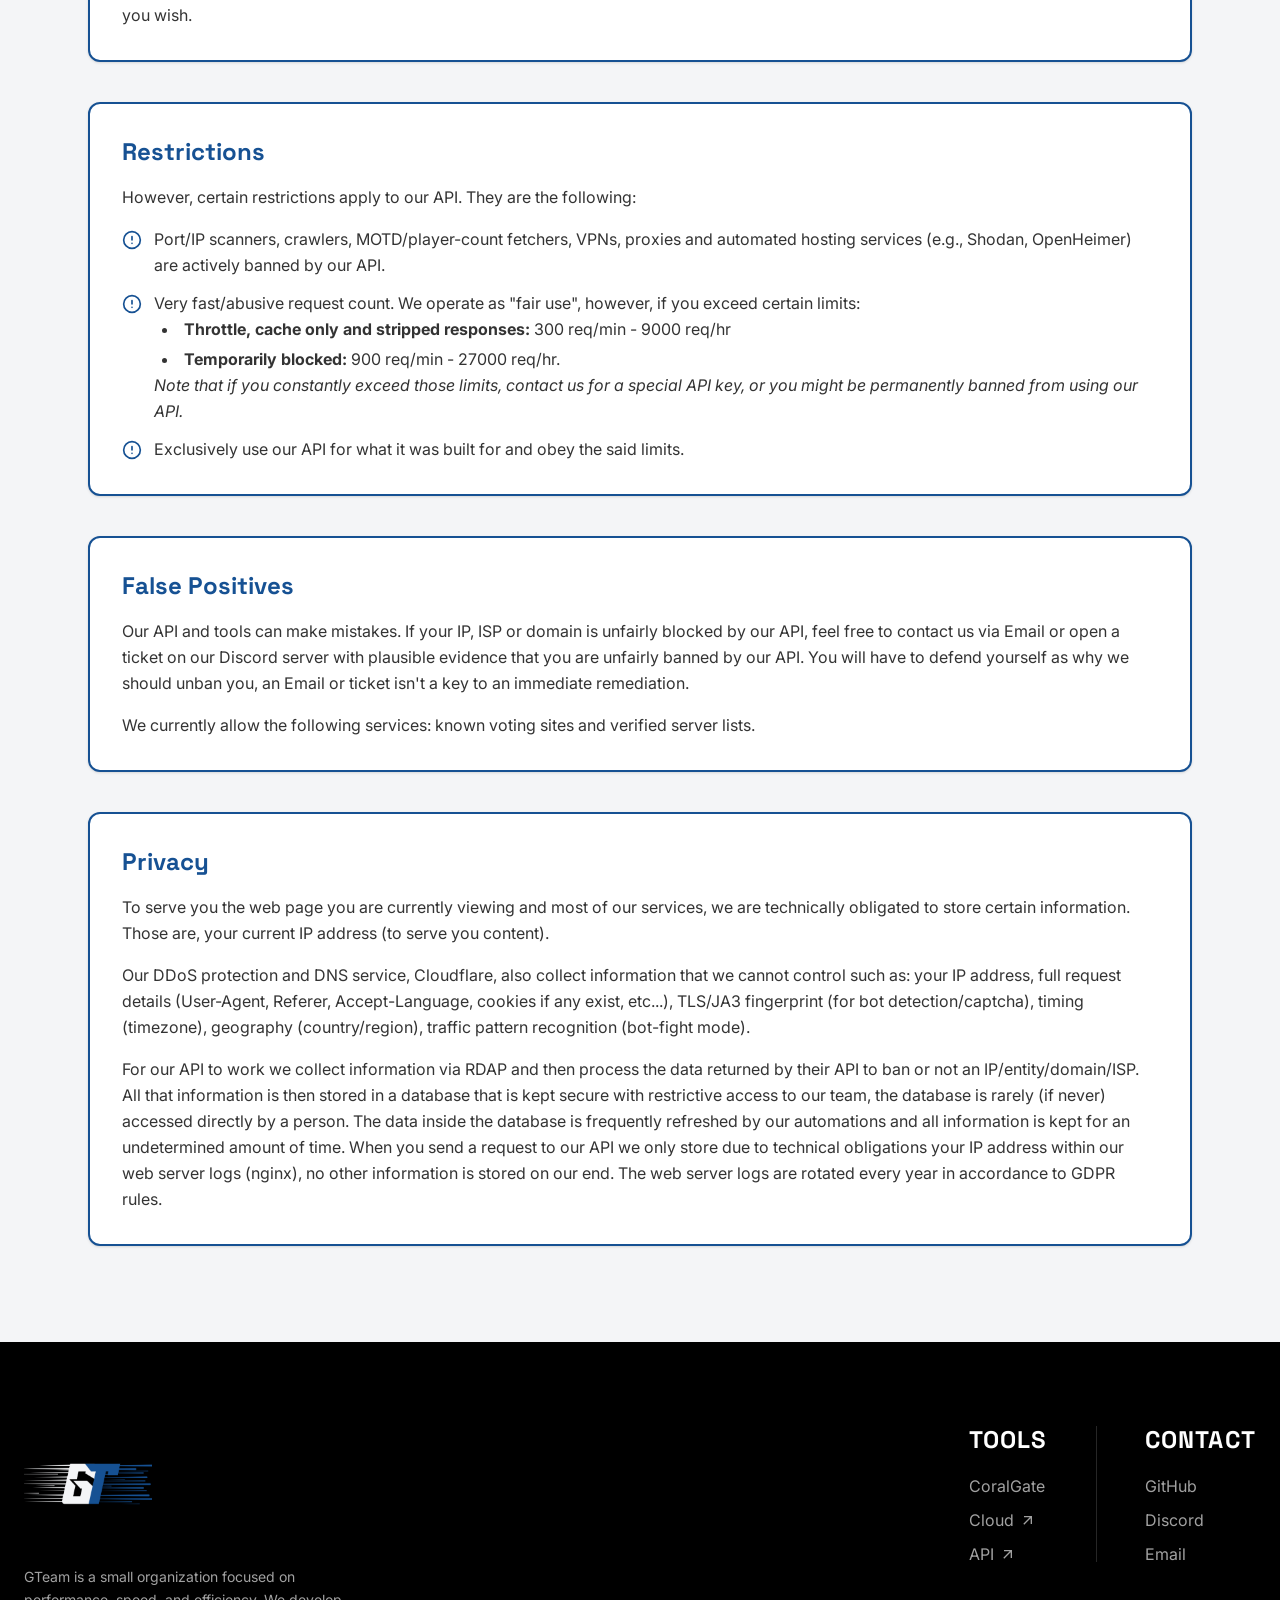
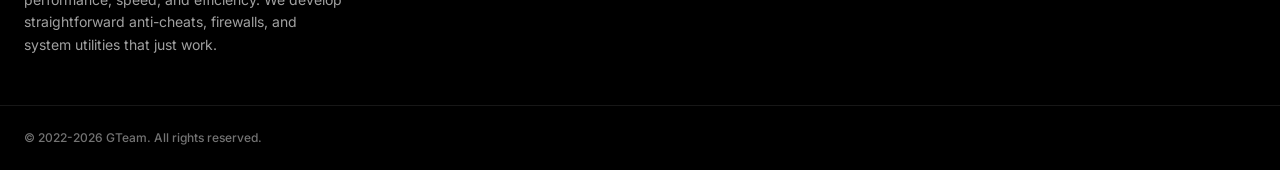
==== commit 55ec478f: "Fixed text overflowing on mobile" ====
--- a/api/index.html
+++ b/api/index.html
@@ -398,7 +398,7 @@
         <!-- About text. -->
         <section class="w-full max-w-6xl mx-auto px-6 font-inter">
 
-            <div class="flex flex-col gap-10">
+            <div class="flex flex-col gap-10 wrap-break-word">
 
                 <!-- How It Works. -->
                 <div class="bg-white border-2 border-[#165193] rounded-xl p-8 shadow-sm">
--- a/css/styles.css
+++ b/css/styles.css
@@ -508,9 +508,6 @@
   .w-px {
     width: 1px;
   }
-  .w-screen {
-    width: 100vw;
-  }
   .max-w-3xl {
     max-width: var(--container-3xl);
   }
@@ -1082,6 +1079,9 @@
   .tracking-wider {
     --tw-tracking: var(--tracking-wider);
     letter-spacing: var(--tracking-wider);
+  }
+  .wrap-break-word {
+    overflow-wrap: break-word;
   }
   .break-all {
     word-break: break-all;
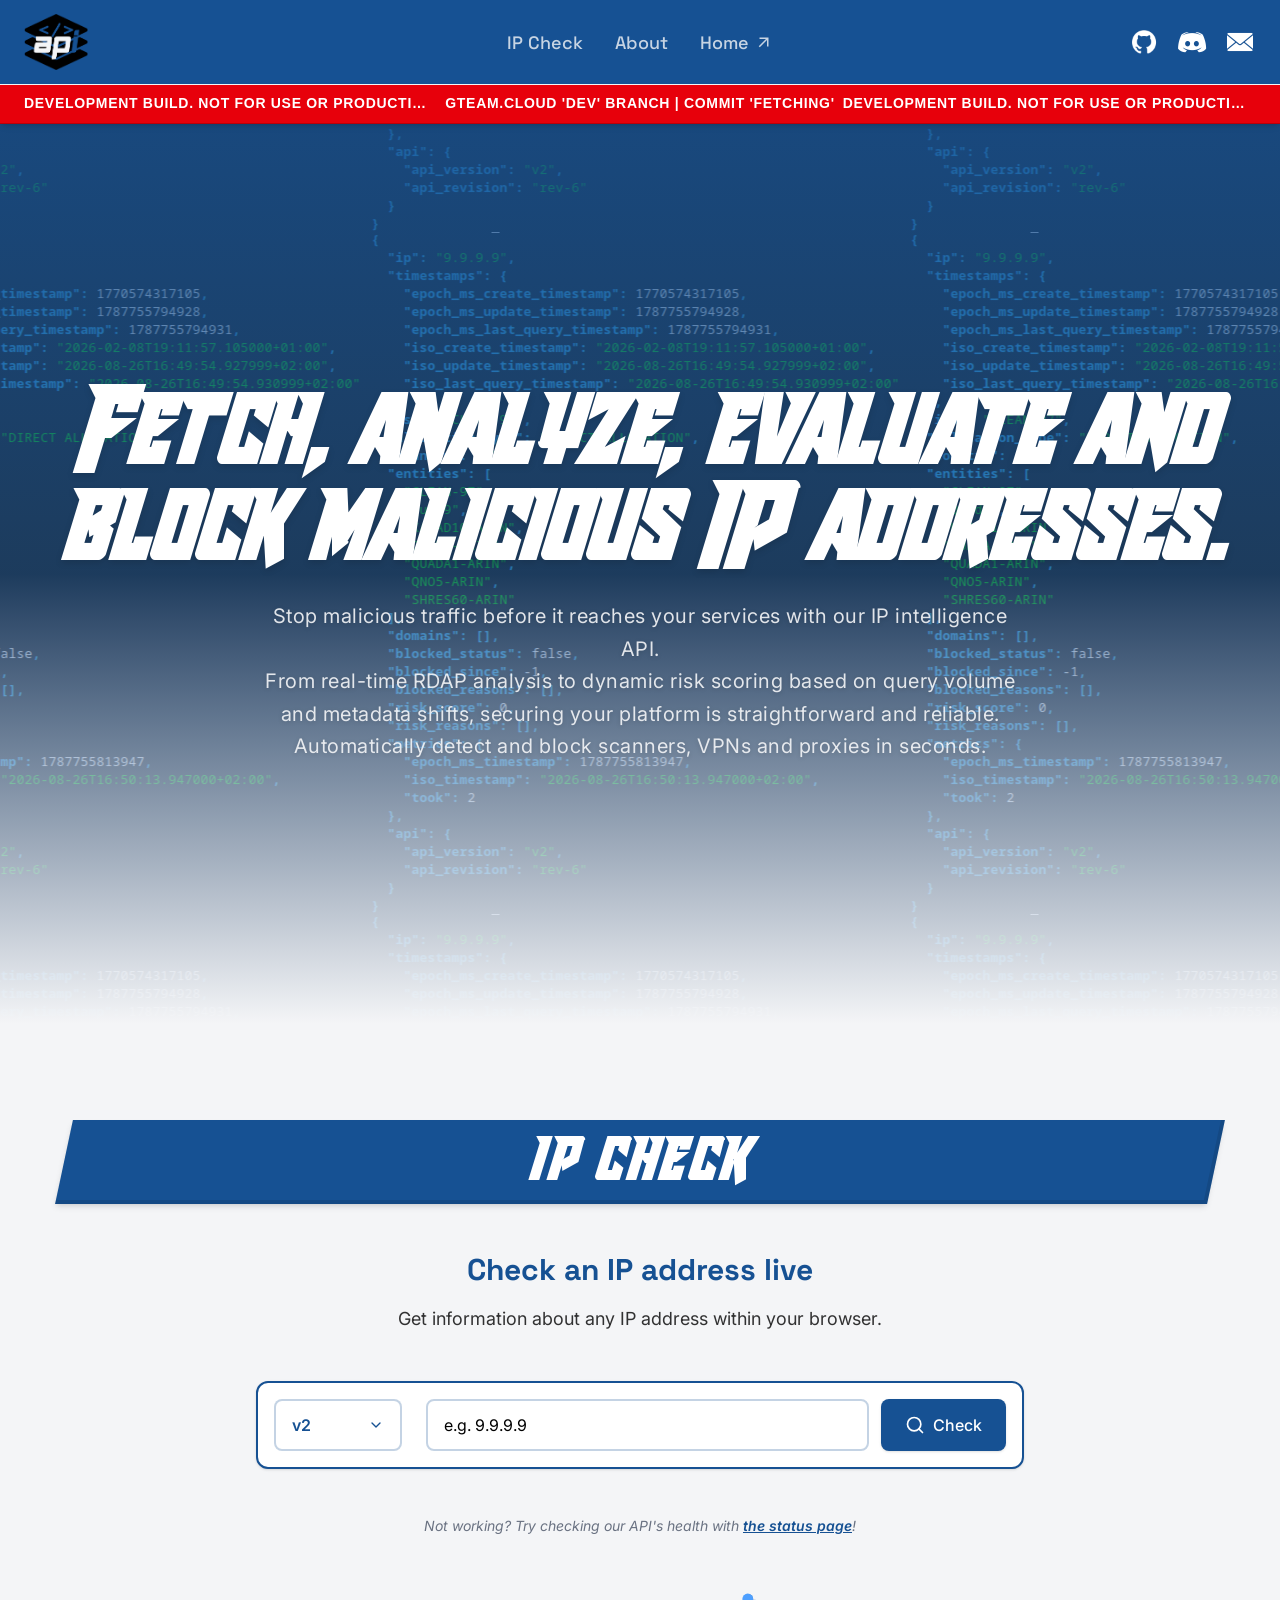
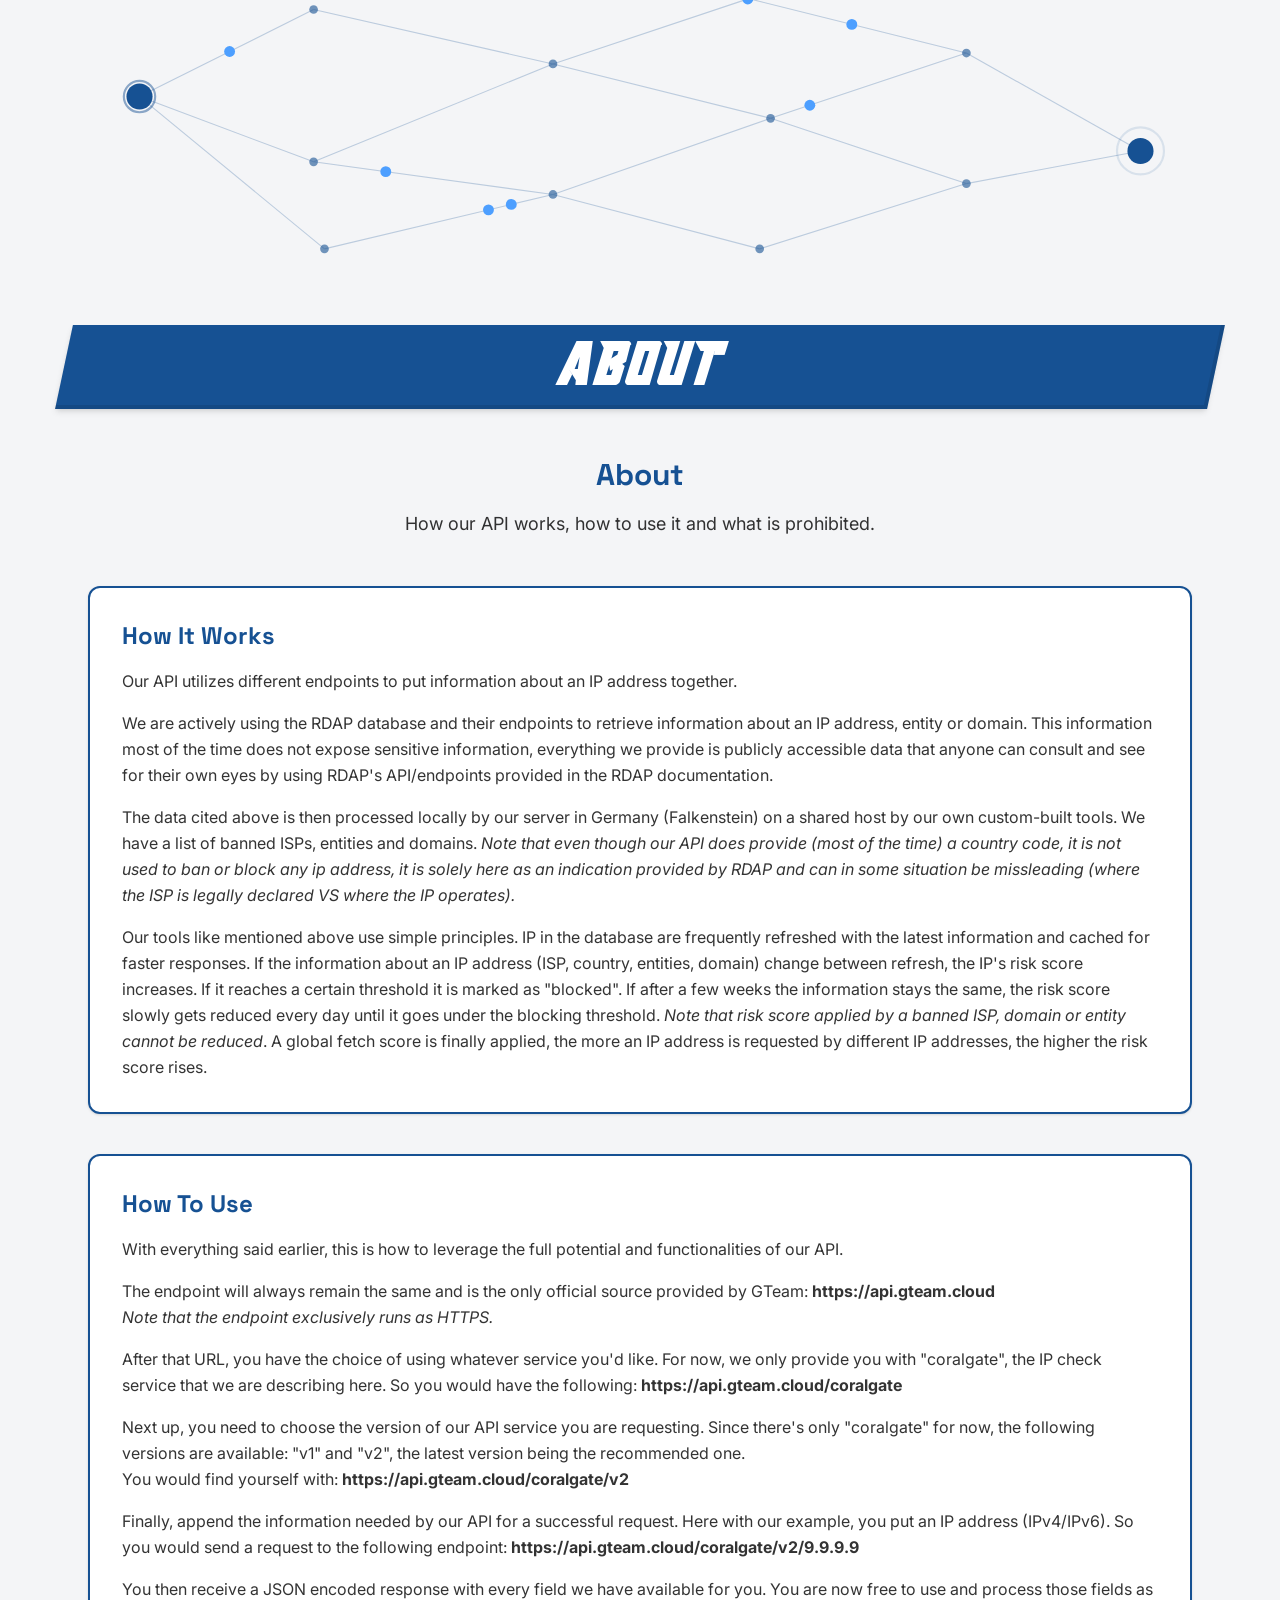
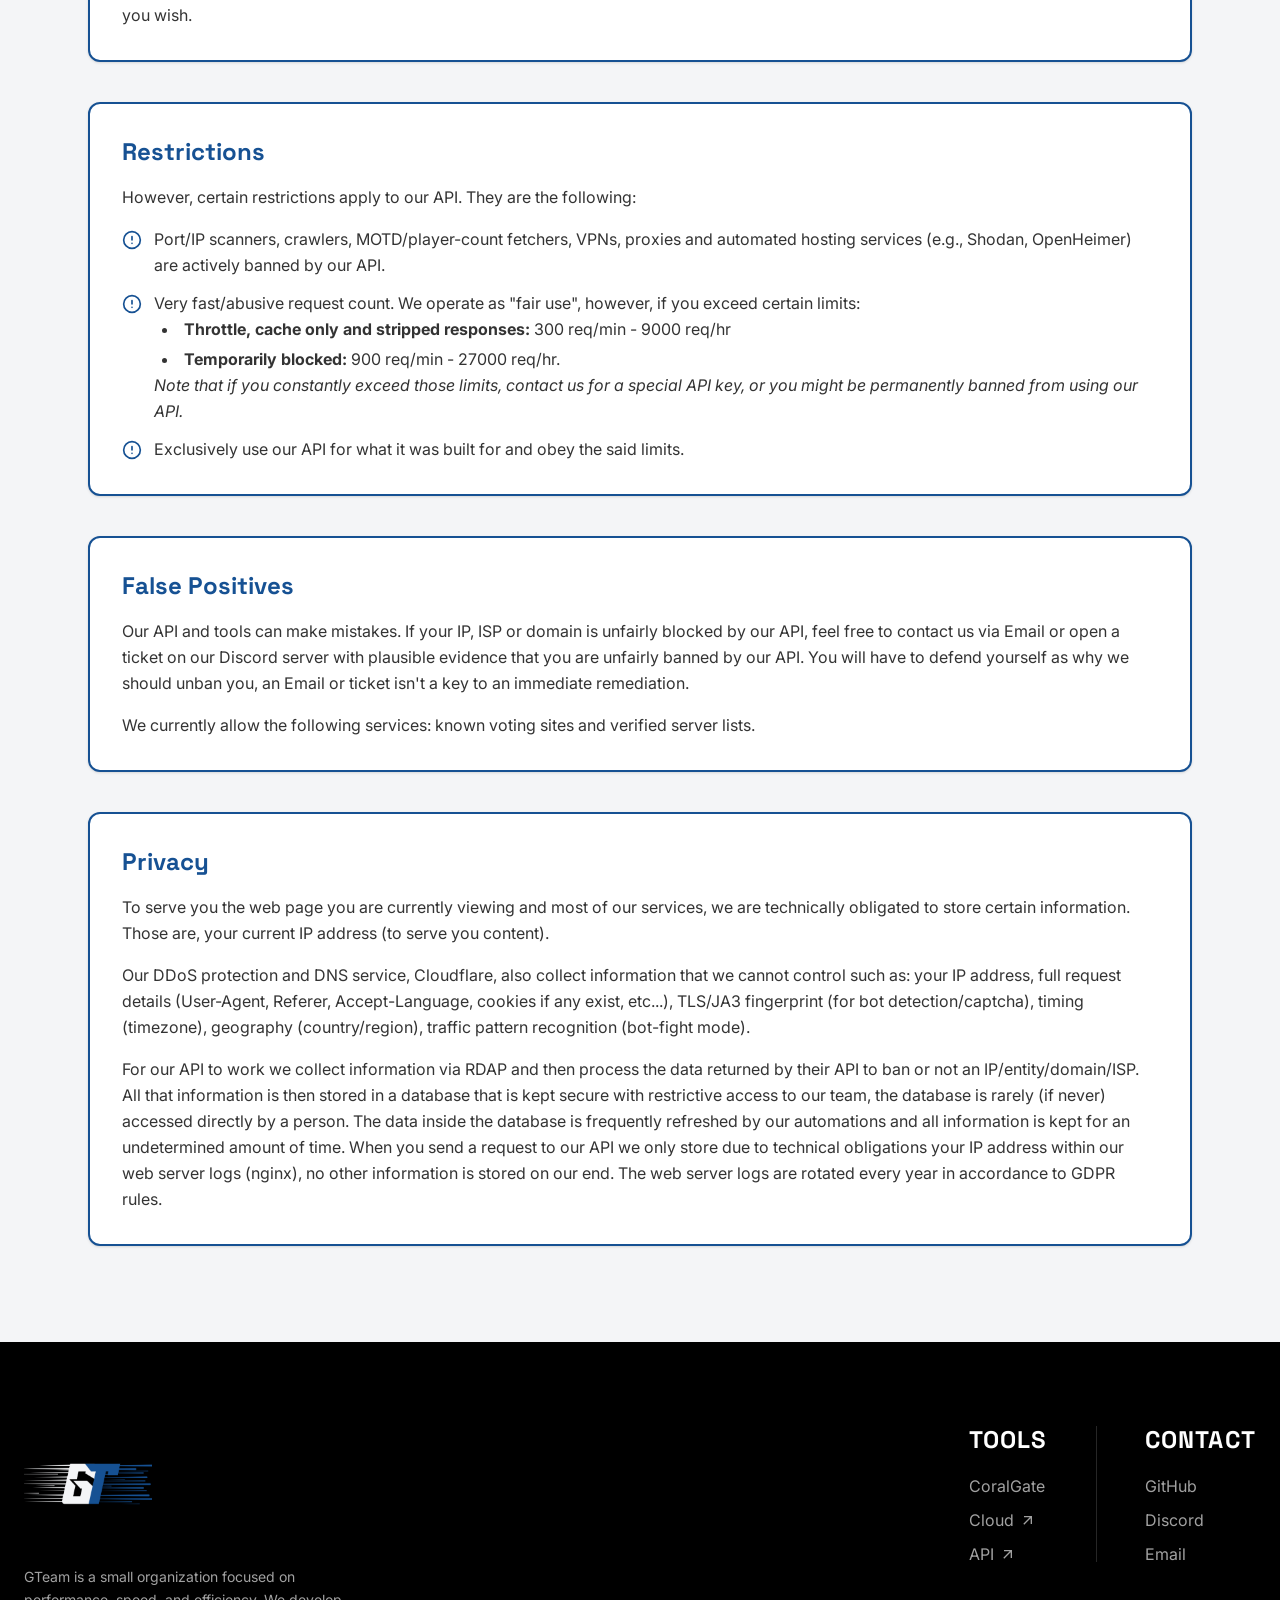
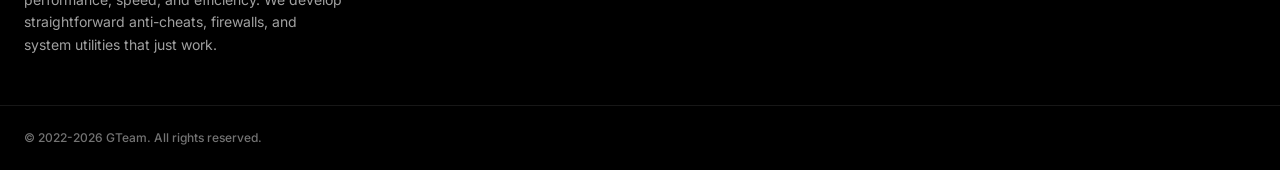
==== commit 632522f5: "Fixed meta name for Twitter/X" ====
--- a/api/index.html
+++ b/api/index.html
@@ -18,11 +18,11 @@
     <meta property="og:image" content="https://gteam.cloud/assets/images/gteam_api_preview.png">
 
     <!-- Twitter Card Data. -->
-    <meta property="twitter:card" content="summary_large_image">
-    <meta property="twitter:url" content="https://gteam.cloud/api/">
-    <meta property="twitter:title" content="GTeam | API.">
-    <meta property="twitter:description" content="Fetch and analyze any data in real-time. Check IP Addresses, holders, domains, ISPs and country codes.">
-    <meta property="twitter:image" content="https://gteam.cloud/assets/images/gteam_api_preview.png">
+    <meta name="twitter:card" content="summary_large_image">
+    <meta name="twitter:url" content="https://gteam.cloud/api/">
+    <meta name="twitter:title" content="GTeam | API.">
+    <meta name="twitter:description" content="Fetch and analyze any data in real-time. Check IP Addresses, holders, domains, ISPs and country codes.">
+    <meta name="twitter:image" content="https://gteam.cloud/assets/images/gteam_api_preview.png">
 
     <script type="application/ld+json">
         {
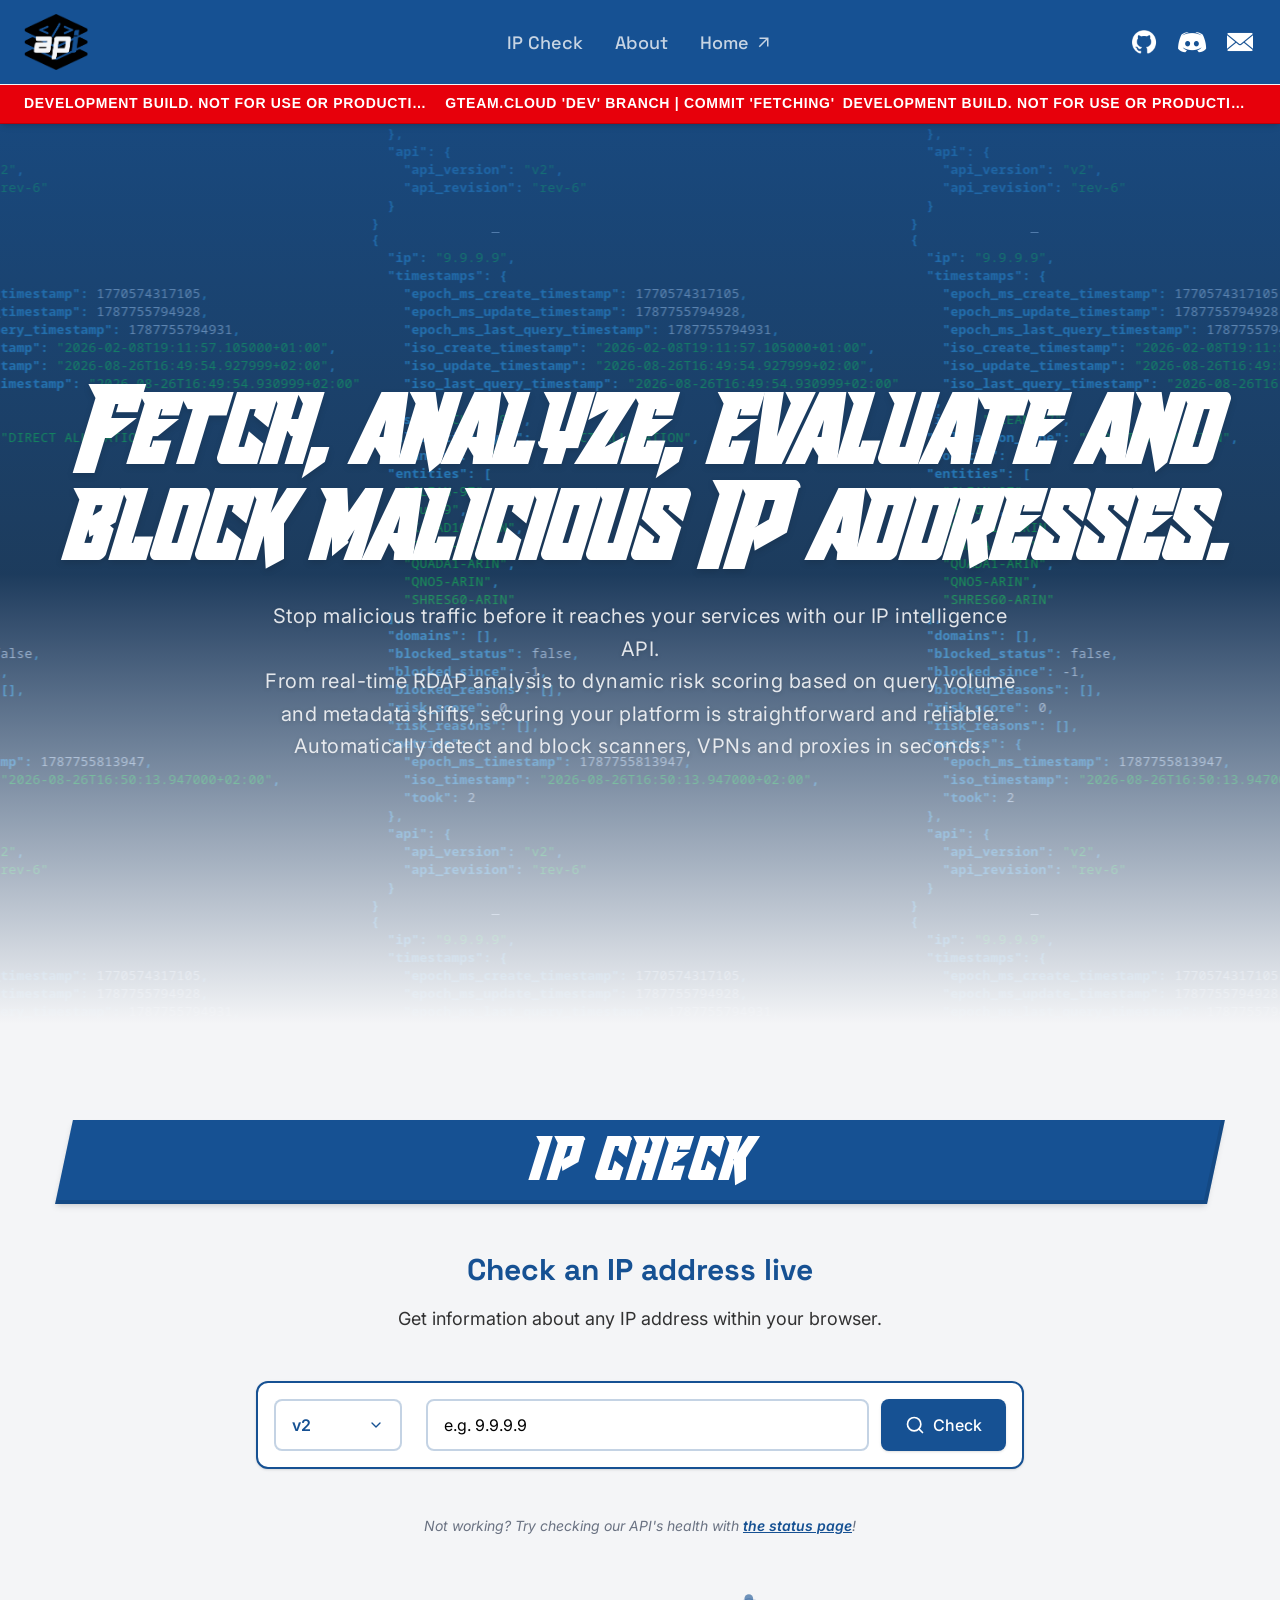
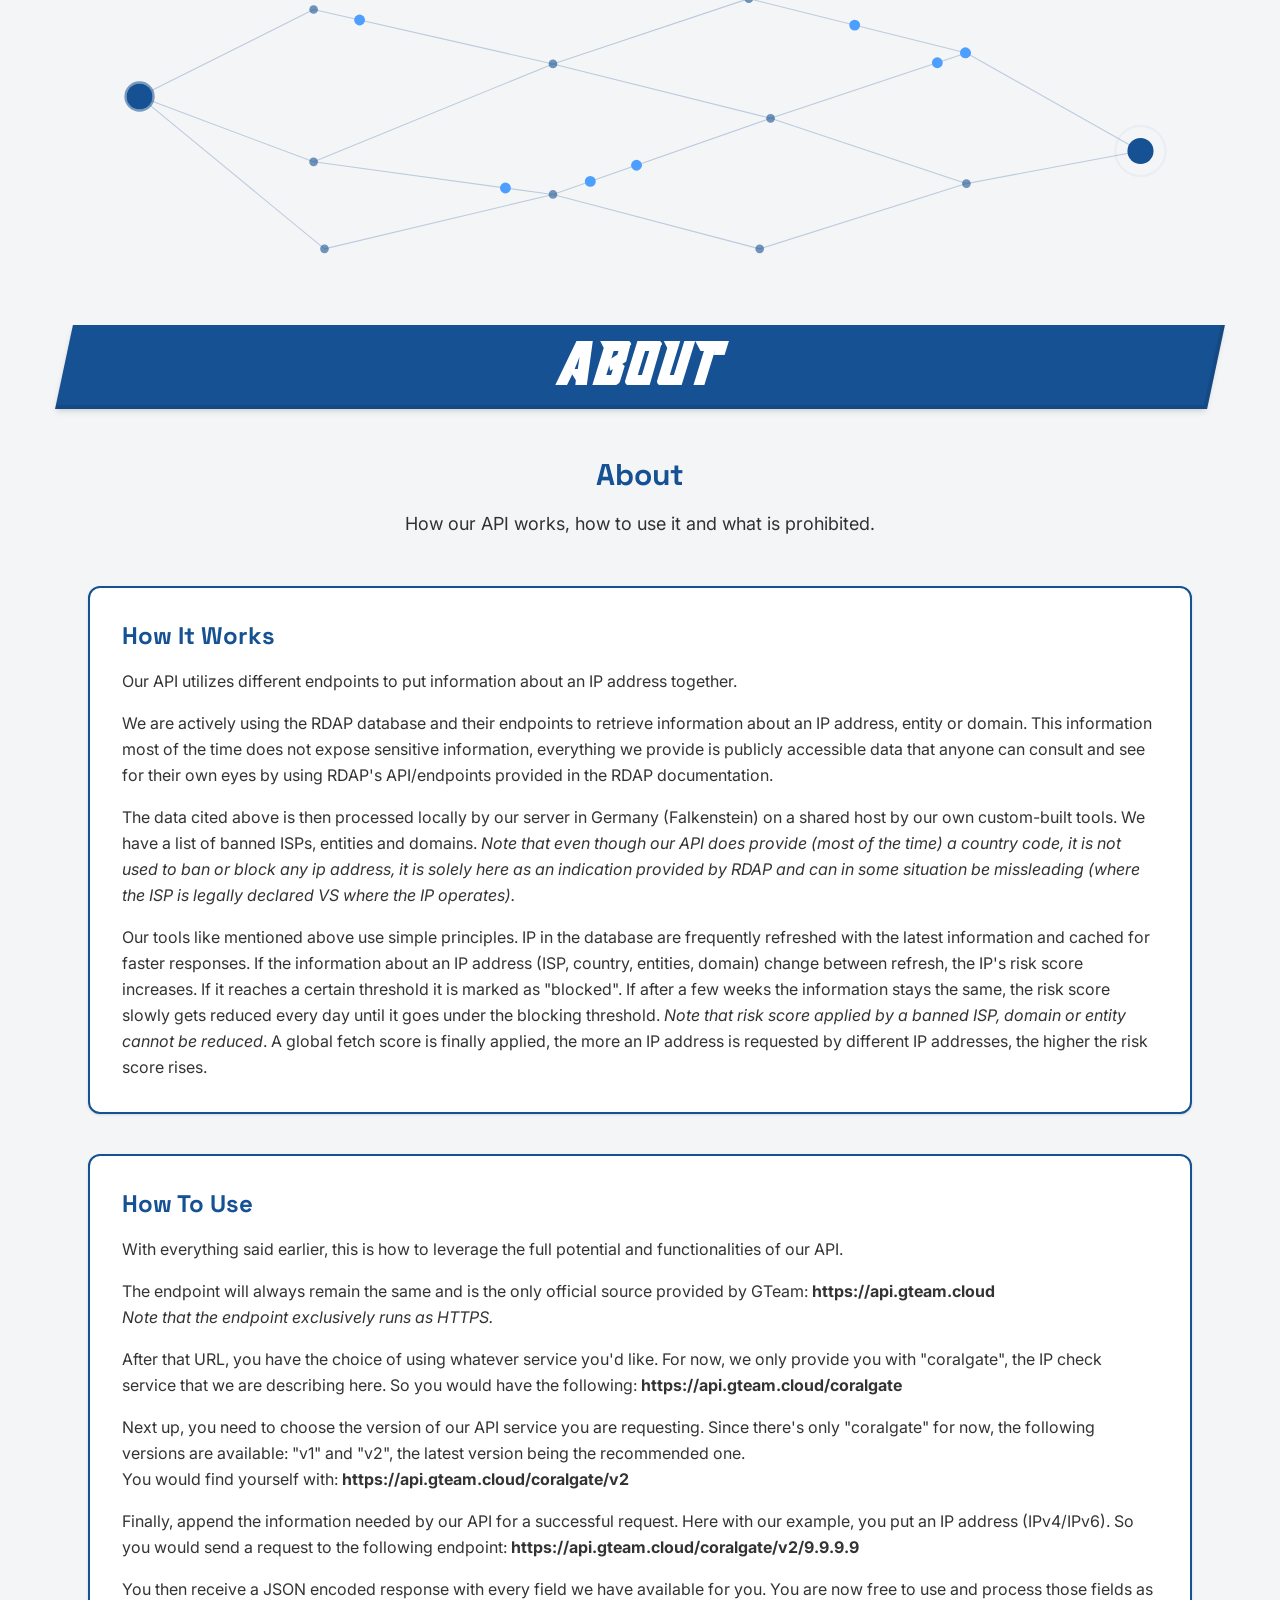
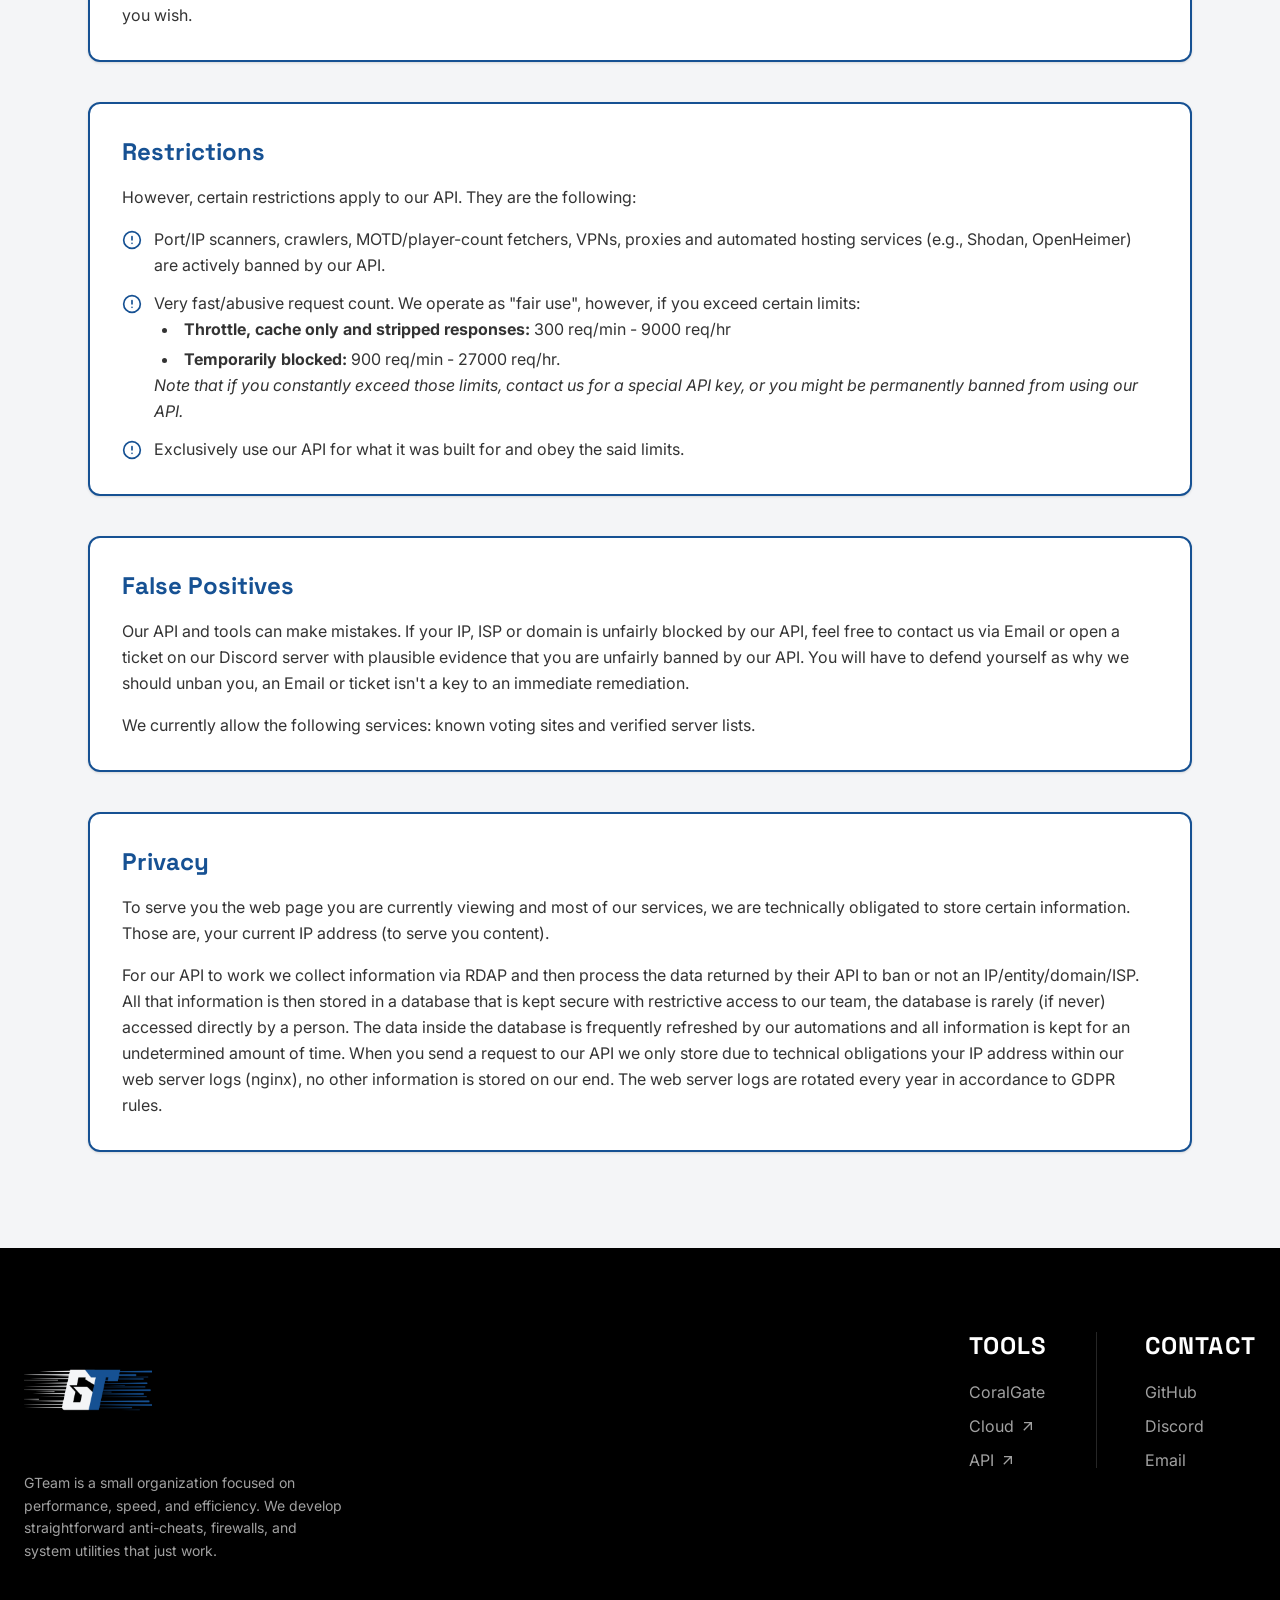
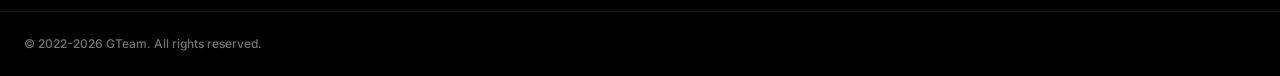
==== commit 9a3940e0: "Removed Cloudflare section" ====
--- a/api/index.html
+++ b/api/index.html
@@ -521,8 +521,6 @@
                         <p>To serve you the web page you are currently viewing and most of our services, we are technically obligated to store certain information.<br>
                             Those are, your current IP address (to serve you content).</p>
 
-                        <p>Our DDoS protection and DNS service, Cloudflare, also collect information that we cannot control such as: your IP address, full request details (User-Agent, Referer, Accept-Language, cookies if any exist, etc...), TLS/JA3 fingerprint (for bot detection/captcha), timing (timezone), geography (country/region), traffic pattern recognition (bot-fight mode).</p>
-
                         <p>For our API to work we collect information via RDAP and then process the data returned by their API to ban or not an IP/entity/domain/ISP. All that information is then stored in a database that is kept secure with restrictive access to our team, the database is rarely (if never) accessed directly by a person. The data inside the database is frequently refreshed by our automations and all information is kept for an undetermined amount of time. When you send a request to our API we only store due to technical obligations your IP address within our web server logs (nginx), no other information is stored on our end. The web server logs are rotated every year in accordance to GDPR rules.</p>
 
                     </div>
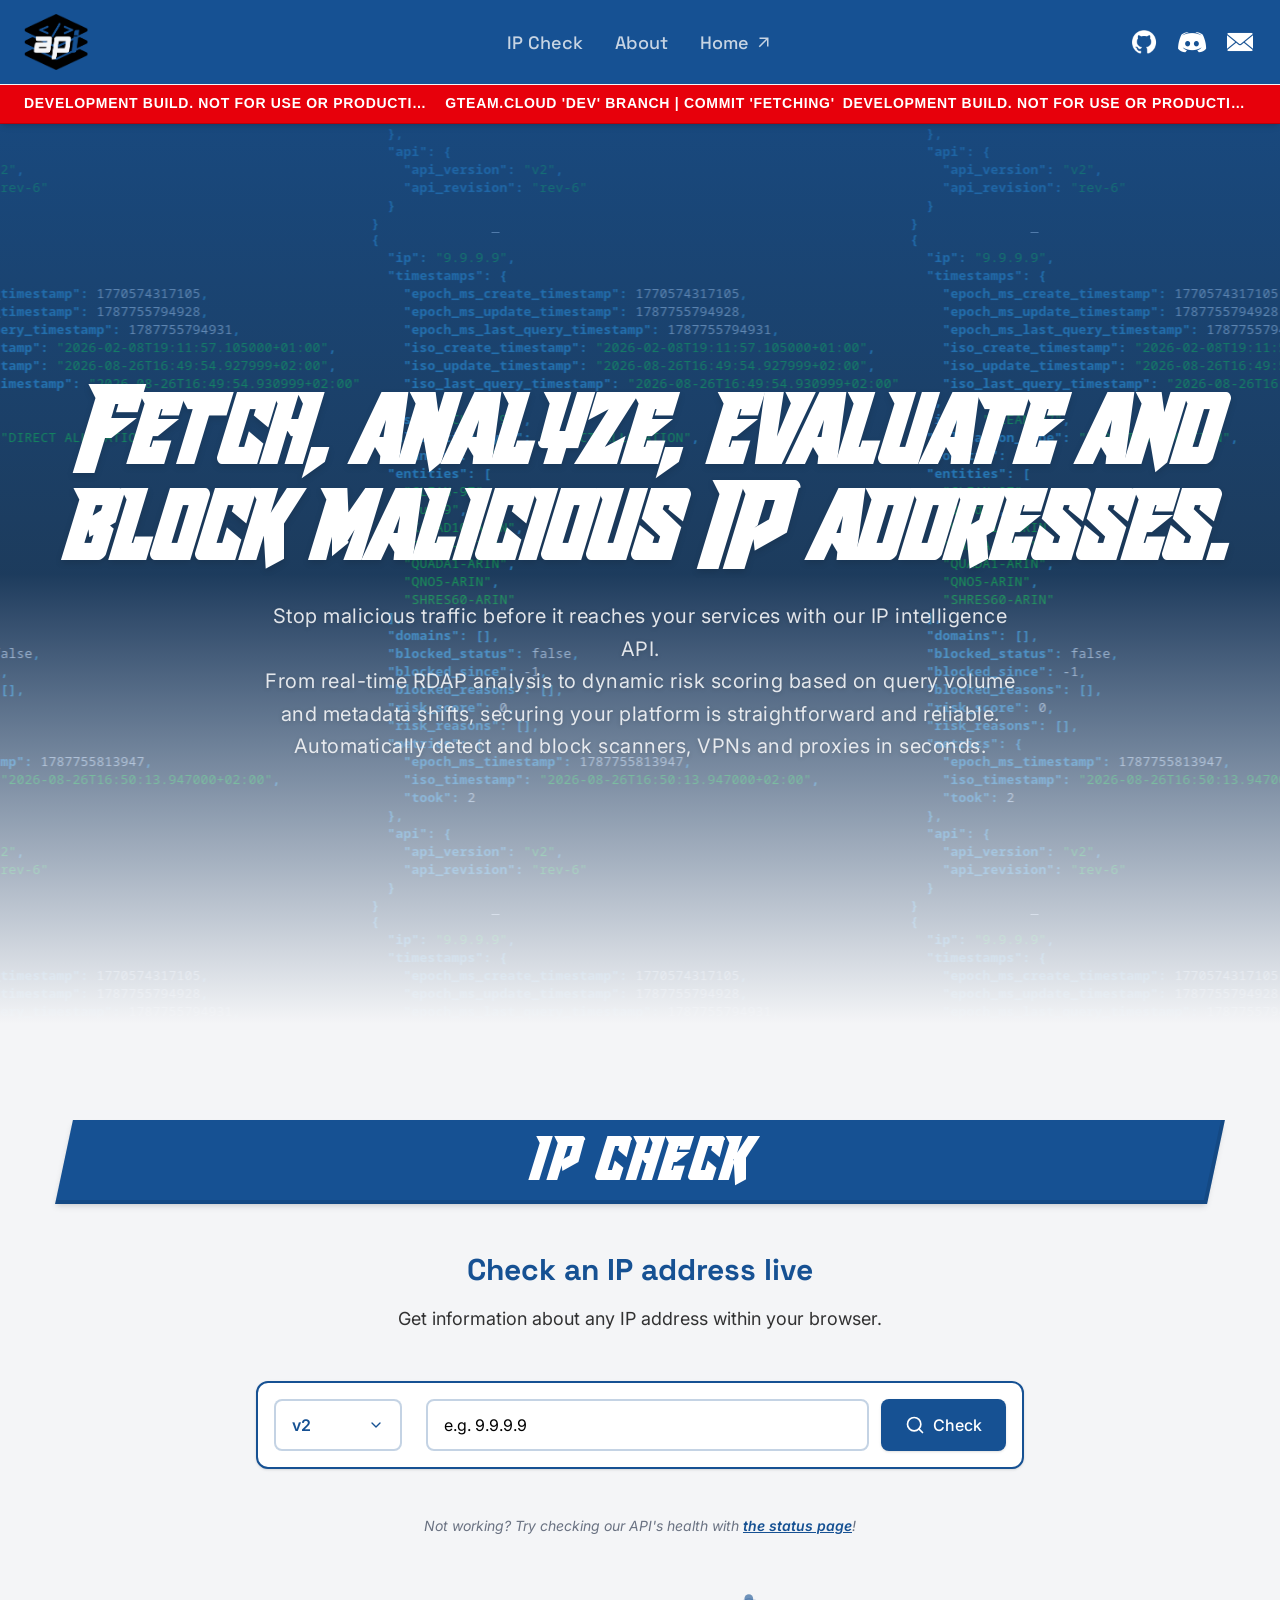
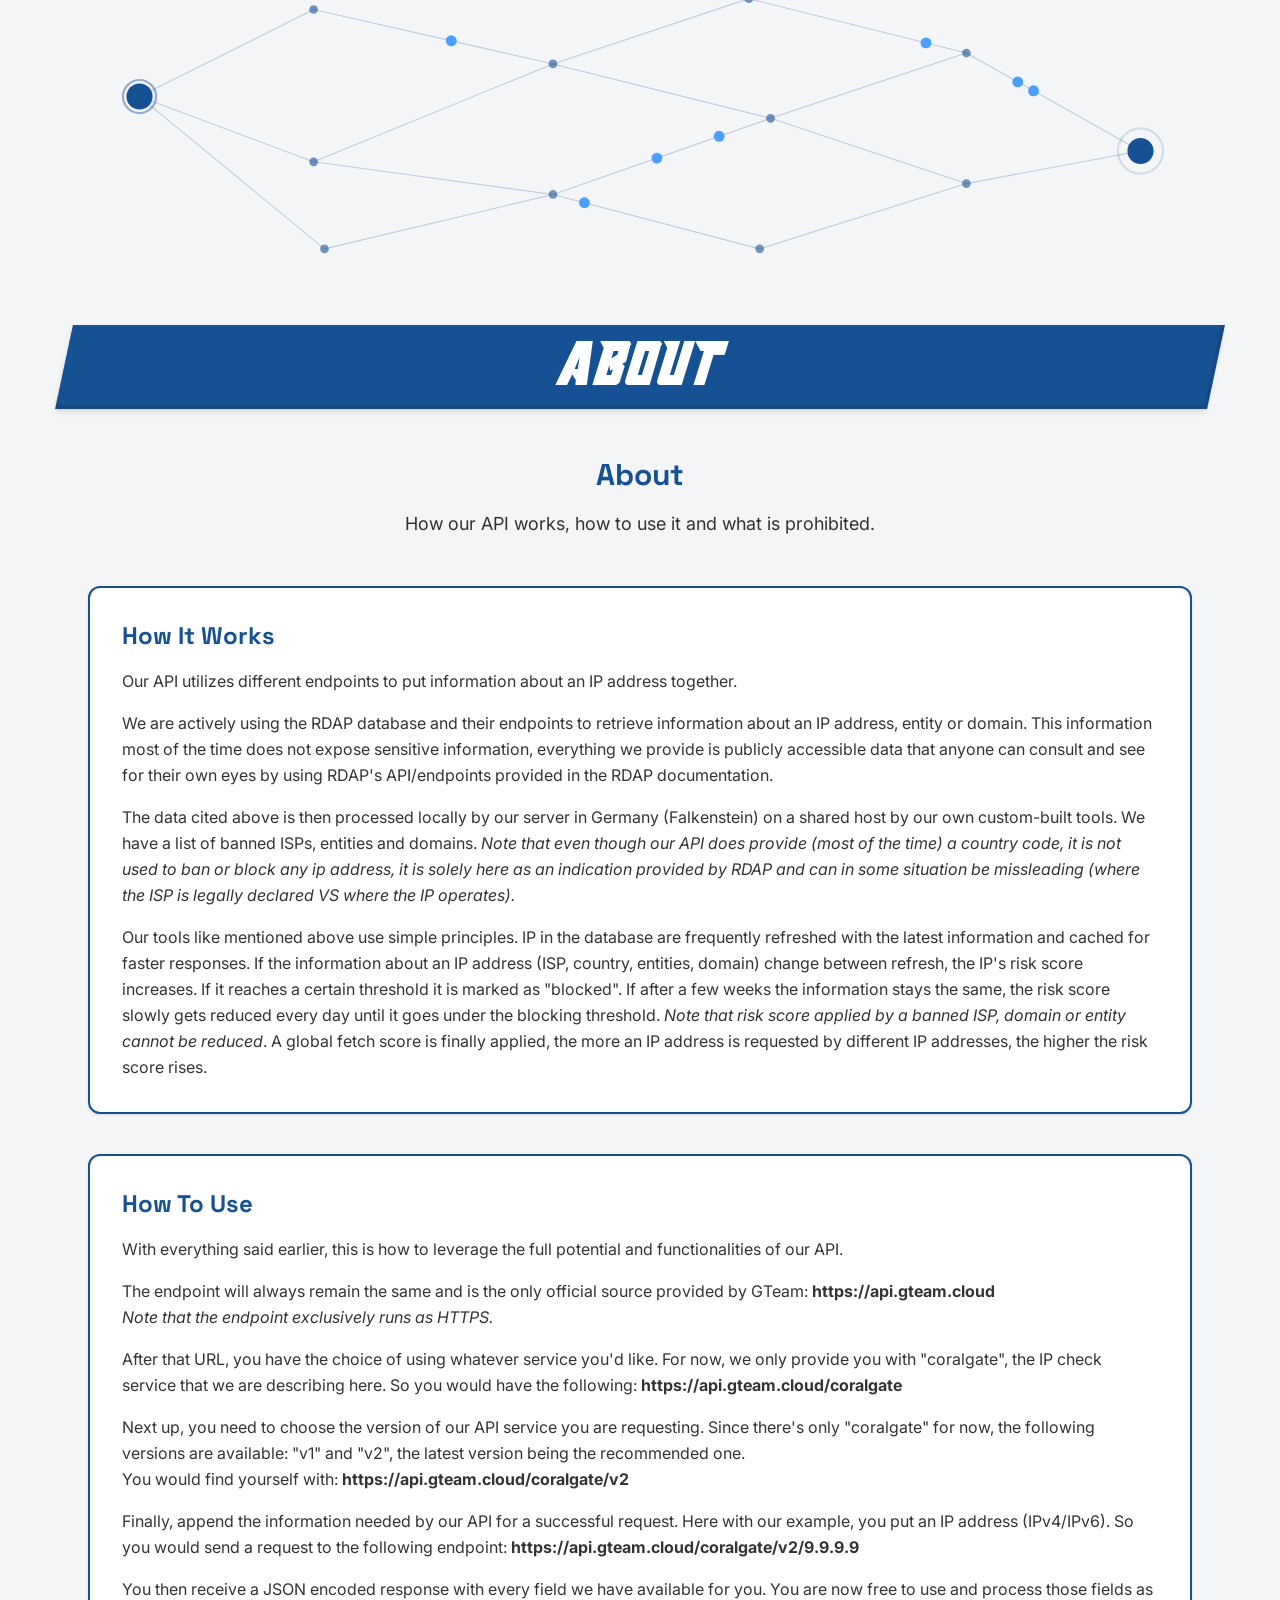
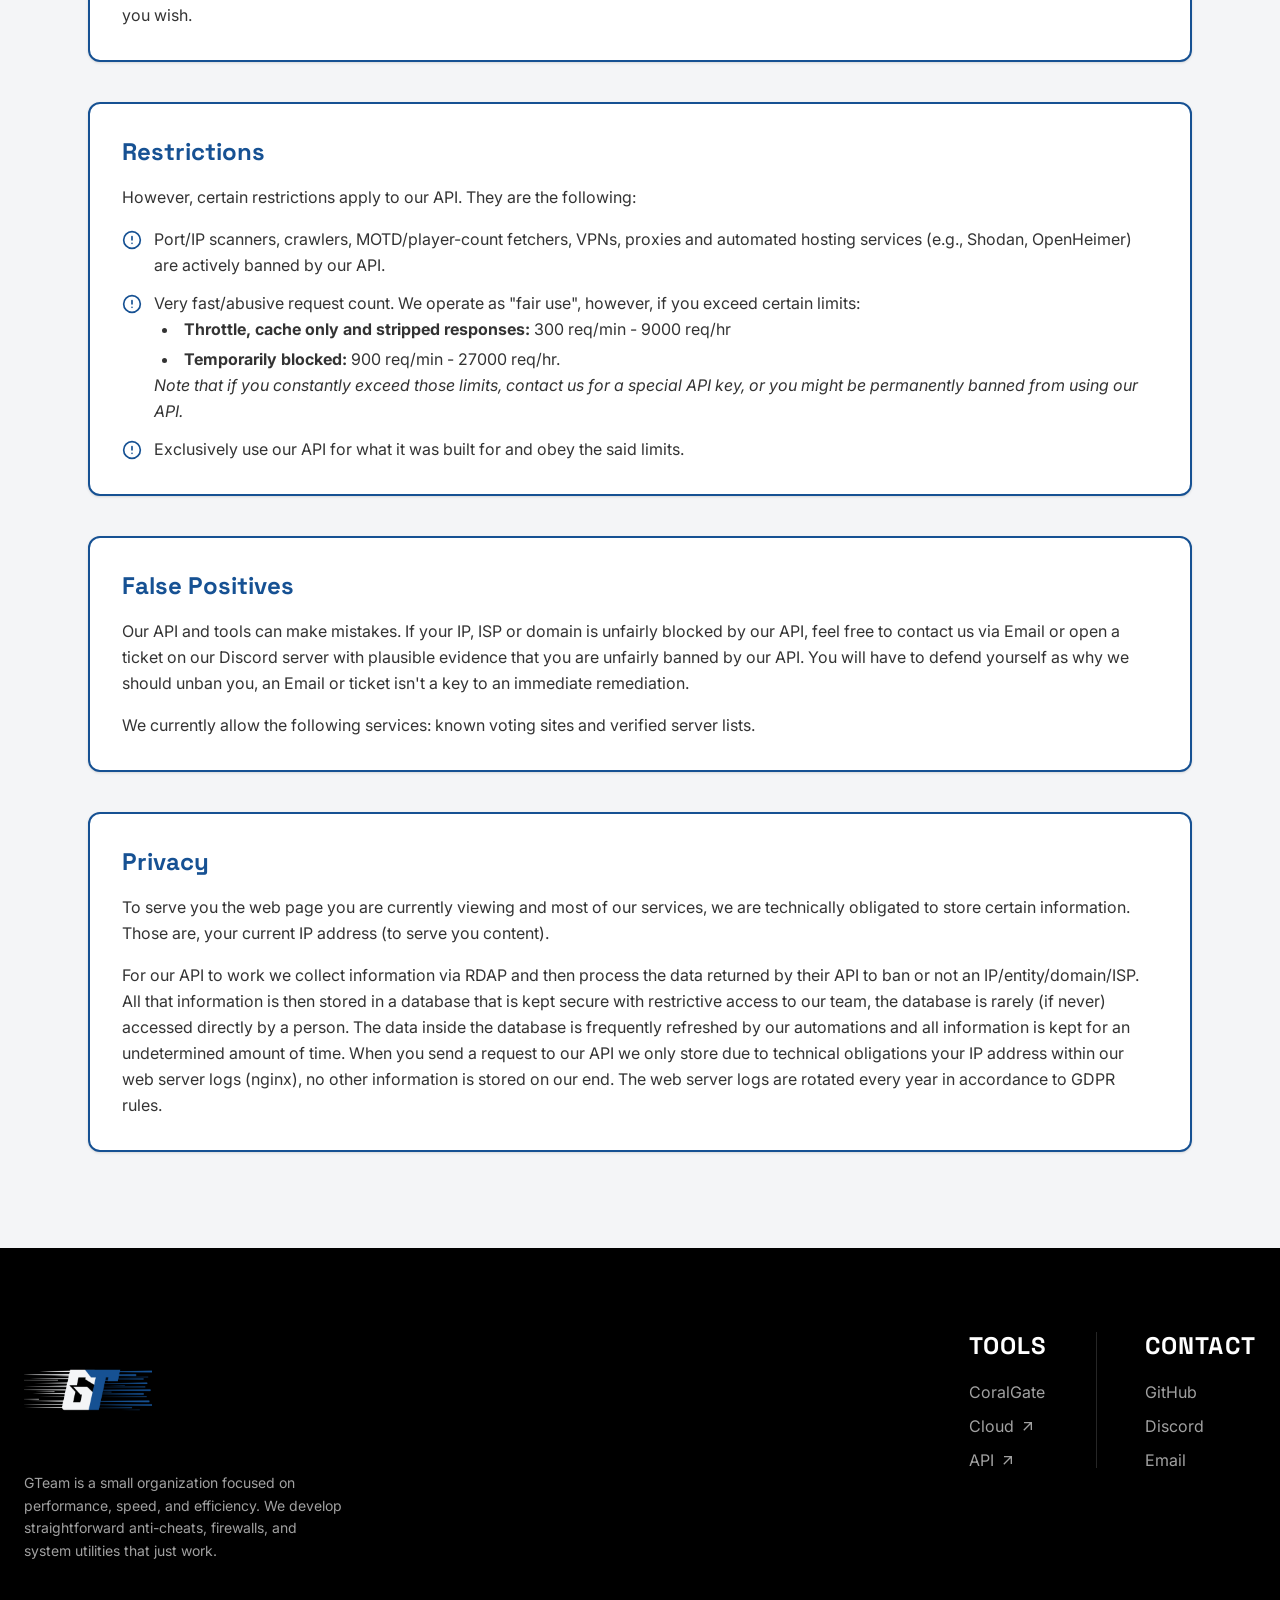
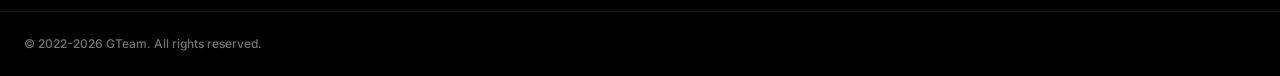
==== commit 860d135c: "Updated email address" ====
--- a/api/index.html
+++ b/api/index.html
@@ -92,7 +92,7 @@
                     <img src="../assets/images/discord_logo.png" alt="Discord logo" class="w-8 h-8 object-contain brightness-0 invert">
                 </a>
 
-                <a href="mailto:gteamx@protonmail.com" target="_blank" rel="noopener noreferrer" class="hover:scale-110 transition-transform">
+                <a href="mailto:admin@gteam.cloud" target="_blank" rel="noopener noreferrer" class="hover:scale-110 transition-transform">
                     <img src="../assets/images/mail_logo.png" alt="Mail logo" class="w-8 h-8 object-contain brightness-0 invert">
                 </a>
 
@@ -119,7 +119,7 @@
 
                 <a href="https://github.com/GTeamX" target="_blank" rel="noopener noreferrer"><img src="../assets/images/github_logo.png" alt="Github logo" class="w-7 h-7 object-contain brightness-0 invert"></a>
                 <a href="https://discord.gteam.cloud" target="_blank" rel="noopener noreferrer"><img src="../assets/images/discord_logo.png" alt="Discord logo" class="w-7 h-7 object-contain brightness-0 invert"></a>
-                <a href="mailto:gteamx@protonmail.com" target="_blank" rel="noopener noreferrer"><img src="../assets/images/mail_logo.png" alt="Mail logo" class="w-7 h-7 object-contain brightness-0 invert"></a>
+                <a href="mailto:admin@gteam.cloud" target="_blank" rel="noopener noreferrer"><img src="../assets/images/mail_logo.png" alt="Mail logo" class="w-7 h-7 object-contain brightness-0 invert"></a>
 
             </div>
 
@@ -580,7 +580,7 @@
 
                         <a href="https://github.com/GTeamX" target="_blank" rel="noopener noreferrer" class="text-neutral-400 transition-colors duration-300 hover:text-white">GitHub</a>
                         <a href="https://discord.gteam.cloud" target="_blank" rel="noopener noreferrer" class="text-neutral-400 transition-colors duration-300 hover:text-white">Discord</a>
-                        <a href="mailto:gteamx@protonmail.com" class="text-neutral-400 transition-colors duration-300 hover:text-white">Email</a>
+                        <a href="mailto:admin@gteam.cloud" class="text-neutral-400 transition-colors duration-300 hover:text-white">Email</a>
 
                     </nav>
 
